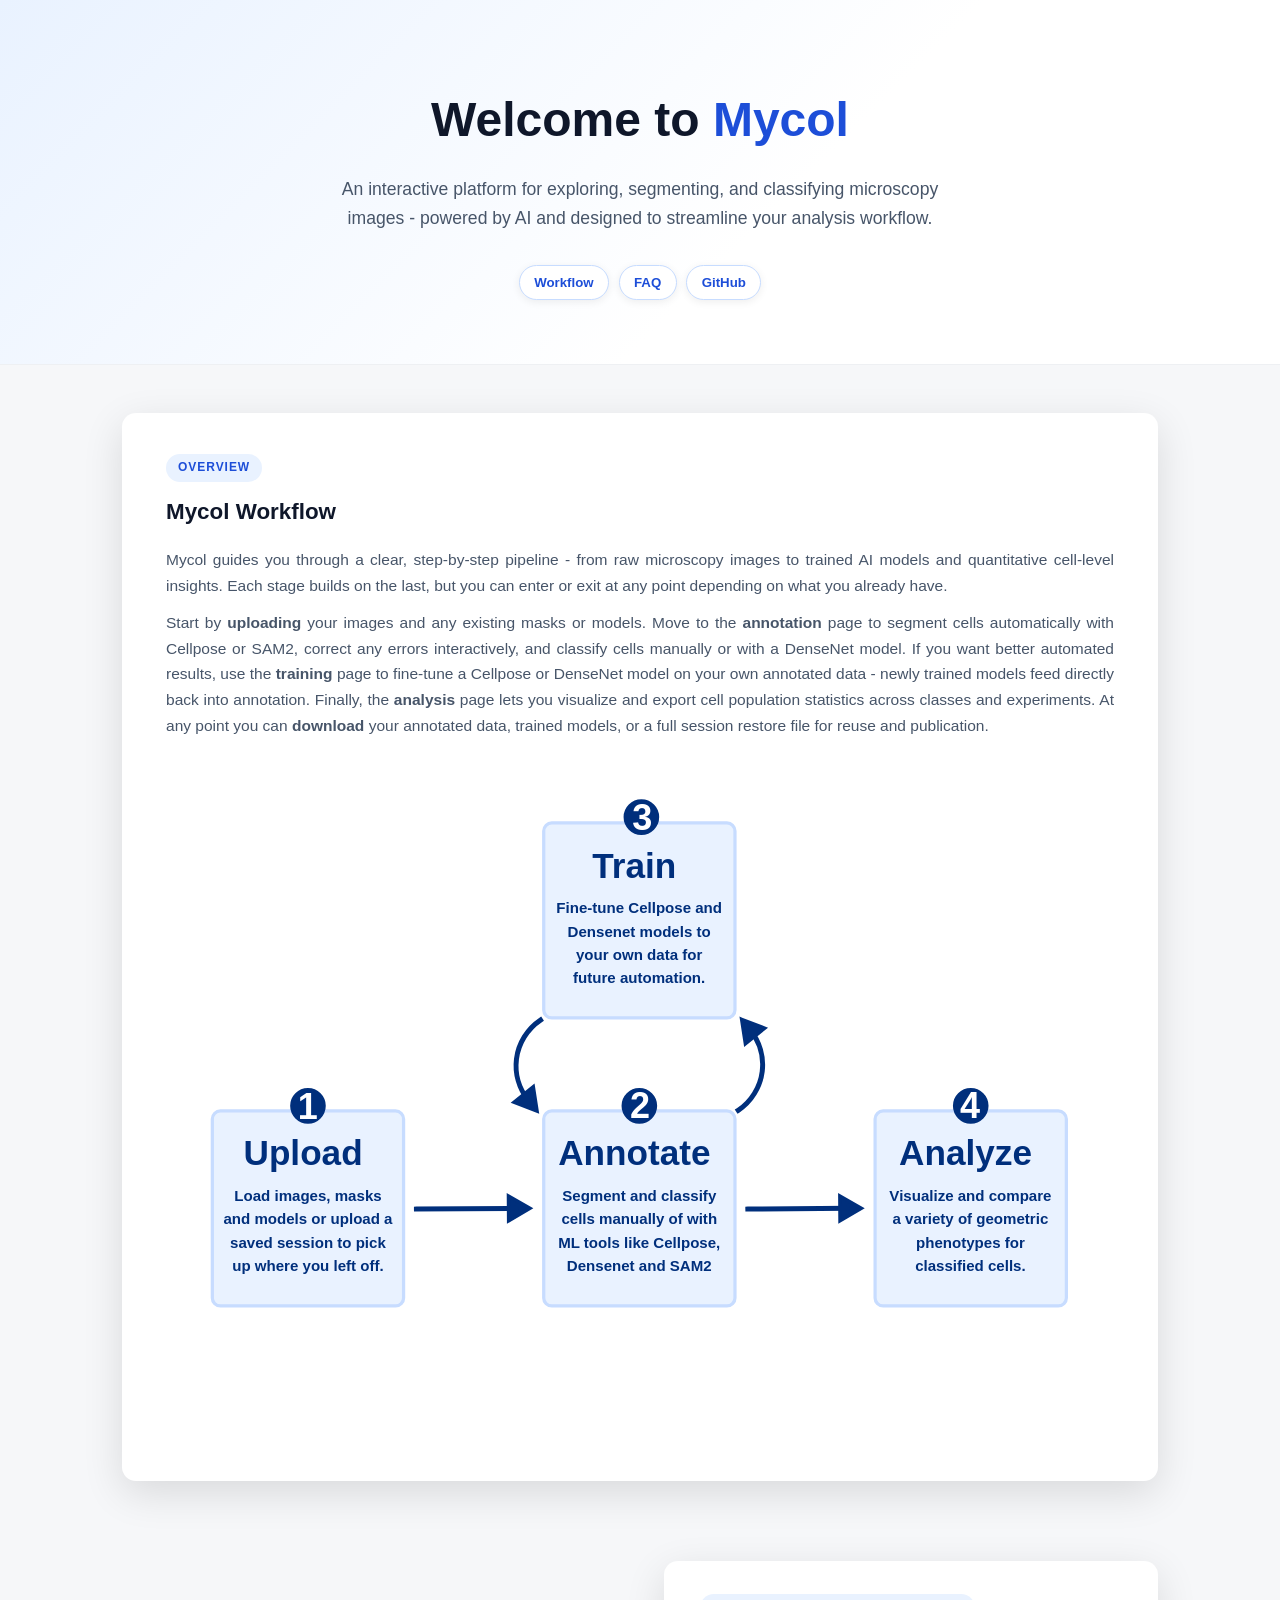
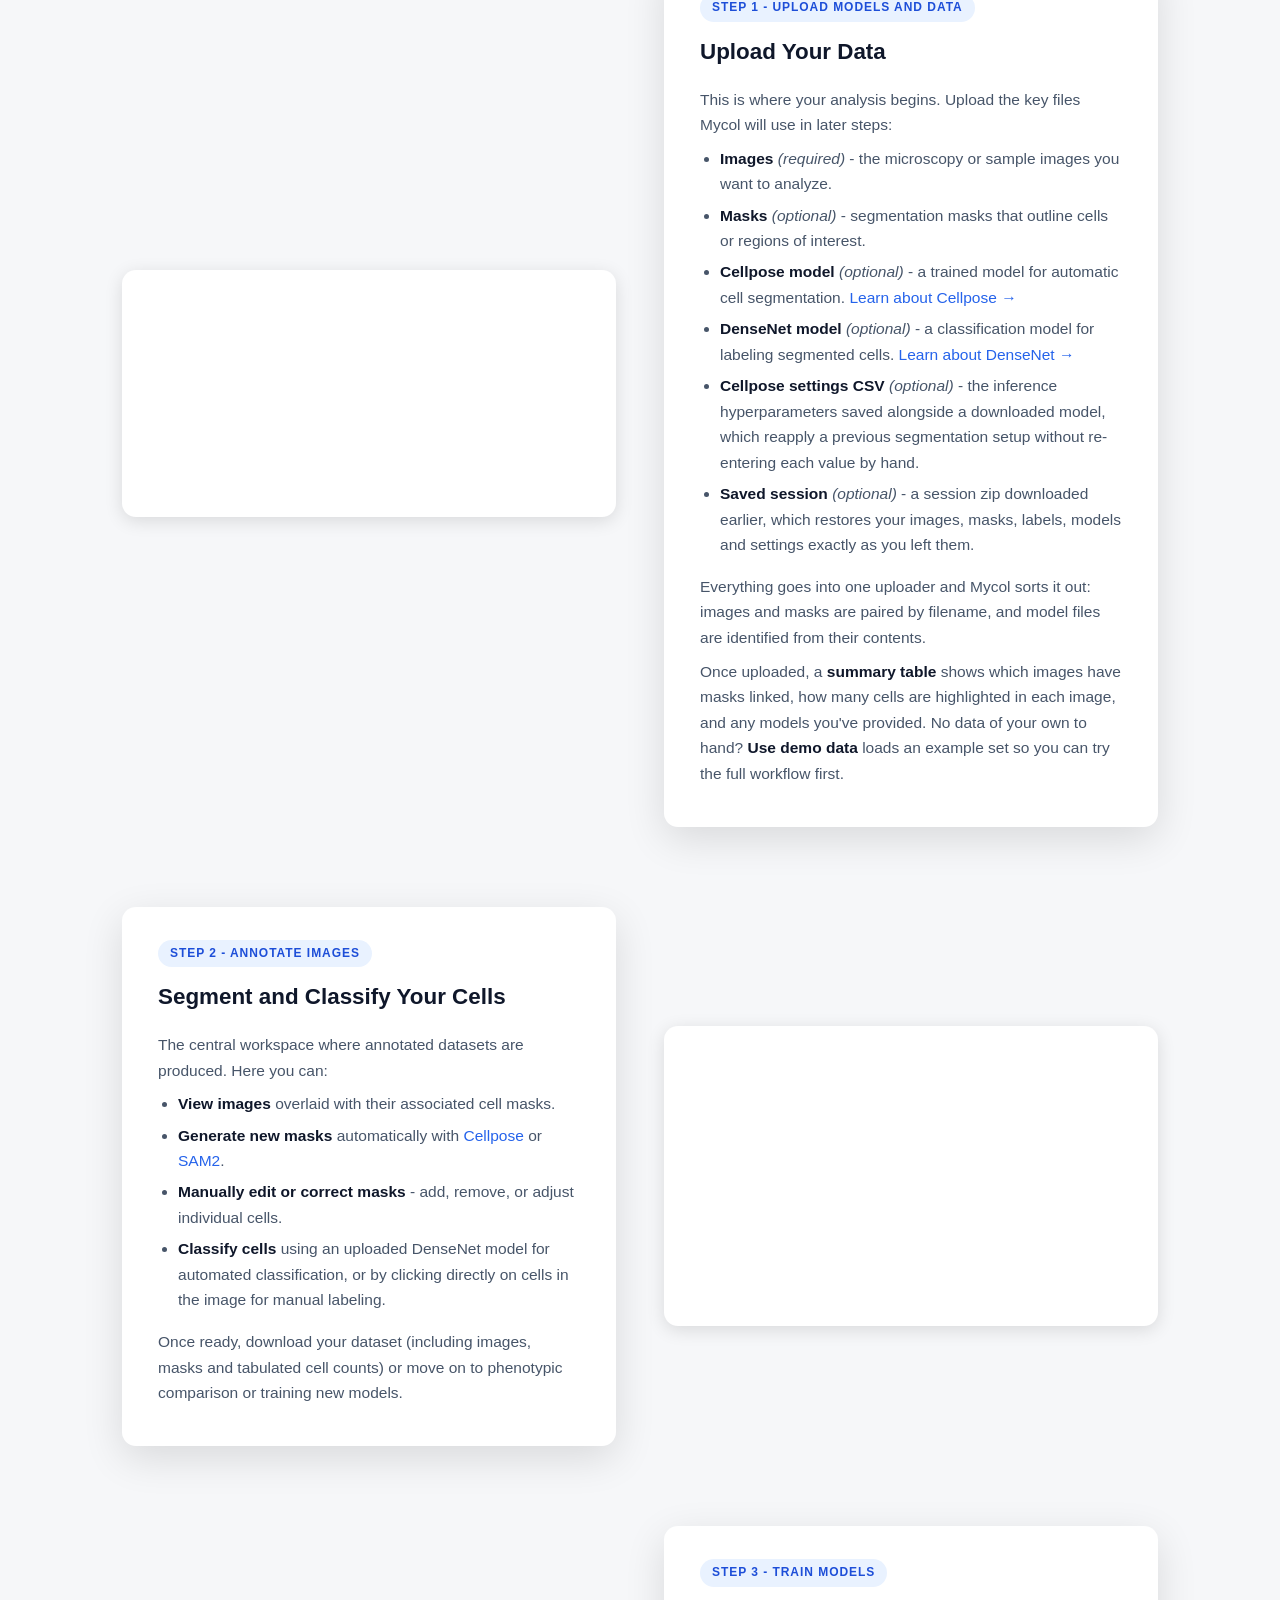
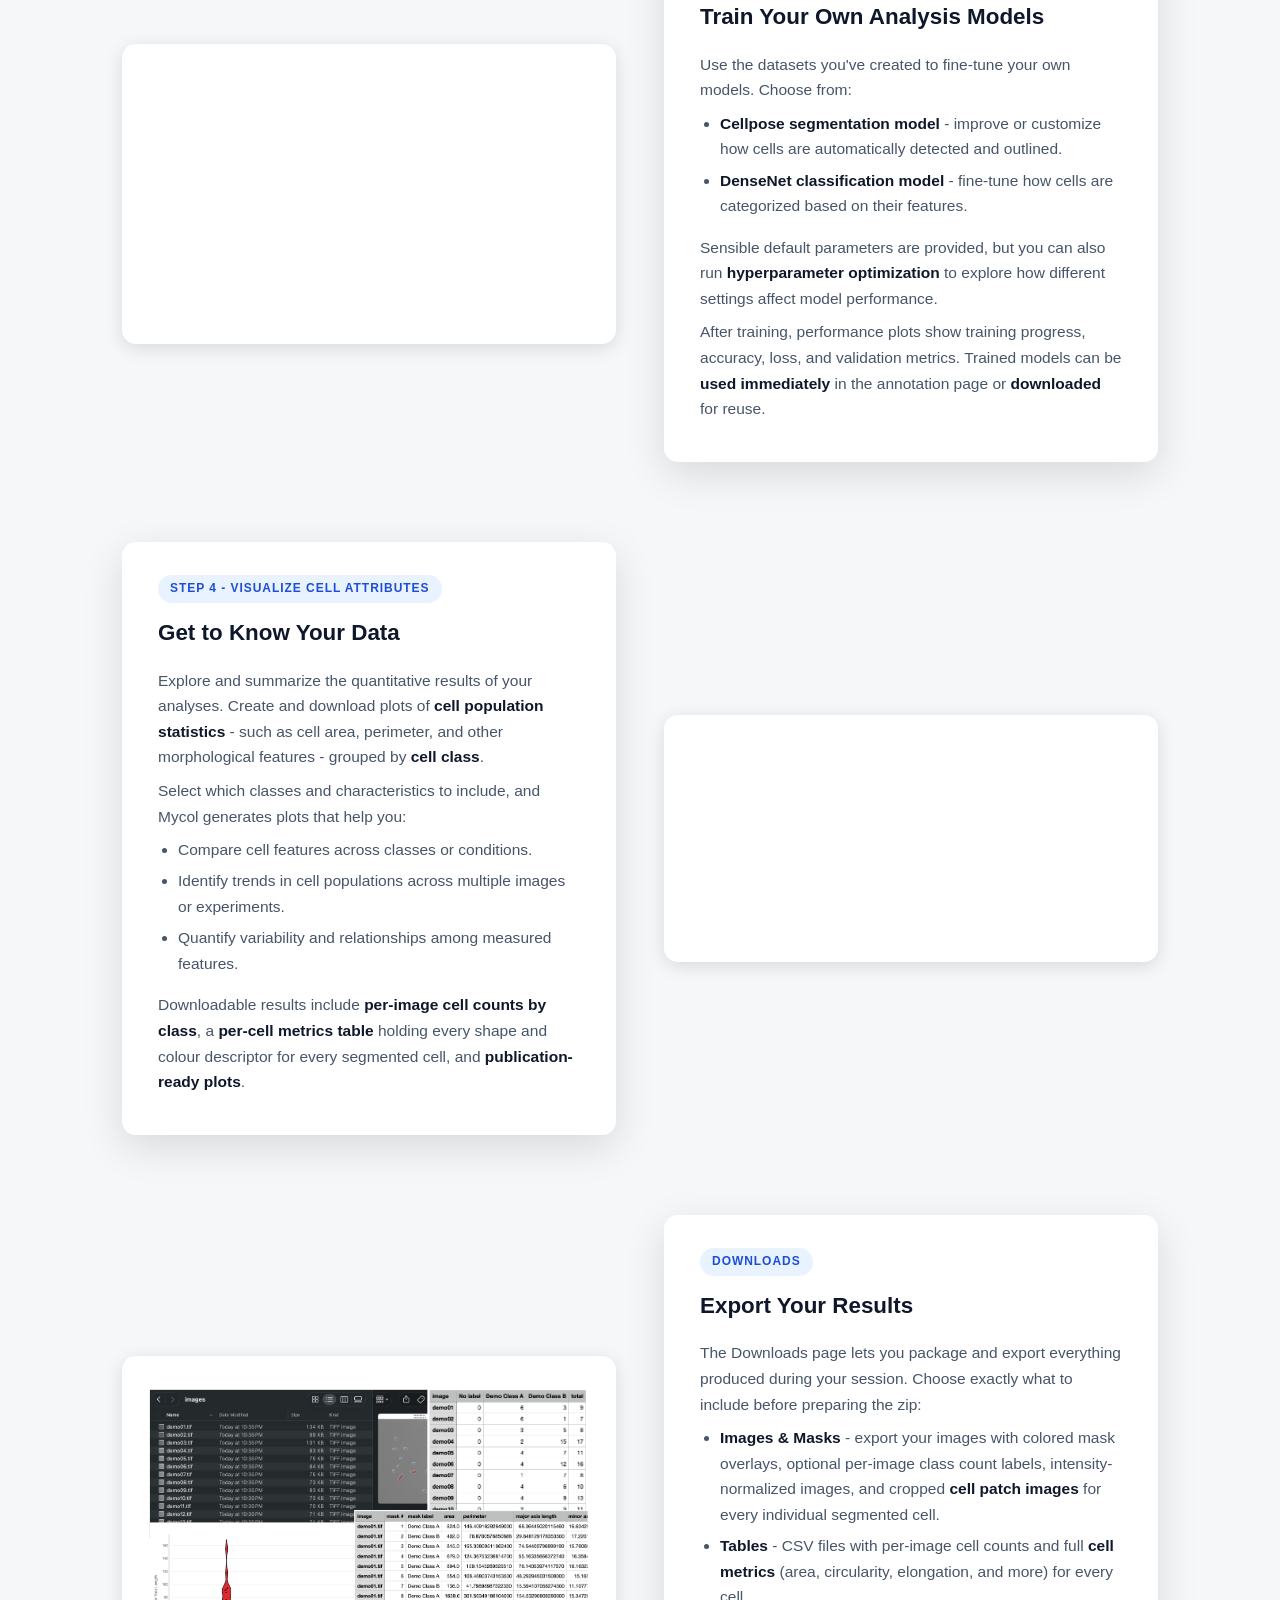
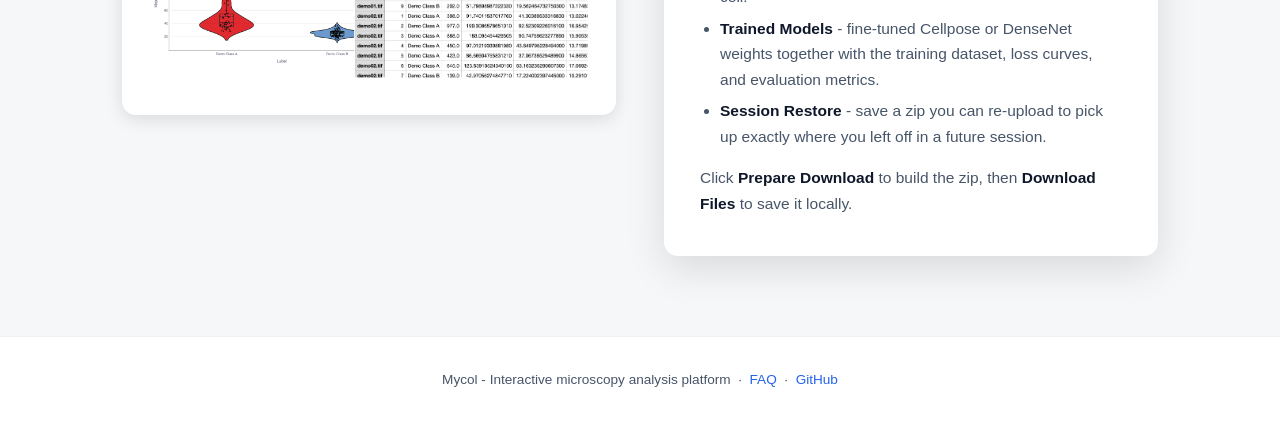
==== docs/index.html @ 198e8f1c "text update" ====
<!DOCTYPE html>
<html lang="en">
<head>
  <meta charset="UTF-8" />
  <meta name="viewport" content="width=device-width, initial-scale=1.0" />
  <title>Mycol - User Guide</title>
  <style>
    /* ── Reset & Base ── */
    *, *::before, *::after { box-sizing: border-box; margin: 0; padding: 0; }

    :root {
      --blue-50:  #E9F2FF;
      --blue-100: #c7dcff;
      --blue-500: #2563eb;
      --blue-600: #1d4ed8;
      --blue-700: #1e40af;
      --gray-50:  #f6f7f9;
      --gray-100: #eef0f3;
      --gray-300: #cbd5e1;
      --gray-600: #475569;
      --gray-700: #334155;
      --gray-900: #0f172a;
      --white:    #ffffff;
      --shadow-sm: 0 2px 8px rgba(0,0,0,.07);
      --shadow-md: 0 4px 18px rgba(0,0,0,.12);
      --shadow-lg: 0 12px 40px rgba(0,0,0,.12);
      --radius:   14px;
      --radius-sm: 8px;
    }

    html { scroll-behavior: smooth; }

    body {
      font-family: -apple-system, BlinkMacSystemFont, "Segoe UI", Roboto, Helvetica, Arial, sans-serif;
      background: var(--gray-50);
      color: var(--gray-700);
      line-height: 1.65;
    }

    /* ── Hero ── */
    .hero {
      background: linear-gradient(135deg, var(--blue-50) 0%, var(--white) 60%);
      border-bottom: 1px solid var(--gray-100);
      padding: 5rem 2rem 4rem;
      text-align: center;
    }

    .hero h1 {
      font-size: clamp(2rem, 5vw, 3rem);
      font-weight: 800;
      color: var(--gray-900);
      margin-bottom: 1rem;
    }

    .hero h1 span { color: var(--blue-600); }

    .hero p {
      max-width: 640px;
      margin: 0 auto 2rem;
      font-size: 1.1rem;
      color: var(--gray-600);
    }

    .badge-row {
      display: flex;
      flex-wrap: wrap;
      gap: 0.6rem;
      justify-content: center;
    }

    .badge {
      background: var(--white);
      border: 1.5px solid var(--blue-100);
      border-radius: 999px;
      padding: 0.35rem 0.9rem;
      font-size: 0.83rem;
      font-weight: 600;
      color: var(--blue-600);
      box-shadow: var(--shadow-sm);
      text-decoration: none;
      transition: background 0.15s, border-color 0.15s;
    }

    .badge:hover {
      background: var(--blue-100);
      border-color: var(--blue-500);
    }

    /* ── Main content ── */
    main {
      max-width: 1100px;
      margin: 0 auto;
      padding: 3rem 2rem 5rem;
      display: flex;
      flex-direction: column;
      gap: 5rem;
    }

    /* ── Section ── */
    .section {
      display: grid;
      grid-template-columns: 1fr 1fr;
      gap: 3rem;
      align-items: center;
    }

    .section.reverse { direction: rtl; }
    .section.reverse > * { direction: ltr; }

    .section-text {
      background: var(--white);
      border-radius: var(--radius);
      box-shadow: var(--shadow-lg);
      padding: 2rem 2.25rem;
    }

    .step-label {
      display: inline-block;
      background: var(--blue-50);
      color: var(--blue-600);
      font-size: 0.75rem;
      font-weight: 700;
      letter-spacing: 0.08em;
      text-transform: uppercase;
      border-radius: 999px;
      padding: 0.25rem 0.75rem;
      margin-bottom: 0.75rem;
    }

    .section-text h2 {
      font-size: 1.4rem;
      font-weight: 700;
      color: var(--gray-900);
      margin-bottom: 1rem;
    }

    .section-text p,
    .section-text li {
      font-size: 0.97rem;
      color: var(--gray-600);
      margin-bottom: 0.5rem;
    }

    .section-text ul {
      padding-left: 1.25rem;
      margin-top: 0.5rem;
    }

    .section-text li { margin-bottom: 0.35rem; }

    .section-text a {
      color: var(--blue-500);
      text-decoration: none;
      font-weight: 500;
    }
    .section-text a:hover { text-decoration: underline; }

    .section-text strong { color: var(--gray-900); }

    .section-img {
      border-radius: var(--radius);
      box-shadow: var(--shadow-md);
      overflow: hidden;
      background: var(--white);
      display: flex;
      align-items: center;
      justify-content: center;
      padding: 1rem;
    }

    .section-img img {
      width: 100%;
      height: auto;
      max-height: 480px;
      object-fit: contain;
      border-radius: var(--radius-sm);
      display: block;
    }

    /* ── Workflow timeline ── */
    .workflow-steps {
      display: grid;
      grid-template-columns: repeat(auto-fit, minmax(200px, 1fr));
      gap: 1.25rem;
      margin-top: 1.5rem;
    }

    .wf-step {
      background: var(--gray-50);
      border: 1.5px solid var(--gray-100);
      border-radius: var(--radius-sm);
      padding: 1rem 1.1rem;
    }

    .wf-step-num {
      font-size: 1.4rem;
      font-weight: 800;
      color: var(--blue-600);
      margin-bottom: 0.3rem;
    }

    .wf-step h3 {
      font-size: 0.88rem;
      font-weight: 700;
      color: var(--gray-900);
      margin-bottom: 0.3rem;
    }

    .wf-step p {
      font-size: 0.82rem;
      color: var(--gray-600);
      margin: 0;
    }

    /* ── Footer ── */
    footer {
      background: var(--white);
      border-top: 1px solid var(--gray-100);
      text-align: center;
      padding: 2rem;
      font-size: 0.85rem;
      color: var(--gray-600);
    }

    footer a {
      color: var(--blue-500);
      text-decoration: none;
      font-weight: 500;
    }
    footer a:hover { text-decoration: underline; }

    /* ── Responsive ── */
    @media (max-width: 760px) {
      .section, .section.reverse {
        grid-template-columns: 1fr;
        direction: ltr;
      }
    }
  </style>
</head>
<body>

<!-- ══════════════ HERO ══════════════ -->
<section class="hero" id="top">
  <h1>Welcome to <span>Mycol</span></h1>
  <p>
    An interactive platform for exploring, segmenting, and classifying microscopy images -
    powered by AI and designed to streamline your analysis workflow.
  </p>
  <div class="badge-row">
    <a href="index.html" class="badge">Workflow</a>
    <a href="faq.html" class="badge">FAQ</a>
    <a href="https://github.com/biosustain/mycol" target="_blank" rel="noopener" class="badge">GitHub</a>
  </div>
</section>

<!-- ══════════════ MAIN ══════════════ -->
<main>

  <!-- ── Workflow Overview ── -->
  <div id="workflow" style="background:var(--white);border-radius:var(--radius);box-shadow:var(--shadow-lg);padding:2.5rem 2.75rem;">
    <span class="step-label">Overview</span>
    <h2 style="font-size:1.4rem;font-weight:700;color:var(--gray-900);margin-bottom:1rem;">Mycol Workflow</h2>
    <p style="font-size:0.97rem;color:var(--gray-600);margin-bottom:0.75rem;text-align:justify;">
      Mycol guides you through a clear, step-by-step pipeline - from raw microscopy images to trained AI models and quantitative cell-level insights. Each stage builds on the last, but you can enter or exit at any point depending on what you already have.
    </p>
    <p style="font-size:0.97rem;color:var(--gray-600);margin-bottom:1.5rem;text-align:justify;">
      Start by <strong>uploading</strong> your images and any existing masks or models. Move to the <strong>annotation</strong> page to segment cells automatically with Cellpose or SAM2, correct any errors interactively, and classify cells manually or with a DenseNet model. If you want better automated results, use the <strong>training</strong> page to fine-tune a Cellpose or DenseNet model on your own annotated data - newly trained models feed directly back into annotation. Finally, the <strong>analysis</strong> page lets you visualize and export cell population statistics across classes and experiments. At any point you can <strong>download</strong> your annotated data, trained models, or a full session restore file for reuse and publication.
    </p>
    <img src="pipeline_summary.svg" alt="Mycol pipeline overview" style="width:100%;height:auto;border-radius:var(--radius-sm);" />
  </div>

  <!-- ── Upload ── -->
  <div class="section reverse" id="upload">
    <div class="section-text">
      <span class="step-label">Step 1 - Upload Models and Data</span>
      <h2>Upload Your Data</h2>
      <p>This is where your analysis begins. Upload the key files Mycol will use in later steps:</p>
      <ul>
        <li><strong>Images</strong> <em>(required)</em> - the microscopy or sample images you want to analyze.</li>
        <li><strong>Masks</strong> <em>(optional)</em> - segmentation masks that outline cells or regions of interest.</li>
        <li>
          <strong>Cellpose model</strong> <em>(optional)</em> - a trained model for automatic cell segmentation.
          <a href="https://www.nature.com/articles/s41592-022-01663-4" target="_blank" rel="noopener">Learn about Cellpose →</a>
        </li>
        <li>
          <strong>DenseNet model</strong> <em>(optional)</em> - a classification model for labeling segmented cells.
          <a href="https://openaccess.thecvf.com/content_cvpr_2017/papers/Huang_Densely_Connected_Convolutional_CVPR_2017_paper.pdf" target="_blank" rel="noopener">Learn about DenseNet →</a>
        </li>
        <li>
          <strong>Cellpose settings CSV</strong> <em>(optional)</em> - the inference hyperparameters
          saved alongside a downloaded model, which reapply a previous segmentation setup without
          re-entering each value by hand.
        </li>
        <li>
          <strong>Saved session</strong> <em>(optional)</em> - a session zip downloaded earlier,
          which restores your images, masks, labels, models and settings exactly as you left them.
        </li>
      </ul>
      <p style="margin-top:1rem;">
        Everything goes into one uploader and Mycol sorts it out: images and masks are paired by
        filename, and model files are identified from their contents.
      </p>
      <p>
        Once uploaded, a <strong>summary table</strong> shows which images have masks linked,
        how many cells are highlighted in each image, and any models you've provided.
        No data of your own to hand? <strong>Use demo data</strong> loads an example set so you can
        try the full workflow first.
      </p>
    </div>
    <div class="section-img" style="padding:0;">
      <video autoplay muted loop playsinline
        style="width:100%;height:auto;border-radius:var(--radius-sm);display:block;">
        <source src="upload_demo.mp4" type="video/mp4" />
      </video>
    </div>
  </div>

  <!-- ── Annotate ── -->
  <div class="section" id="annotate">
    <div class="section-text">
      <span class="step-label">Step 2 - Annotate Images</span>
      <h2>Segment and Classify Your Cells</h2>
      <p>
        The central workspace where annotated datasets are produced. Here you can:
      </p>
      <ul>
        <li><strong>View images</strong> overlaid with their associated cell masks.</li>
        <li>
          <strong>Generate new masks</strong> automatically with
          <a href="https://www.nature.com/articles/s41592-022-01663-4" target="_blank" rel="noopener">Cellpose</a>
          or <a href="https://ai.meta.com/sam2/" target="_blank" rel="noopener">SAM2</a>.
        </li>
        <li><strong>Manually edit or correct masks</strong> - add, remove, or adjust individual cells.</li>
        <li>
          <strong>Classify cells</strong> using an uploaded DenseNet model for automated classification,
          or by clicking directly on cells in the image for manual labeling.
        </li>
      </ul>
      <p style="margin-top:1rem;">
        Once ready, download your dataset (including images, masks and tabulated cell counts) or move on to phenotypic comparison or training new models.
      </p>
    </div>
    <div class="section-img" style="position:relative;padding:0;overflow:hidden;min-height:300px;">
      <video id="vid0" autoplay muted playsinline
        style="position:absolute;inset:0;width:100%;height:100%;object-fit:contain;border-radius:var(--radius-sm);transition:opacity 0.8s ease;opacity:1;">
        <source src="demo0.mp4" type="video/mp4" />
      </video>
      <video id="vid1" muted playsinline
        style="position:absolute;inset:0;width:100%;height:100%;object-fit:contain;border-radius:var(--radius-sm);transition:opacity 0.8s ease;opacity:0;">
        <source src="demo.mp4" type="video/mp4" />
      </video>
      <video id="vid2" muted playsinline
        style="position:absolute;inset:0;width:100%;height:100%;object-fit:contain;border-radius:var(--radius-sm);transition:opacity 0.8s ease;opacity:0;">
        <source src="demo2.mp4" type="video/mp4" />
      </video>
      <div style="width:100%;padding-top:60.8%;"></div>
    </div>
    <script>
      (function () {
        const videos = [
          document.getElementById('vid0'),
          document.getElementById('vid1'),
          document.getElementById('vid2')
        ];
        let current = 0;

        function playNext() {
          const hide = videos[current];
          current = (current + 1) % videos.length;
          const show = videos[current];
          show.currentTime = 0;
          show.play();
          show.style.opacity = '1';
          hide.style.opacity = '0';
        }

        videos.forEach(v => v.addEventListener('ended', playNext));
      })();
    </script>
  </div>

  <!-- ── Train ── -->
  <div class="section reverse" id="train">
    <div class="section-text">
      <span class="step-label">Step 3 - Train Models</span>
      <h2>Train Your Own Analysis Models</h2>
      <p>
        Use the datasets you've created to fine-tune your own models. Choose from:
      </p>
      <ul>
        <li><strong>Cellpose segmentation model</strong> - improve or customize how cells are automatically detected and outlined.</li>
        <li><strong>DenseNet classification model</strong> - fine-tune how cells are categorized based on their features.</li>
      </ul>
      <p style="margin-top:1rem;">
        Sensible default parameters are provided, but you can also run
        <strong>hyperparameter optimization</strong> to explore how different settings
        affect model performance.
      </p>
      <p>
        After training, performance plots show training progress, accuracy, loss, and
        validation metrics. Trained models can be <strong>used immediately</strong> in
        the annotation page or <strong>downloaded</strong> for reuse.
      </p>
    </div>
    <div class="section-img" style="position:relative;padding:0;overflow:hidden;min-height:300px;">
      <video id="tvid0" autoplay muted playsinline
        style="position:absolute;inset:0;width:100%;height:100%;object-fit:contain;border-radius:var(--radius-sm);transition:opacity 0.8s ease;opacity:1;">
        <source src="training_demo1.mp4" type="video/mp4" />
      </video>
      <video id="tvid1" muted playsinline
        style="position:absolute;inset:0;width:100%;height:100%;object-fit:contain;border-radius:var(--radius-sm);transition:opacity 0.8s ease;opacity:0;">
        <source src="training_demo2.mp4" type="video/mp4" />
      </video>
      <video id="tvid2" muted playsinline
        style="position:absolute;inset:0;width:100%;height:100%;object-fit:contain;border-radius:var(--radius-sm);transition:opacity 0.8s ease;opacity:0;">
        <source src="training_demo3.mp4" type="video/mp4" />
      </video>
      <div style="width:100%;padding-top:60.8%;"></div>
    </div>
    <script>
      (function () {
        const tvideos = [
          document.getElementById('tvid0'),
          document.getElementById('tvid1'),
          document.getElementById('tvid2')
        ];
        let tcurrent = 0;

        function tplayNext() {
          const hide = tvideos[tcurrent];
          tcurrent = (tcurrent + 1) % tvideos.length;
          const show = tvideos[tcurrent];
          show.currentTime = 0;
          show.play();
          show.style.opacity = '1';
          hide.style.opacity = '0';
        }

        tvideos.forEach(v => v.addEventListener('ended', tplayNext));
      })();
    </script>
  </div>

  <!-- ── Analyze ── -->
  <div class="section" id="analyze">
    <div class="section-text">
      <span class="step-label">Step 4 - Visualize Cell Attributes</span>
      <h2>Get to Know Your Data</h2>
      <p>
        Explore and summarize the quantitative results of your analyses. Create and download
        plots of <strong>cell population statistics</strong> - such as cell area, perimeter,
        and other morphological features - grouped by <strong>cell class</strong>.
      </p>
      <p>Select which classes and characteristics to include, and Mycol generates plots that help you:</p>
      <ul>
        <li>Compare cell features across classes or conditions.</li>
        <li>Identify trends in cell populations across multiple images or experiments.</li>
        <li>Quantify variability and relationships among measured features.</li>
      </ul>
      <p style="margin-top:1rem;">
        Downloadable results include <strong>per-image cell counts by class</strong>, a
        <strong>per-cell metrics table</strong> holding every shape and colour descriptor for
        every segmented cell, and <strong>publication-ready plots</strong>.
      </p>
    </div>
    <div class="section-img" style="padding:0;">
      <video autoplay muted loop playsinline
        style="width:100%;height:auto;border-radius:var(--radius-sm);display:block;">
        <source src="analyze_demo.mp4" type="video/mp4" />
      </video>
    </div>
  </div>

  <!-- ── Downloads ── -->
  <div class="section reverse" id="downloads">
    <div class="section-text">
      <span class="step-label">Downloads</span>
      <h2>Export Your Results</h2>
      <p>
        The Downloads page lets you package and export everything produced during your session.
        Choose exactly what to include before preparing the zip:
      </p>
      <ul>
        <li>
          <strong>Images &amp; Masks</strong> - export your images with colored mask overlays,
          optional per-image class count labels, intensity-normalized images, and cropped
          <strong>cell patch images</strong> for every individual segmented cell.
        </li>
        <li>
          <strong>Tables</strong> - CSV files with per-image cell counts and full
          <strong>cell metrics</strong> (area, circularity, elongation, and more) for every cell.
        </li>
        <li>
          <strong>Trained Models</strong> - fine-tuned Cellpose or DenseNet weights together
          with the training dataset, loss curves, and evaluation metrics.
        </li>
        <li>
          <strong>Session Restore</strong> - save a zip you can re-upload to pick up exactly
          where you left off in a future session.
        </li>
      </ul>
      <p style="margin-top:1rem;">
        Click <strong>Prepare Download</strong> to build the zip, then
        <strong>Download Files</strong> to save it locally.
      </p>
    </div>
    <div class="section-img">
      <img src="export_summary.svg" alt="Export options summary" />
    </div>
  </div>

</main>

<!-- ══════════════ FOOTER ══════════════ -->
<footer>
  <p>Mycol - Interactive microscopy analysis platform &nbsp;&middot;&nbsp;
    <a href="faq.html">FAQ</a> &nbsp;&middot;&nbsp;
    <a href="https://github.com/biosustain/mycol" target="_blank" rel="noopener">GitHub</a>
  </p>
</footer>

</body>
</html>
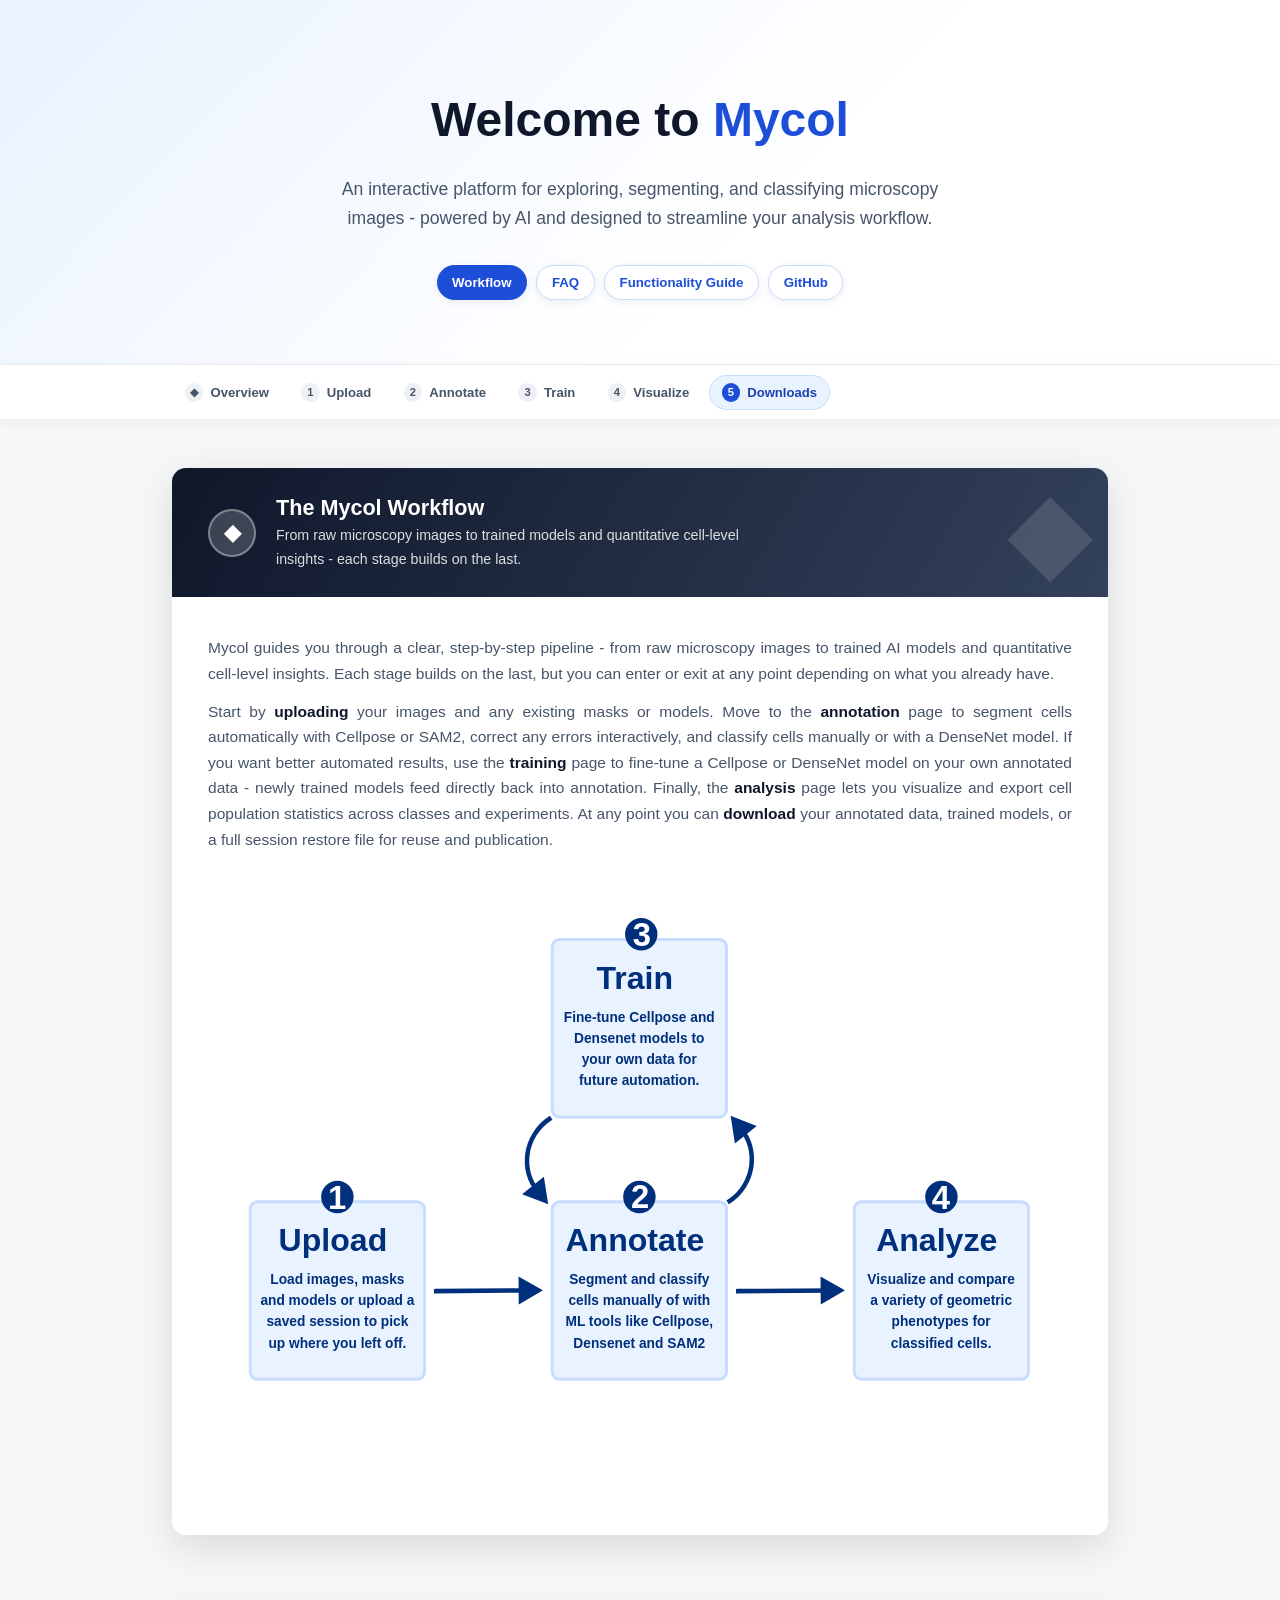
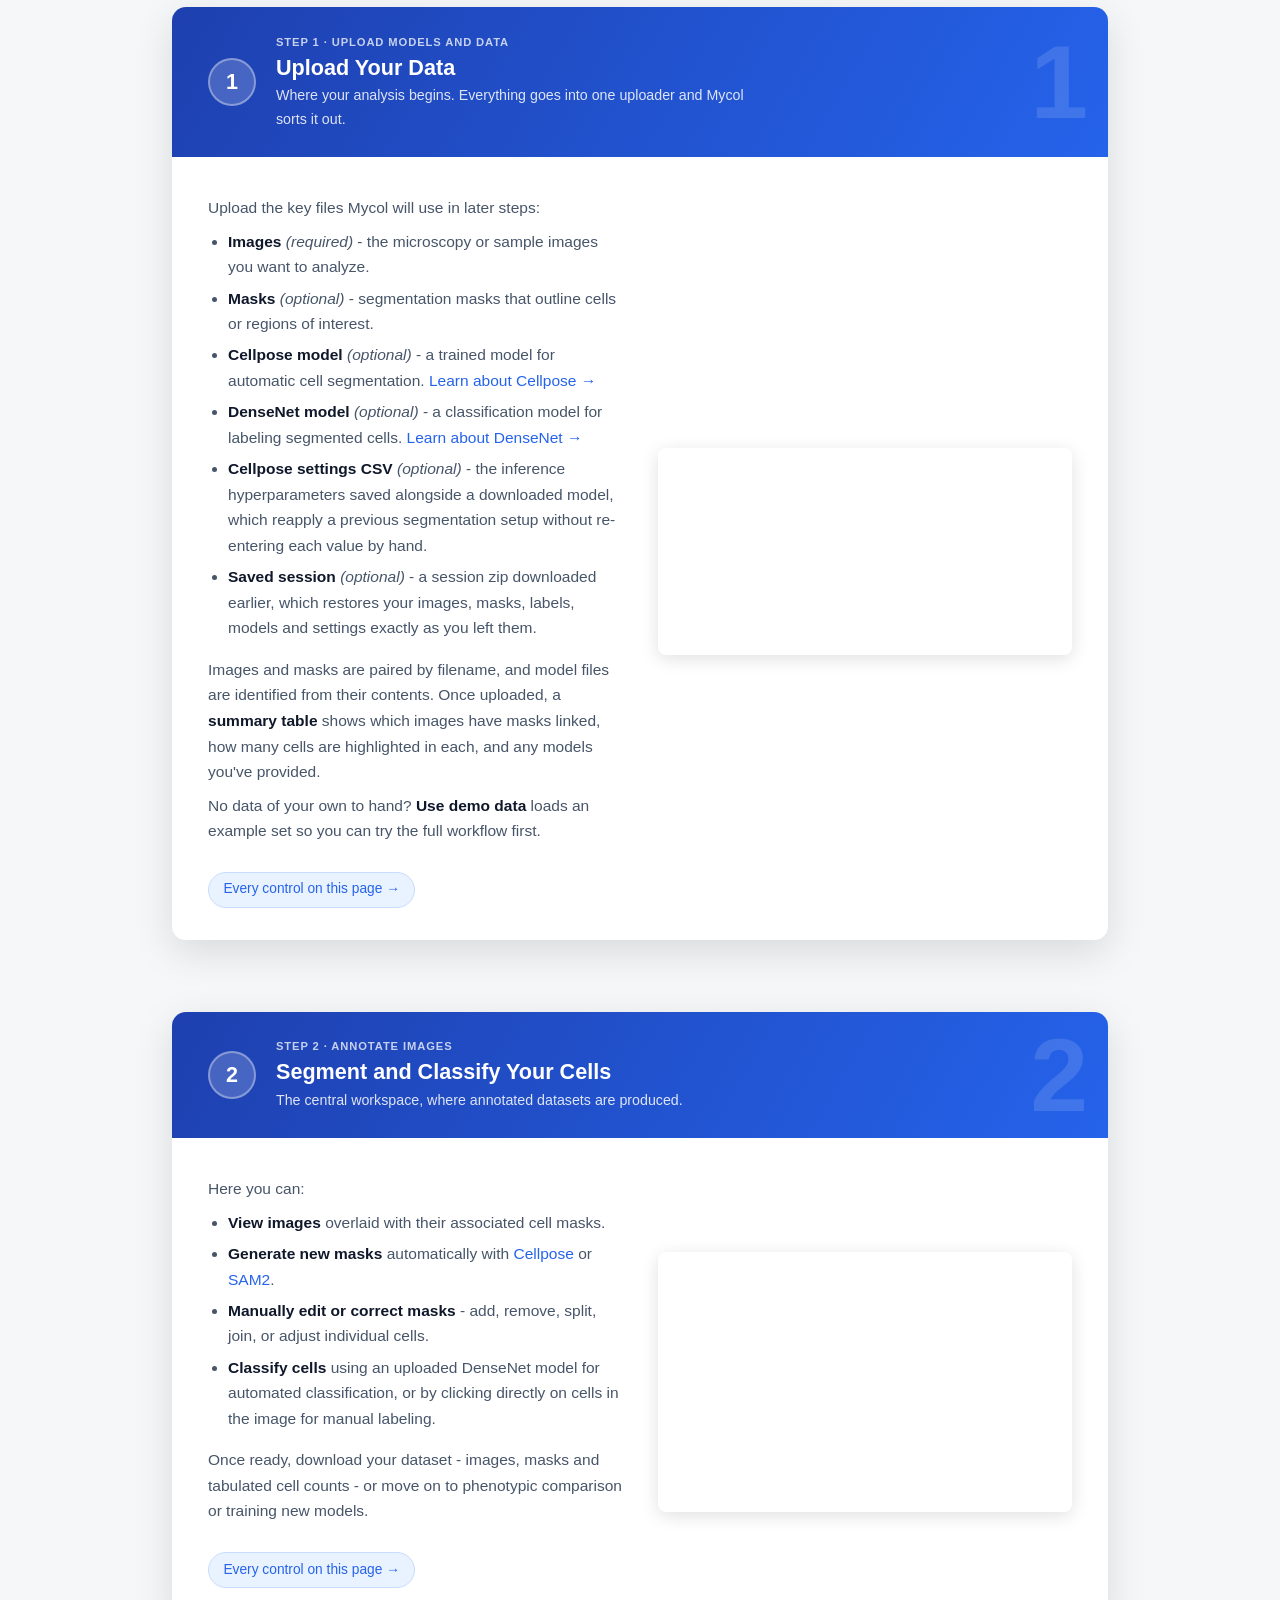
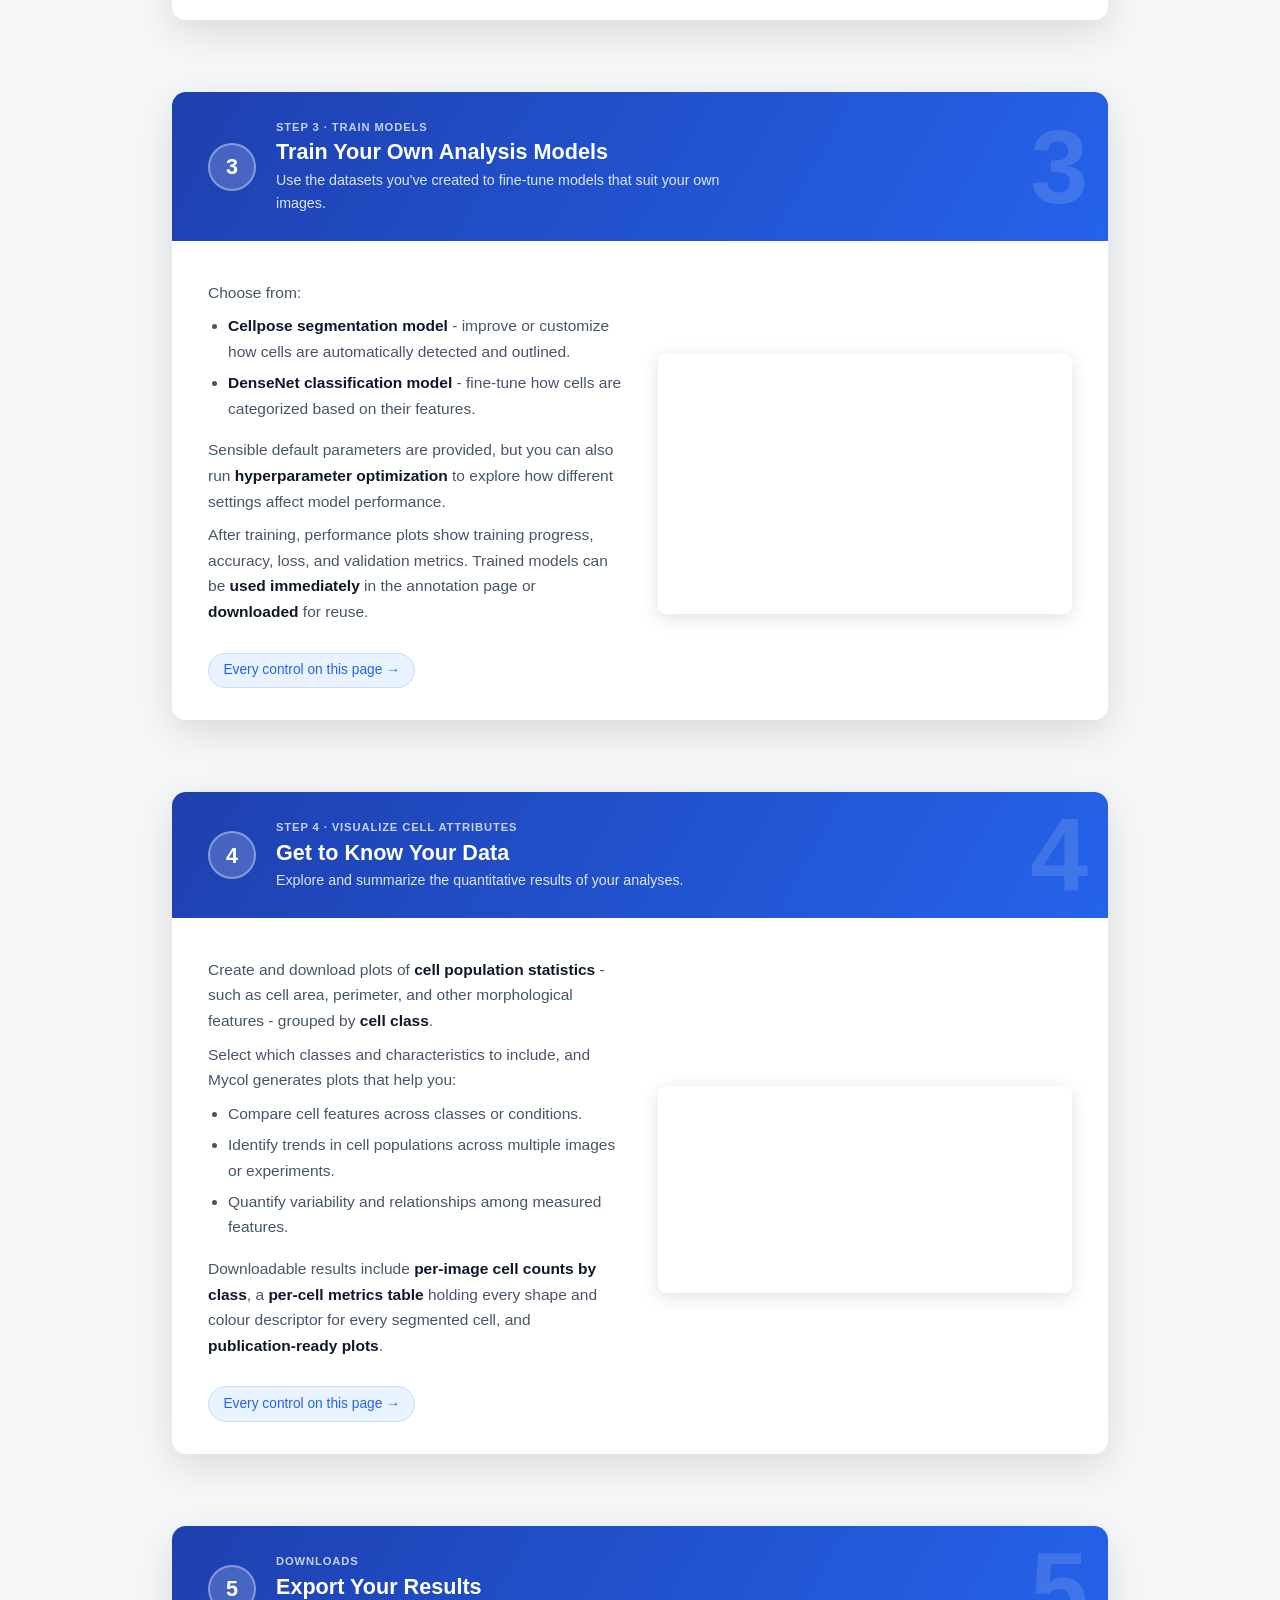
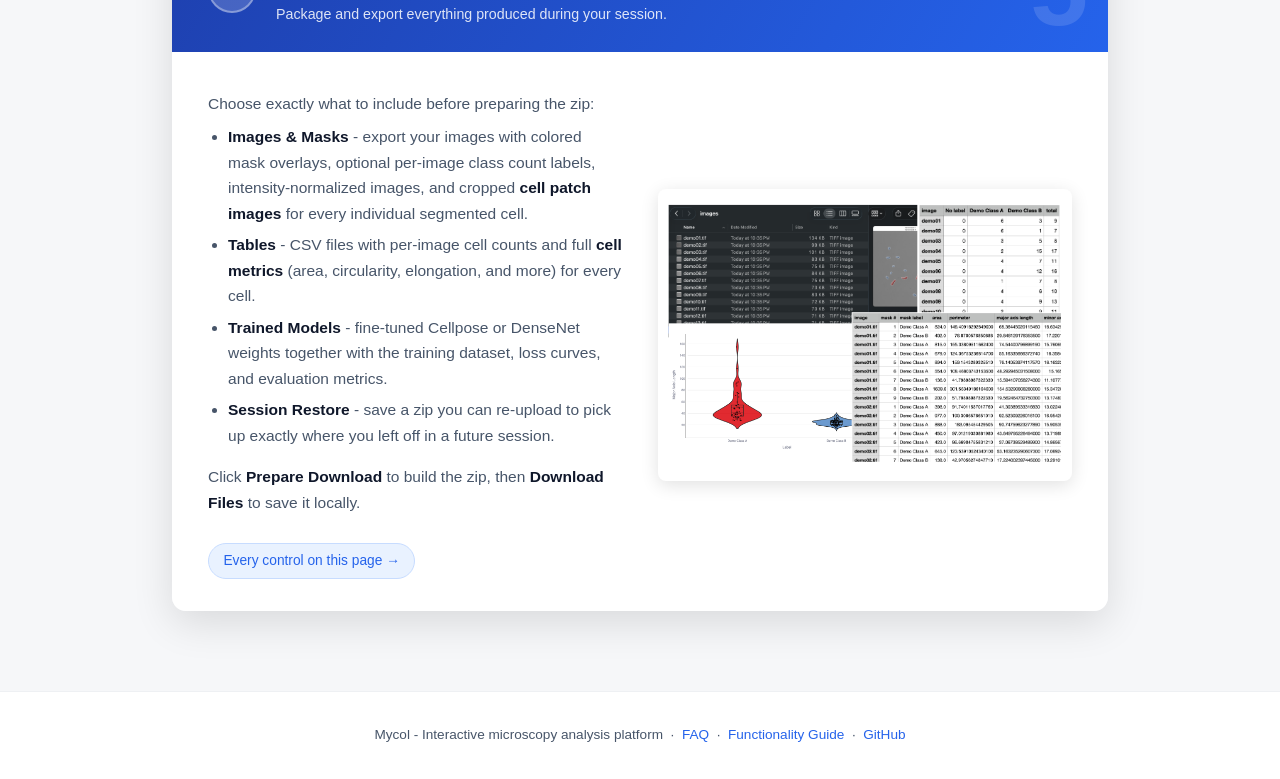
==== commit 078627a6: "update the help website" ====
--- a/docs/index.html
+++ b/docs/index.html
@@ -4,237 +4,106 @@
   <meta charset="UTF-8" />
   <meta name="viewport" content="width=device-width, initial-scale=1.0" />
   <title>Mycol - User Guide</title>
+  <link rel="stylesheet" href="style.css" />
   <style>
-    /* ── Reset & Base ── */
-    *, *::before, *::after { box-sizing: border-box; margin: 0; padding: 0; }
-
-    :root {
-      --blue-50:  #E9F2FF;
-      --blue-100: #c7dcff;
-      --blue-500: #2563eb;
-      --blue-600: #1d4ed8;
-      --blue-700: #1e40af;
-      --gray-50:  #f6f7f9;
-      --gray-100: #eef0f3;
-      --gray-300: #cbd5e1;
-      --gray-600: #475569;
-      --gray-700: #334155;
-      --gray-900: #0f172a;
-      --white:    #ffffff;
-      --shadow-sm: 0 2px 8px rgba(0,0,0,.07);
-      --shadow-md: 0 4px 18px rgba(0,0,0,.12);
-      --shadow-lg: 0 12px 40px rgba(0,0,0,.12);
-      --radius:   14px;
-      --radius-sm: 8px;
-    }
-
-    html { scroll-behavior: smooth; }
-
-    body {
-      font-family: -apple-system, BlinkMacSystemFont, "Segoe UI", Roboto, Helvetica, Arial, sans-serif;
-      background: var(--gray-50);
-      color: var(--gray-700);
-      line-height: 1.65;
-    }
-
-    /* ── Hero ── */
-    .hero {
-      background: linear-gradient(135deg, var(--blue-50) 0%, var(--white) 60%);
-      border-bottom: 1px solid var(--gray-100);
-      padding: 5rem 2rem 4rem;
-      text-align: center;
-    }
-
-    .hero h1 {
-      font-size: clamp(2rem, 5vw, 3rem);
-      font-weight: 800;
-      color: var(--gray-900);
-      margin-bottom: 1rem;
-    }
-
-    .hero h1 span { color: var(--blue-600); }
-
-    .hero p {
-      max-width: 640px;
-      margin: 0 auto 2rem;
-      font-size: 1.1rem;
+    /* ── Page-specific: text beside a video or figure ── */
+    .split {
+      display: grid;
+      grid-template-columns: 1fr 1fr;
+      gap: 2.25rem;
+      align-items: center;
+    }
+
+    .split-text p,
+    .split-text li {
+      font-size: 0.97rem;
       color: var(--gray-600);
-    }
-
-    .badge-row {
-      display: flex;
-      flex-wrap: wrap;
-      gap: 0.6rem;
-      justify-content: center;
-    }
-
-    .badge {
+      margin-bottom: 0.5rem;
+    }
+
+    .split-text ul {
+      padding-left: 1.25rem;
+      margin-top: 0.5rem;
+    }
+
+    .split-text li { margin-bottom: 0.35rem; }
+    .split-text strong { color: var(--gray-900); }
+
+    .split-media {
+      border-radius: var(--radius-sm);
+      box-shadow: var(--shadow-md);
+      overflow: hidden;
       background: var(--white);
+      position: relative;
+    }
+
+    .split-media video,
+    .split-media img {
+      width: 100%;
+      height: auto;
+      display: block;
+      border-radius: var(--radius-sm);
+    }
+
+    /* stacked cross-fading videos need a fixed box to sit in */
+    .split-media.stack { min-height: 260px; }
+
+    .split-media.stack video {
+      position: absolute;
+      inset: 0;
+      width: 100%;
+      height: 100%;
+      object-fit: contain;
+      transition: opacity 0.8s ease;
+      opacity: 0;
+    }
+
+    .split-media.stack video.active { opacity: 1; }
+    .split-media.stack .ratio { width: 100%; padding-top: 60.8%; }
+
+    /* ── Workflow overview ── */
+    .overview-p {
+      font-size: 0.97rem;
+      color: var(--gray-600);
+      margin-bottom: 0.75rem;
+      text-align: justify;
+    }
+
+    .overview-p strong { color: var(--gray-900); }
+
+    .overview-img {
+      width: 100%;
+      height: auto;
+      border-radius: var(--radius-sm);
+      margin-top: 1.25rem;
+    }
+
+
+    /* ── Link through to the matching controls reference ── */
+    .see-also {
+      display: inline-flex;
+      align-items: center;
+      gap: 0.4rem;
+      margin-top: 1.25rem;
+      font-size: 0.86rem;
+      font-weight: 600;
+      color: var(--blue-600);
+      text-decoration: none;
+      background: var(--blue-50);
       border: 1.5px solid var(--blue-100);
       border-radius: 999px;
       padding: 0.35rem 0.9rem;
-      font-size: 0.83rem;
-      font-weight: 600;
-      color: var(--blue-600);
-      box-shadow: var(--shadow-sm);
-      text-decoration: none;
       transition: background 0.15s, border-color 0.15s;
     }
 
-    .badge:hover {
+    .see-also:hover {
       background: var(--blue-100);
       border-color: var(--blue-500);
-    }
-
-    /* ── Main content ── */
-    main {
-      max-width: 1100px;
-      margin: 0 auto;
-      padding: 3rem 2rem 5rem;
-      display: flex;
-      flex-direction: column;
-      gap: 5rem;
-    }
-
-    /* ── Section ── */
-    .section {
-      display: grid;
-      grid-template-columns: 1fr 1fr;
-      gap: 3rem;
-      align-items: center;
-    }
-
-    .section.reverse { direction: rtl; }
-    .section.reverse > * { direction: ltr; }
-
-    .section-text {
-      background: var(--white);
-      border-radius: var(--radius);
-      box-shadow: var(--shadow-lg);
-      padding: 2rem 2.25rem;
-    }
-
-    .step-label {
-      display: inline-block;
-      background: var(--blue-50);
-      color: var(--blue-600);
-      font-size: 0.75rem;
-      font-weight: 700;
-      letter-spacing: 0.08em;
-      text-transform: uppercase;
-      border-radius: 999px;
-      padding: 0.25rem 0.75rem;
-      margin-bottom: 0.75rem;
-    }
-
-    .section-text h2 {
-      font-size: 1.4rem;
-      font-weight: 700;
-      color: var(--gray-900);
-      margin-bottom: 1rem;
-    }
-
-    .section-text p,
-    .section-text li {
-      font-size: 0.97rem;
-      color: var(--gray-600);
-      margin-bottom: 0.5rem;
-    }
-
-    .section-text ul {
-      padding-left: 1.25rem;
-      margin-top: 0.5rem;
-    }
-
-    .section-text li { margin-bottom: 0.35rem; }
-
-    .section-text a {
-      color: var(--blue-500);
       text-decoration: none;
-      font-weight: 500;
-    }
-    .section-text a:hover { text-decoration: underline; }
-
-    .section-text strong { color: var(--gray-900); }
-
-    .section-img {
-      border-radius: var(--radius);
-      box-shadow: var(--shadow-md);
-      overflow: hidden;
-      background: var(--white);
-      display: flex;
-      align-items: center;
-      justify-content: center;
-      padding: 1rem;
-    }
-
-    .section-img img {
-      width: 100%;
-      height: auto;
-      max-height: 480px;
-      object-fit: contain;
-      border-radius: var(--radius-sm);
-      display: block;
-    }
-
-    /* ── Workflow timeline ── */
-    .workflow-steps {
-      display: grid;
-      grid-template-columns: repeat(auto-fit, minmax(200px, 1fr));
-      gap: 1.25rem;
-      margin-top: 1.5rem;
-    }
-
-    .wf-step {
-      background: var(--gray-50);
-      border: 1.5px solid var(--gray-100);
-      border-radius: var(--radius-sm);
-      padding: 1rem 1.1rem;
-    }
-
-    .wf-step-num {
-      font-size: 1.4rem;
-      font-weight: 800;
-      color: var(--blue-600);
-      margin-bottom: 0.3rem;
-    }
-
-    .wf-step h3 {
-      font-size: 0.88rem;
-      font-weight: 700;
-      color: var(--gray-900);
-      margin-bottom: 0.3rem;
-    }
-
-    .wf-step p {
-      font-size: 0.82rem;
-      color: var(--gray-600);
-      margin: 0;
-    }
-
-    /* ── Footer ── */
-    footer {
-      background: var(--white);
-      border-top: 1px solid var(--gray-100);
-      text-align: center;
-      padding: 2rem;
-      font-size: 0.85rem;
-      color: var(--gray-600);
-    }
-
-    footer a {
-      color: var(--blue-500);
-      text-decoration: none;
-      font-weight: 500;
-    }
-    footer a:hover { text-decoration: underline; }
-
-    /* ── Responsive ── */
+    }
+
     @media (max-width: 760px) {
-      .section, .section.reverse {
-        grid-template-columns: 1fr;
-        direction: ltr;
-      }
+      .split { grid-template-columns: 1fr; gap: 1.5rem; }
     }
   </style>
 </head>
@@ -248,267 +117,296 @@
     powered by AI and designed to streamline your analysis workflow.
   </p>
   <div class="badge-row">
-    <a href="index.html" class="badge">Workflow</a>
+    <a href="index.html" class="badge current">Workflow</a>
     <a href="faq.html" class="badge">FAQ</a>
+    <a href="functionality.html" class="badge">Functionality Guide</a>
     <a href="https://github.com/biosustain/mycol" target="_blank" rel="noopener" class="badge">GitHub</a>
   </div>
 </section>
 
+<!-- ══════════════ STICKY NAV ══════════════ -->
+<nav class="section-nav">
+  <div class="section-nav-inner">
+    <a href="#workflow"><i>◆</i> Overview</a>
+    <a href="#upload"><i>1</i> Upload</a>
+    <a href="#annotate"><i>2</i> Annotate</a>
+    <a href="#train"><i>3</i> Train</a>
+    <a href="#analyze"><i>4</i> Visualize</a>
+    <a href="#downloads"><i>5</i> Downloads</a>
+  </div>
+</nav>
+
 <!-- ══════════════ MAIN ══════════════ -->
 <main>
 
-  <!-- ── Workflow Overview ── -->
-  <div id="workflow" style="background:var(--white);border-radius:var(--radius);box-shadow:var(--shadow-lg);padding:2.5rem 2.75rem;">
-    <span class="step-label">Overview</span>
-    <h2 style="font-size:1.4rem;font-weight:700;color:var(--gray-900);margin-bottom:1rem;">Mycol Workflow</h2>
-    <p style="font-size:0.97rem;color:var(--gray-600);margin-bottom:0.75rem;text-align:justify;">
-      Mycol guides you through a clear, step-by-step pipeline - from raw microscopy images to trained AI models and quantitative cell-level insights. Each stage builds on the last, but you can enter or exit at any point depending on what you already have.
-    </p>
-    <p style="font-size:0.97rem;color:var(--gray-600);margin-bottom:1.5rem;text-align:justify;">
-      Start by <strong>uploading</strong> your images and any existing masks or models. Move to the <strong>annotation</strong> page to segment cells automatically with Cellpose or SAM2, correct any errors interactively, and classify cells manually or with a DenseNet model. If you want better automated results, use the <strong>training</strong> page to fine-tune a Cellpose or DenseNet model on your own annotated data - newly trained models feed directly back into annotation. Finally, the <strong>analysis</strong> page lets you visualize and export cell population statistics across classes and experiments. At any point you can <strong>download</strong> your annotated data, trained models, or a full session restore file for reuse and publication.
-    </p>
-    <img src="pipeline_summary.svg" alt="Mycol pipeline overview" style="width:100%;height:auto;border-radius:var(--radius-sm);" />
-  </div>
-
-  <!-- ── Upload ── -->
-  <div class="section reverse" id="upload">
-    <div class="section-text">
-      <span class="step-label">Step 1 - Upload Models and Data</span>
-      <h2>Upload Your Data</h2>
-      <p>This is where your analysis begins. Upload the key files Mycol will use in later steps:</p>
-      <ul>
-        <li><strong>Images</strong> <em>(required)</em> - the microscopy or sample images you want to analyze.</li>
-        <li><strong>Masks</strong> <em>(optional)</em> - segmentation masks that outline cells or regions of interest.</li>
-        <li>
-          <strong>Cellpose model</strong> <em>(optional)</em> - a trained model for automatic cell segmentation.
-          <a href="https://www.nature.com/articles/s41592-022-01663-4" target="_blank" rel="noopener">Learn about Cellpose →</a>
-        </li>
-        <li>
-          <strong>DenseNet model</strong> <em>(optional)</em> - a classification model for labeling segmented cells.
-          <a href="https://openaccess.thecvf.com/content_cvpr_2017/papers/Huang_Densely_Connected_Convolutional_CVPR_2017_paper.pdf" target="_blank" rel="noopener">Learn about DenseNet →</a>
-        </li>
-        <li>
-          <strong>Cellpose settings CSV</strong> <em>(optional)</em> - the inference hyperparameters
-          saved alongside a downloaded model, which reapply a previous segmentation setup without
-          re-entering each value by hand.
-        </li>
-        <li>
-          <strong>Saved session</strong> <em>(optional)</em> - a session zip downloaded earlier,
-          which restores your images, masks, labels, models and settings exactly as you left them.
-        </li>
-      </ul>
-      <p style="margin-top:1rem;">
-        Everything goes into one uploader and Mycol sorts it out: images and masks are paired by
-        filename, and model files are identified from their contents.
-      </p>
-      <p>
-        Once uploaded, a <strong>summary table</strong> shows which images have masks linked,
-        how many cells are highlighted in each image, and any models you've provided.
-        No data of your own to hand? <strong>Use demo data</strong> loads an example set so you can
-        try the full workflow first.
-      </p>
-    </div>
-    <div class="section-img" style="padding:0;">
-      <video autoplay muted loop playsinline
-        style="width:100%;height:auto;border-radius:var(--radius-sm);display:block;">
-        <source src="upload_demo.mp4" type="video/mp4" />
-      </video>
-    </div>
-  </div>
-
-  <!-- ── Annotate ── -->
-  <div class="section" id="annotate">
-    <div class="section-text">
-      <span class="step-label">Step 2 - Annotate Images</span>
-      <h2>Segment and Classify Your Cells</h2>
-      <p>
-        The central workspace where annotated datasets are produced. Here you can:
-      </p>
-      <ul>
-        <li><strong>View images</strong> overlaid with their associated cell masks.</li>
-        <li>
-          <strong>Generate new masks</strong> automatically with
-          <a href="https://www.nature.com/articles/s41592-022-01663-4" target="_blank" rel="noopener">Cellpose</a>
-          or <a href="https://ai.meta.com/sam2/" target="_blank" rel="noopener">SAM2</a>.
-        </li>
-        <li><strong>Manually edit or correct masks</strong> - add, remove, or adjust individual cells.</li>
-        <li>
-          <strong>Classify cells</strong> using an uploaded DenseNet model for automated classification,
-          or by clicking directly on cells in the image for manual labeling.
-        </li>
-      </ul>
-      <p style="margin-top:1rem;">
-        Once ready, download your dataset (including images, masks and tabulated cell counts) or move on to phenotypic comparison or training new models.
-      </p>
-    </div>
-    <div class="section-img" style="position:relative;padding:0;overflow:hidden;min-height:300px;">
-      <video id="vid0" autoplay muted playsinline
-        style="position:absolute;inset:0;width:100%;height:100%;object-fit:contain;border-radius:var(--radius-sm);transition:opacity 0.8s ease;opacity:1;">
-        <source src="demo0.mp4" type="video/mp4" />
-      </video>
-      <video id="vid1" muted playsinline
-        style="position:absolute;inset:0;width:100%;height:100%;object-fit:contain;border-radius:var(--radius-sm);transition:opacity 0.8s ease;opacity:0;">
-        <source src="demo.mp4" type="video/mp4" />
-      </video>
-      <video id="vid2" muted playsinline
-        style="position:absolute;inset:0;width:100%;height:100%;object-fit:contain;border-radius:var(--radius-sm);transition:opacity 0.8s ease;opacity:0;">
-        <source src="demo2.mp4" type="video/mp4" />
-      </video>
-      <div style="width:100%;padding-top:60.8%;"></div>
-    </div>
-    <script>
-      (function () {
-        const videos = [
-          document.getElementById('vid0'),
-          document.getElementById('vid1'),
-          document.getElementById('vid2')
-        ];
-        let current = 0;
-
-        function playNext() {
-          const hide = videos[current];
-          current = (current + 1) % videos.length;
-          const show = videos[current];
-          show.currentTime = 0;
-          show.play();
-          show.style.opacity = '1';
-          hide.style.opacity = '0';
-        }
-
-        videos.forEach(v => v.addEventListener('ended', playNext));
-      })();
-    </script>
-  </div>
-
-  <!-- ── Train ── -->
-  <div class="section reverse" id="train">
-    <div class="section-text">
-      <span class="step-label">Step 3 - Train Models</span>
-      <h2>Train Your Own Analysis Models</h2>
-      <p>
-        Use the datasets you've created to fine-tune your own models. Choose from:
-      </p>
-      <ul>
-        <li><strong>Cellpose segmentation model</strong> - improve or customize how cells are automatically detected and outlined.</li>
-        <li><strong>DenseNet classification model</strong> - fine-tune how cells are categorized based on their features.</li>
-      </ul>
-      <p style="margin-top:1rem;">
-        Sensible default parameters are provided, but you can also run
-        <strong>hyperparameter optimization</strong> to explore how different settings
-        affect model performance.
-      </p>
-      <p>
-        After training, performance plots show training progress, accuracy, loss, and
-        validation metrics. Trained models can be <strong>used immediately</strong> in
-        the annotation page or <strong>downloaded</strong> for reuse.
-      </p>
-    </div>
-    <div class="section-img" style="position:relative;padding:0;overflow:hidden;min-height:300px;">
-      <video id="tvid0" autoplay muted playsinline
-        style="position:absolute;inset:0;width:100%;height:100%;object-fit:contain;border-radius:var(--radius-sm);transition:opacity 0.8s ease;opacity:1;">
-        <source src="training_demo1.mp4" type="video/mp4" />
-      </video>
-      <video id="tvid1" muted playsinline
-        style="position:absolute;inset:0;width:100%;height:100%;object-fit:contain;border-radius:var(--radius-sm);transition:opacity 0.8s ease;opacity:0;">
-        <source src="training_demo2.mp4" type="video/mp4" />
-      </video>
-      <video id="tvid2" muted playsinline
-        style="position:absolute;inset:0;width:100%;height:100%;object-fit:contain;border-radius:var(--radius-sm);transition:opacity 0.8s ease;opacity:0;">
-        <source src="training_demo3.mp4" type="video/mp4" />
-      </video>
-      <div style="width:100%;padding-top:60.8%;"></div>
-    </div>
-    <script>
-      (function () {
-        const tvideos = [
-          document.getElementById('tvid0'),
-          document.getElementById('tvid1'),
-          document.getElementById('tvid2')
-        ];
-        let tcurrent = 0;
-
-        function tplayNext() {
-          const hide = tvideos[tcurrent];
-          tcurrent = (tcurrent + 1) % tvideos.length;
-          const show = tvideos[tcurrent];
-          show.currentTime = 0;
-          show.play();
-          show.style.opacity = '1';
-          hide.style.opacity = '0';
-        }
-
-        tvideos.forEach(v => v.addEventListener('ended', tplayNext));
-      })();
-    </script>
-  </div>
-
-  <!-- ── Analyze ── -->
-  <div class="section" id="analyze">
-    <div class="section-text">
-      <span class="step-label">Step 4 - Visualize Cell Attributes</span>
-      <h2>Get to Know Your Data</h2>
-      <p>
-        Explore and summarize the quantitative results of your analyses. Create and download
-        plots of <strong>cell population statistics</strong> - such as cell area, perimeter,
-        and other morphological features - grouped by <strong>cell class</strong>.
-      </p>
-      <p>Select which classes and characteristics to include, and Mycol generates plots that help you:</p>
-      <ul>
-        <li>Compare cell features across classes or conditions.</li>
-        <li>Identify trends in cell populations across multiple images or experiments.</li>
-        <li>Quantify variability and relationships among measured features.</li>
-      </ul>
-      <p style="margin-top:1rem;">
-        Downloadable results include <strong>per-image cell counts by class</strong>, a
-        <strong>per-cell metrics table</strong> holding every shape and colour descriptor for
-        every segmented cell, and <strong>publication-ready plots</strong>.
-      </p>
-    </div>
-    <div class="section-img" style="padding:0;">
-      <video autoplay muted loop playsinline
-        style="width:100%;height:auto;border-radius:var(--radius-sm);display:block;">
-        <source src="analyze_demo.mp4" type="video/mp4" />
-      </video>
-    </div>
-  </div>
-
-  <!-- ── Downloads ── -->
-  <div class="section reverse" id="downloads">
-    <div class="section-text">
-      <span class="step-label">Downloads</span>
-      <h2>Export Your Results</h2>
-      <p>
-        The Downloads page lets you package and export everything produced during your session.
-        Choose exactly what to include before preparing the zip:
-      </p>
-      <ul>
-        <li>
-          <strong>Images &amp; Masks</strong> - export your images with colored mask overlays,
-          optional per-image class count labels, intensity-normalized images, and cropped
-          <strong>cell patch images</strong> for every individual segmented cell.
-        </li>
-        <li>
-          <strong>Tables</strong> - CSV files with per-image cell counts and full
-          <strong>cell metrics</strong> (area, circularity, elongation, and more) for every cell.
-        </li>
-        <li>
-          <strong>Trained Models</strong> - fine-tuned Cellpose or DenseNet weights together
-          with the training dataset, loss curves, and evaluation metrics.
-        </li>
-        <li>
-          <strong>Session Restore</strong> - save a zip you can re-upload to pick up exactly
-          where you left off in a future session.
-        </li>
-      </ul>
-      <p style="margin-top:1rem;">
-        Click <strong>Prepare Download</strong> to build the zip, then
-        <strong>Download Files</strong> to save it locally.
-      </p>
-    </div>
-    <div class="section-img">
-      <img src="export_summary.svg" alt="Export options summary" />
-    </div>
-  </div>
+  <!-- ══════════ OVERVIEW ══════════ -->
+  <section class="page" id="workflow">
+    <header class="page-banner utility" data-mark="◆">
+      <div class="page-num">◆</div>
+      <div>
+        <h2>The Mycol Workflow</h2>
+        <p>From raw microscopy images to trained models and quantitative cell-level insights - each stage builds on the last.</p>
+      </div>
+    </header>
+    <div class="page-body">
+
+      <div class="group">
+        <p class="overview-p">
+          Mycol guides you through a clear, step-by-step pipeline - from raw microscopy images to trained AI models and quantitative cell-level insights. Each stage builds on the last, but you can enter or exit at any point depending on what you already have.
+        </p>
+        <p class="overview-p">
+          Start by <strong>uploading</strong> your images and any existing masks or models. Move to the <strong>annotation</strong> page to segment cells automatically with Cellpose or SAM2, correct any errors interactively, and classify cells manually or with a DenseNet model. If you want better automated results, use the <strong>training</strong> page to fine-tune a Cellpose or DenseNet model on your own annotated data - newly trained models feed directly back into annotation. Finally, the <strong>analysis</strong> page lets you visualize and export cell population statistics across classes and experiments. At any point you can <strong>download</strong> your annotated data, trained models, or a full session restore file for reuse and publication.
+        </p>
+
+        <img src="pipeline_summary.svg" alt="Mycol pipeline overview" class="overview-img" />
+      </div>
+
+    </div>
+  </section>
+
+  <!-- ══════════ 1. UPLOAD ══════════ -->
+  <section class="page" id="upload">
+    <header class="page-banner" data-mark="1">
+      <div class="page-num">1</div>
+      <div>
+        <div class="page-kicker">Step 1 &middot; Upload Models and Data</div>
+        <h2>Upload Your Data</h2>
+        <p>Where your analysis begins. Everything goes into one uploader and Mycol sorts it out.</p>
+      </div>
+    </header>
+    <div class="page-body">
+
+      <div class="group">
+        <div class="split">
+          <div class="split-text">
+            <p>Upload the key files Mycol will use in later steps:</p>
+            <ul>
+              <li><strong>Images</strong> <em>(required)</em> - the microscopy or sample images you want to analyze.</li>
+              <li><strong>Masks</strong> <em>(optional)</em> - segmentation masks that outline cells or regions of interest.</li>
+              <li>
+                <strong>Cellpose model</strong> <em>(optional)</em> - a trained model for automatic cell segmentation.
+                <a href="https://www.nature.com/articles/s41592-022-01663-4" target="_blank" rel="noopener">Learn about Cellpose →</a>
+              </li>
+              <li>
+                <strong>DenseNet model</strong> <em>(optional)</em> - a classification model for labeling segmented cells.
+                <a href="https://openaccess.thecvf.com/content_cvpr_2017/papers/Huang_Densely_Connected_Convolutional_CVPR_2017_paper.pdf" target="_blank" rel="noopener">Learn about DenseNet →</a>
+              </li>
+              <li>
+                <strong>Cellpose settings CSV</strong> <em>(optional)</em> - the inference hyperparameters
+                saved alongside a downloaded model, which reapply a previous segmentation setup without
+                re-entering each value by hand.
+              </li>
+              <li>
+                <strong>Saved session</strong> <em>(optional)</em> - a session zip downloaded earlier,
+                which restores your images, masks, labels, models and settings exactly as you left them.
+              </li>
+            </ul>
+            <p style="margin-top:1rem;">
+              Images and masks are paired by filename, and model files are identified from their
+              contents. Once uploaded, a <strong>summary table</strong> shows which images have
+              masks linked, how many cells are highlighted in each, and any models you've provided.
+            </p>
+            <p>
+              No data of your own to hand? <strong>Use demo data</strong> loads an example set so
+              you can try the full workflow first.
+            </p>
+            <a class="see-also" href="functionality.html#upload">Every control on this page →</a>
+          </div>
+          <div class="split-media">
+            <video autoplay muted loop playsinline>
+              <source src="upload_demo.mp4" type="video/mp4" />
+            </video>
+          </div>
+        </div>
+      </div>
+
+    </div>
+  </section>
+
+  <!-- ══════════ 2. ANNOTATE ══════════ -->
+  <section class="page" id="annotate">
+    <header class="page-banner" data-mark="2">
+      <div class="page-num">2</div>
+      <div>
+        <div class="page-kicker">Step 2 &middot; Annotate Images</div>
+        <h2>Segment and Classify Your Cells</h2>
+        <p>The central workspace, where annotated datasets are produced.</p>
+      </div>
+    </header>
+    <div class="page-body">
+
+      <div class="group">
+        <div class="split">
+          <div class="split-text">
+            <p>Here you can:</p>
+            <ul>
+              <li><strong>View images</strong> overlaid with their associated cell masks.</li>
+              <li>
+                <strong>Generate new masks</strong> automatically with
+                <a href="https://www.nature.com/articles/s41592-022-01663-4" target="_blank" rel="noopener">Cellpose</a>
+                or <a href="https://ai.meta.com/sam2/" target="_blank" rel="noopener">SAM2</a>.
+              </li>
+              <li><strong>Manually edit or correct masks</strong> - add, remove, split, join, or adjust individual cells.</li>
+              <li>
+                <strong>Classify cells</strong> using an uploaded DenseNet model for automated classification,
+                or by clicking directly on cells in the image for manual labeling.
+              </li>
+            </ul>
+            <p style="margin-top:1rem;">
+              Once ready, download your dataset - images, masks and tabulated cell counts - or move
+              on to phenotypic comparison or training new models.
+            </p>
+            <a class="see-also" href="functionality.html#annotate">Every control on this page →</a>
+          </div>
+          <div class="split-media stack" id="annotate-videos">
+            <video class="active" autoplay muted playsinline><source src="demo0.mp4" type="video/mp4" /></video>
+            <video muted playsinline><source src="demo.mp4" type="video/mp4" /></video>
+            <video muted playsinline><source src="demo2.mp4" type="video/mp4" /></video>
+            <div class="ratio"></div>
+          </div>
+        </div>
+      </div>
+
+    </div>
+  </section>
+
+  <!-- ══════════ 3. TRAIN ══════════ -->
+  <section class="page" id="train">
+    <header class="page-banner" data-mark="3">
+      <div class="page-num">3</div>
+      <div>
+        <div class="page-kicker">Step 3 &middot; Train Models</div>
+        <h2>Train Your Own Analysis Models</h2>
+        <p>Use the datasets you've created to fine-tune models that suit your own images.</p>
+      </div>
+    </header>
+    <div class="page-body">
+
+      <div class="group">
+        <div class="split">
+          <div class="split-text">
+            <p>Choose from:</p>
+            <ul>
+              <li><strong>Cellpose segmentation model</strong> - improve or customize how cells are automatically detected and outlined.</li>
+              <li><strong>DenseNet classification model</strong> - fine-tune how cells are categorized based on their features.</li>
+            </ul>
+            <p style="margin-top:1rem;">
+              Sensible default parameters are provided, but you can also run
+              <strong>hyperparameter optimization</strong> to explore how different settings
+              affect model performance.
+            </p>
+            <p>
+              After training, performance plots show training progress, accuracy, loss, and
+              validation metrics. Trained models can be <strong>used immediately</strong> in
+              the annotation page or <strong>downloaded</strong> for reuse.
+            </p>
+            <a class="see-also" href="functionality.html#train">Every control on this page →</a>
+          </div>
+          <div class="split-media stack" id="train-videos">
+            <video class="active" autoplay muted playsinline><source src="training_demo1.mp4" type="video/mp4" /></video>
+            <video muted playsinline><source src="training_demo2.mp4" type="video/mp4" /></video>
+            <video muted playsinline><source src="training_demo3.mp4" type="video/mp4" /></video>
+            <div class="ratio"></div>
+          </div>
+        </div>
+      </div>
+
+    </div>
+  </section>
+
+  <!-- ══════════ 4. ANALYZE ══════════ -->
+  <section class="page" id="analyze">
+    <header class="page-banner" data-mark="4">
+      <div class="page-num">4</div>
+      <div>
+        <div class="page-kicker">Step 4 &middot; Visualize Cell Attributes</div>
+        <h2>Get to Know Your Data</h2>
+        <p>Explore and summarize the quantitative results of your analyses.</p>
+      </div>
+    </header>
+    <div class="page-body">
+
+      <div class="group">
+        <div class="split">
+          <div class="split-text">
+            <p>
+              Create and download plots of <strong>cell population statistics</strong> - such as
+              cell area, perimeter, and other morphological features - grouped by
+              <strong>cell class</strong>.
+            </p>
+            <p>Select which classes and characteristics to include, and Mycol generates plots that help you:</p>
+            <ul>
+              <li>Compare cell features across classes or conditions.</li>
+              <li>Identify trends in cell populations across multiple images or experiments.</li>
+              <li>Quantify variability and relationships among measured features.</li>
+            </ul>
+            <p style="margin-top:1rem;">
+              Downloadable results include <strong>per-image cell counts by class</strong>, a
+              <strong>per-cell metrics table</strong> holding every shape and colour descriptor for
+              every segmented cell, and <strong>publication-ready plots</strong>.
+            </p>
+            <a class="see-also" href="functionality.html#metrics">Every control on this page →</a>
+          </div>
+          <div class="split-media">
+            <video autoplay muted loop playsinline>
+              <source src="analyze_demo.mp4" type="video/mp4" />
+            </video>
+          </div>
+        </div>
+      </div>
+
+    </div>
+  </section>
+
+  <!-- ══════════ 5. DOWNLOADS ══════════ -->
+  <section class="page" id="downloads">
+    <header class="page-banner" data-mark="5">
+      <div class="page-num">5</div>
+      <div>
+        <div class="page-kicker">Downloads</div>
+        <h2>Export Your Results</h2>
+        <p>Package and export everything produced during your session.</p>
+      </div>
+    </header>
+    <div class="page-body">
+
+      <div class="group">
+        <div class="split">
+          <div class="split-text">
+            <p>Choose exactly what to include before preparing the zip:</p>
+            <ul>
+              <li>
+                <strong>Images &amp; Masks</strong> - export your images with colored mask overlays,
+                optional per-image class count labels, intensity-normalized images, and cropped
+                <strong>cell patch images</strong> for every individual segmented cell.
+              </li>
+              <li>
+                <strong>Tables</strong> - CSV files with per-image cell counts and full
+                <strong>cell metrics</strong> (area, circularity, elongation, and more) for every cell.
+              </li>
+              <li>
+                <strong>Trained Models</strong> - fine-tuned Cellpose or DenseNet weights together
+                with the training dataset, loss curves, and evaluation metrics.
+              </li>
+              <li>
+                <strong>Session Restore</strong> - save a zip you can re-upload to pick up exactly
+                where you left off in a future session.
+              </li>
+            </ul>
+            <p style="margin-top:1rem;">
+              Click <strong>Prepare Download</strong> to build the zip, then
+              <strong>Download Files</strong> to save it locally.
+            </p>
+            <a class="see-also" href="functionality.html#downloads">Every control on this page →</a>
+          </div>
+          <div class="split-media">
+            <img src="export_summary.svg" alt="Export options summary" />
+          </div>
+        </div>
+      </div>
+
+    </div>
+  </section>
 
 </main>
 
@@ -516,9 +414,29 @@
 <footer>
   <p>Mycol - Interactive microscopy analysis platform &nbsp;&middot;&nbsp;
     <a href="faq.html">FAQ</a> &nbsp;&middot;&nbsp;
+    <a href="functionality.html">Functionality Guide</a> &nbsp;&middot;&nbsp;
     <a href="https://github.com/biosustain/mycol" target="_blank" rel="noopener">GitHub</a>
   </p>
 </footer>
 
+<script src="site.js"></script>
+<script>
+  // Cross-fade through each stack of demo videos, one after the other.
+  document.querySelectorAll('.split-media.stack').forEach((stack) => {
+    const videos = [...stack.querySelectorAll('video')];
+    if (videos.length < 2) return;
+    let current = 0;
+
+    videos.forEach(v => v.addEventListener('ended', () => {
+      videos[current].classList.remove('active');
+      current = (current + 1) % videos.length;
+      const next = videos[current];
+      next.currentTime = 0;
+      next.play();
+      next.classList.add('active');
+    }));
+  });
+</script>
+
 </body>
 </html>
--- a/docs/style.css
+++ b/docs/style.css
@@ -0,0 +1,418 @@
+/* Mycol documentation - shared design system.
+   Used by index.html, faq.html and functionality.html.
+   Page-specific layout stays in each page's own <style> block. */
+
+/* ── Reset & Base ── */
+*, *::before, *::after { box-sizing: border-box; margin: 0; padding: 0; }
+
+:root {
+  --blue-50:  #E9F2FF;
+  --blue-100: #c7dcff;
+  --blue-500: #2563eb;
+  --blue-600: #1d4ed8;
+  --blue-700: #1e40af;
+  --gray-50:  #f6f7f9;
+  --gray-100: #eef0f3;
+  --gray-300: #cbd5e1;
+  --gray-600: #475569;
+  --gray-700: #334155;
+  --gray-900: #0f172a;
+  --white:    #ffffff;
+  --shadow-sm: 0 2px 8px rgba(0,0,0,.07);
+  --shadow-md: 0 4px 18px rgba(0,0,0,.12);
+  --shadow-lg: 0 12px 40px rgba(0,0,0,.12);
+  --radius:   14px;
+  --radius-sm: 8px;
+}
+
+html { scroll-behavior: smooth; }
+
+body {
+  font-family: -apple-system, BlinkMacSystemFont, "Segoe UI", Roboto, Helvetica, Arial, sans-serif;
+  background: var(--gray-50);
+  color: var(--gray-700);
+  line-height: 1.65;
+}
+
+/* ── Hero ── */
+.hero {
+  background: linear-gradient(135deg, var(--blue-50) 0%, var(--white) 60%);
+  border-bottom: 1px solid var(--gray-100);
+  padding: 5rem 2rem 4rem;
+  text-align: center;
+}
+
+.hero h1 {
+  font-size: clamp(2rem, 5vw, 3rem);
+  font-weight: 800;
+  color: var(--gray-900);
+  margin-bottom: 1rem;
+}
+
+.hero h1 span { color: var(--blue-600); }
+
+.hero p {
+  max-width: 640px;
+  margin: 0 auto 2rem;
+  font-size: 1.1rem;
+  color: var(--gray-600);
+}
+
+.badge-row {
+  display: flex;
+  flex-wrap: wrap;
+  gap: 0.6rem;
+  justify-content: center;
+}
+
+.badge {
+  background: var(--white);
+  border: 1.5px solid var(--blue-100);
+  border-radius: 999px;
+  padding: 0.35rem 0.9rem;
+  font-size: 0.83rem;
+  font-weight: 600;
+  color: var(--blue-600);
+  box-shadow: var(--shadow-sm);
+  text-decoration: none;
+  transition: background 0.15s, border-color 0.15s;
+}
+
+.badge:hover { background: var(--blue-100); border-color: var(--blue-500); }
+
+.badge.current {
+  background: var(--blue-600);
+  border-color: var(--blue-600);
+  color: var(--white);
+}
+
+/* ── Sticky section nav ── */
+.section-nav {
+  position: sticky;
+  top: 0;
+  z-index: 20;
+  background: rgba(255,255,255,0.92);
+  backdrop-filter: blur(10px);
+  -webkit-backdrop-filter: blur(10px);
+  border-bottom: 1px solid var(--gray-100);
+  box-shadow: 0 2px 12px rgba(0,0,0,.05);
+}
+
+.section-nav-inner {
+  max-width: 1000px;
+  margin: 0 auto;
+  padding: 0.6rem 2rem;
+  display: flex;
+  gap: 0.4rem;
+  overflow-x: auto;
+  scrollbar-width: none;
+}
+
+.section-nav-inner::-webkit-scrollbar { display: none; }
+
+.section-nav a {
+  flex: none;
+  display: flex;
+  align-items: center;
+  gap: 0.45rem;
+  text-decoration: none;
+  font-size: 0.82rem;
+  font-weight: 600;
+  color: var(--gray-600);
+  padding: 0.35rem 0.75rem;
+  border-radius: 999px;
+  border: 1.5px solid transparent;
+  transition: background 0.15s, color 0.15s, border-color 0.15s;
+  white-space: nowrap;
+}
+
+.section-nav a:hover { background: var(--gray-50); color: var(--blue-700); }
+
+.section-nav a.active {
+  background: var(--blue-50);
+  border-color: var(--blue-100);
+  color: var(--blue-700);
+}
+
+.section-nav a i {
+  font-style: normal;
+  display: inline-flex;
+  align-items: center;
+  justify-content: center;
+  width: 1.15rem;
+  height: 1.15rem;
+  border-radius: 50%;
+  background: var(--gray-100);
+  color: var(--gray-600);
+  font-size: 0.7rem;
+  font-weight: 800;
+}
+
+.section-nav a.active i { background: var(--blue-600); color: var(--white); }
+
+/* ── Main content ── */
+main {
+  max-width: 1000px;
+  margin: 0 auto;
+  padding: 3rem 2rem 5rem;
+  display: flex;
+  flex-direction: column;
+  gap: 4.5rem;
+}
+
+/* ── Page section: banner + body ── */
+.page {
+  border-radius: var(--radius);
+  box-shadow: var(--shadow-lg);
+  overflow: hidden;
+  scroll-margin-top: 4.5rem;
+  position: relative;
+}
+
+/* the strong break: a coloured band heading every section */
+.page-banner {
+  background: linear-gradient(120deg, var(--blue-700) 0%, var(--blue-500) 100%);
+  color: var(--white);
+  padding: 1.6rem 6.5rem 1.6rem 2.25rem; /* right pad clears the ghost numeral */
+  display: flex;
+  align-items: center;
+  gap: 1.25rem;
+  position: relative;
+  overflow: hidden;
+}
+
+/* oversized ghost numeral watermark */
+.page-banner::after {
+  content: attr(data-mark);
+  position: absolute;
+  right: 1.25rem;
+  top: 50%;
+  transform: translateY(-50%);
+  font-size: 6.5rem;
+  font-weight: 800;
+  line-height: 1;
+  color: rgba(255,255,255,0.13);
+  pointer-events: none;
+  user-select: none;
+}
+
+.page-banner.utility {
+  background: linear-gradient(120deg, var(--gray-900) 0%, #33415a 100%);
+}
+
+.page-num {
+  flex: none;
+  width: 3rem;
+  height: 3rem;
+  border-radius: 50%;
+  background: rgba(255,255,255,0.18);
+  border: 2px solid rgba(255,255,255,0.35);
+  display: flex;
+  align-items: center;
+  justify-content: center;
+  font-size: 1.35rem;
+  font-weight: 800;
+}
+
+/* small label above the banner title, e.g. the matching app page name */
+.page-kicker {
+  font-size: 0.7rem;
+  font-weight: 700;
+  letter-spacing: 0.08em;
+  text-transform: uppercase;
+  color: rgba(255,255,255,0.75);
+  margin-bottom: 0.15rem;
+}
+
+.page-banner h2 {
+  font-size: 1.35rem;
+  font-weight: 700;
+  line-height: 1.3;
+  margin-bottom: 0.15rem;
+}
+
+.page-banner p {
+  font-size: 0.89rem;
+  color: rgba(255,255,255,0.85);
+  max-width: 62ch;
+  margin: 0;
+}
+
+.page-body {
+  background: var(--white);
+  padding: 0.5rem 2.25rem 2rem;
+}
+
+.page-body a { color: var(--blue-500); text-decoration: none; font-weight: 500; }
+.page-body a:hover { text-decoration: underline; }
+
+/* ── Widget groups ── */
+.group { margin-top: 1.9rem; }
+
+.group-title {
+  font-size: 0.78rem;
+  font-weight: 800;
+  letter-spacing: 0.07em;
+  text-transform: uppercase;
+  color: var(--blue-700);
+  display: flex;
+  align-items: center;
+  gap: 0.6rem;
+  margin-bottom: 0.15rem;
+}
+
+/* short accent rule after every group title */
+.group-title::after {
+  content: "";
+  flex: 1;
+  height: 2px;
+  background: linear-gradient(90deg, var(--blue-100), transparent);
+  border-radius: 2px;
+}
+
+.group-note {
+  font-size: 0.87rem;
+  color: var(--gray-600);
+  margin: 0.35rem 0 0.1rem;
+}
+
+/* nested group = controls that live inside a popover */
+.group.nested {
+  margin-top: 1.4rem;
+  padding: 0.9rem 0 0.4rem 1.1rem;
+  border-left: 3px solid var(--blue-100);
+  background: linear-gradient(90deg, rgba(233,242,255,.5), transparent 70%);
+  border-radius: 0 var(--radius-sm) var(--radius-sm) 0;
+}
+
+.group.nested .group-title { color: var(--gray-900); }
+.group.nested .group-title::after {
+  background: linear-gradient(90deg, var(--gray-100), transparent);
+}
+
+/* ── Widget rows ── */
+.wrow {
+  display: grid;
+  grid-template-columns: 210px 142px 1fr;  /* name | type + shortcut | description */
+  gap: 0.25rem 1rem;
+  padding: 0.8rem 0;
+  border-bottom: 1px solid var(--gray-100);
+  align-items: start;
+}
+
+.wrow:last-child { border-bottom: none; }
+
+.wname {
+  font-size: 0.93rem;
+  font-weight: 700;
+  color: var(--gray-900);
+}
+
+/* type chip and any keyboard shortcut, in their own column */
+.wmeta {
+  display: flex;
+  flex-wrap: wrap;
+  align-items: center;
+  gap: 0.3rem;
+  padding-top: 0.2rem;  /* optically aligns the chip with the name's first line */
+}
+
+.wdesc { font-size: 0.91rem; color: var(--gray-600); }
+.wdesc em { color: var(--gray-700); font-style: normal; font-weight: 600; }
+
+.chip {
+  display: inline-block;
+  font-size: 0.66rem;
+  font-weight: 700;
+  letter-spacing: 0.04em;
+  text-transform: uppercase;
+  border-radius: 999px;
+  padding: 0.1rem 0.5rem;
+  background: var(--gray-100);
+  color: var(--gray-600);
+  white-space: nowrap;
+}
+
+.chip.action  { background: var(--blue-50);       color: var(--blue-700); }
+.chip.input   { background: rgba(78,177,101,.14); color: #2f7d46; }
+.chip.toggle  { background: rgba(241,147,45,.16); color: #a25e13; }
+.chip.view    { background: rgba(136,46,114,.12); color: #7a2a66; }
+
+kbd {
+  font-family: ui-monospace, SFMono-Regular, Menlo, Consolas, monospace;
+  font-size: 0.72rem;
+  font-weight: 600;
+  background: var(--gray-50);
+  border: 1px solid var(--gray-300);
+  border-bottom-width: 2px;
+  border-radius: 5px;
+  padding: 0.05rem 0.35rem;
+  color: var(--gray-700);
+  white-space: nowrap;
+}
+
+/* ── Shortcut reference grid ── */
+.keygrid {
+  display: grid;
+  grid-template-columns: repeat(auto-fill, minmax(215px, 1fr));
+  gap: 0.5rem;
+  margin-top: 1rem;
+}
+
+.keygrid div {
+  display: flex;
+  align-items: center;
+  gap: 0.6rem;
+  background: var(--gray-50);
+  border: 1.5px solid var(--gray-100);
+  border-radius: var(--radius-sm);
+  padding: 0.5rem 0.75rem;
+  font-size: 0.86rem;
+  color: var(--gray-600);
+}
+
+.keygrid span { flex: none; }
+
+/* ── Callout ── */
+.callout {
+  background: var(--blue-50);
+  border-left: 4px solid var(--blue-500);
+  border-radius: 0 var(--radius-sm) var(--radius-sm) 0;
+  padding: 0.9rem 1.1rem;
+  margin-top: 1.75rem;
+  font-size: 0.89rem;
+  color: var(--gray-700);
+}
+
+.callout strong { color: var(--gray-900); }
+
+/* ── Footer ── */
+footer {
+  background: var(--white);
+  border-top: 1px solid var(--gray-100);
+  text-align: center;
+  padding: 2rem;
+  font-size: 0.85rem;
+  color: var(--gray-600);
+}
+
+footer a { color: var(--blue-500); text-decoration: none; font-weight: 500; }
+footer a:hover { text-decoration: underline; }
+
+/* ── Responsive ── */
+@media (max-width: 720px) {
+  /* keep the chip beside the name on narrow screens, description below */
+  .wrow {
+    grid-template-columns: 1fr auto;
+    grid-template-areas: "name meta" "desc desc";
+    gap: 0.3rem 0.75rem;
+  }
+  .wname { grid-area: name; }
+  .wmeta { grid-area: meta; justify-content: flex-end; padding-top: 0.15rem; }
+  .wdesc { grid-area: desc; }
+  main { padding: 2rem 1.1rem 3.5rem; gap: 3rem; }
+  .page-body { padding: 0.4rem 1.25rem 1.6rem; }
+  .page-banner { padding: 1.25rem 1.25rem; gap: 0.9rem; }
+  .page-banner::after { display: none; }  /* no room for the watermark on phones */
+  .section-nav-inner { padding: 0.6rem 1.1rem; }
+}
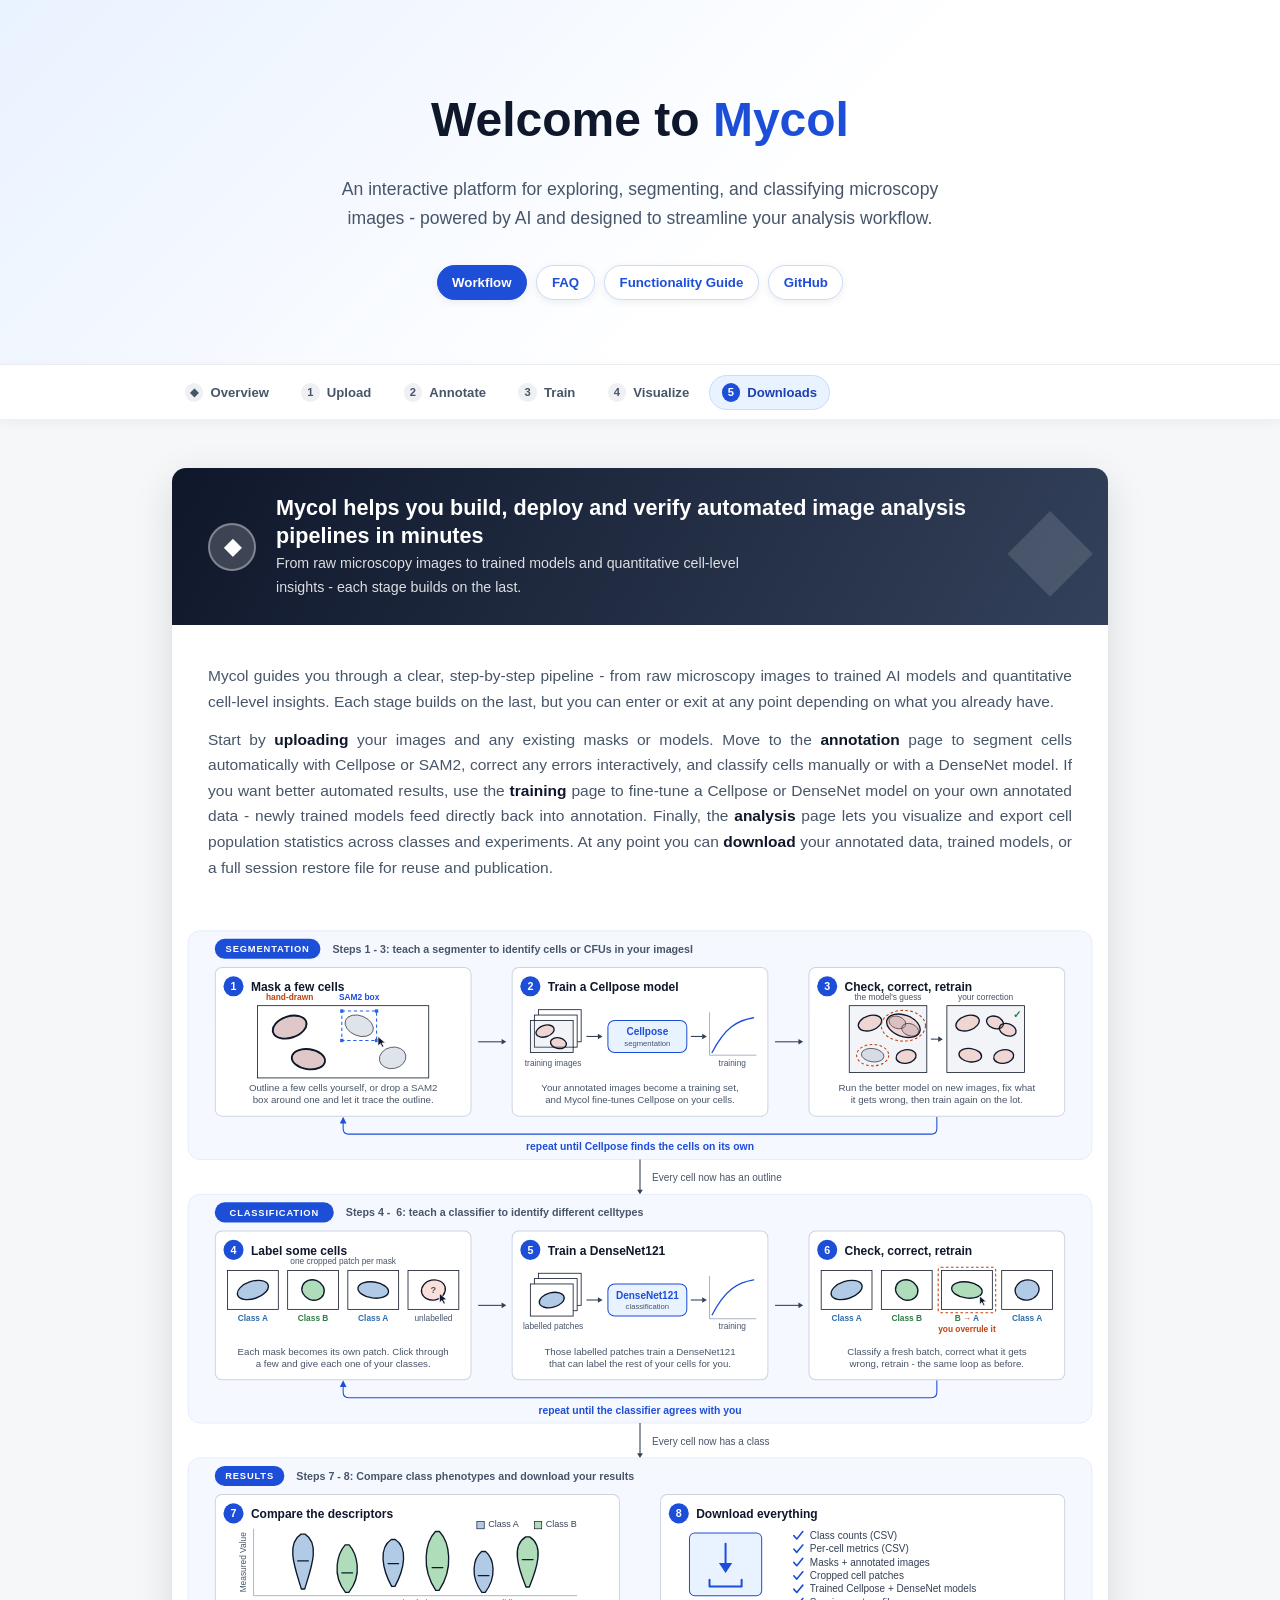
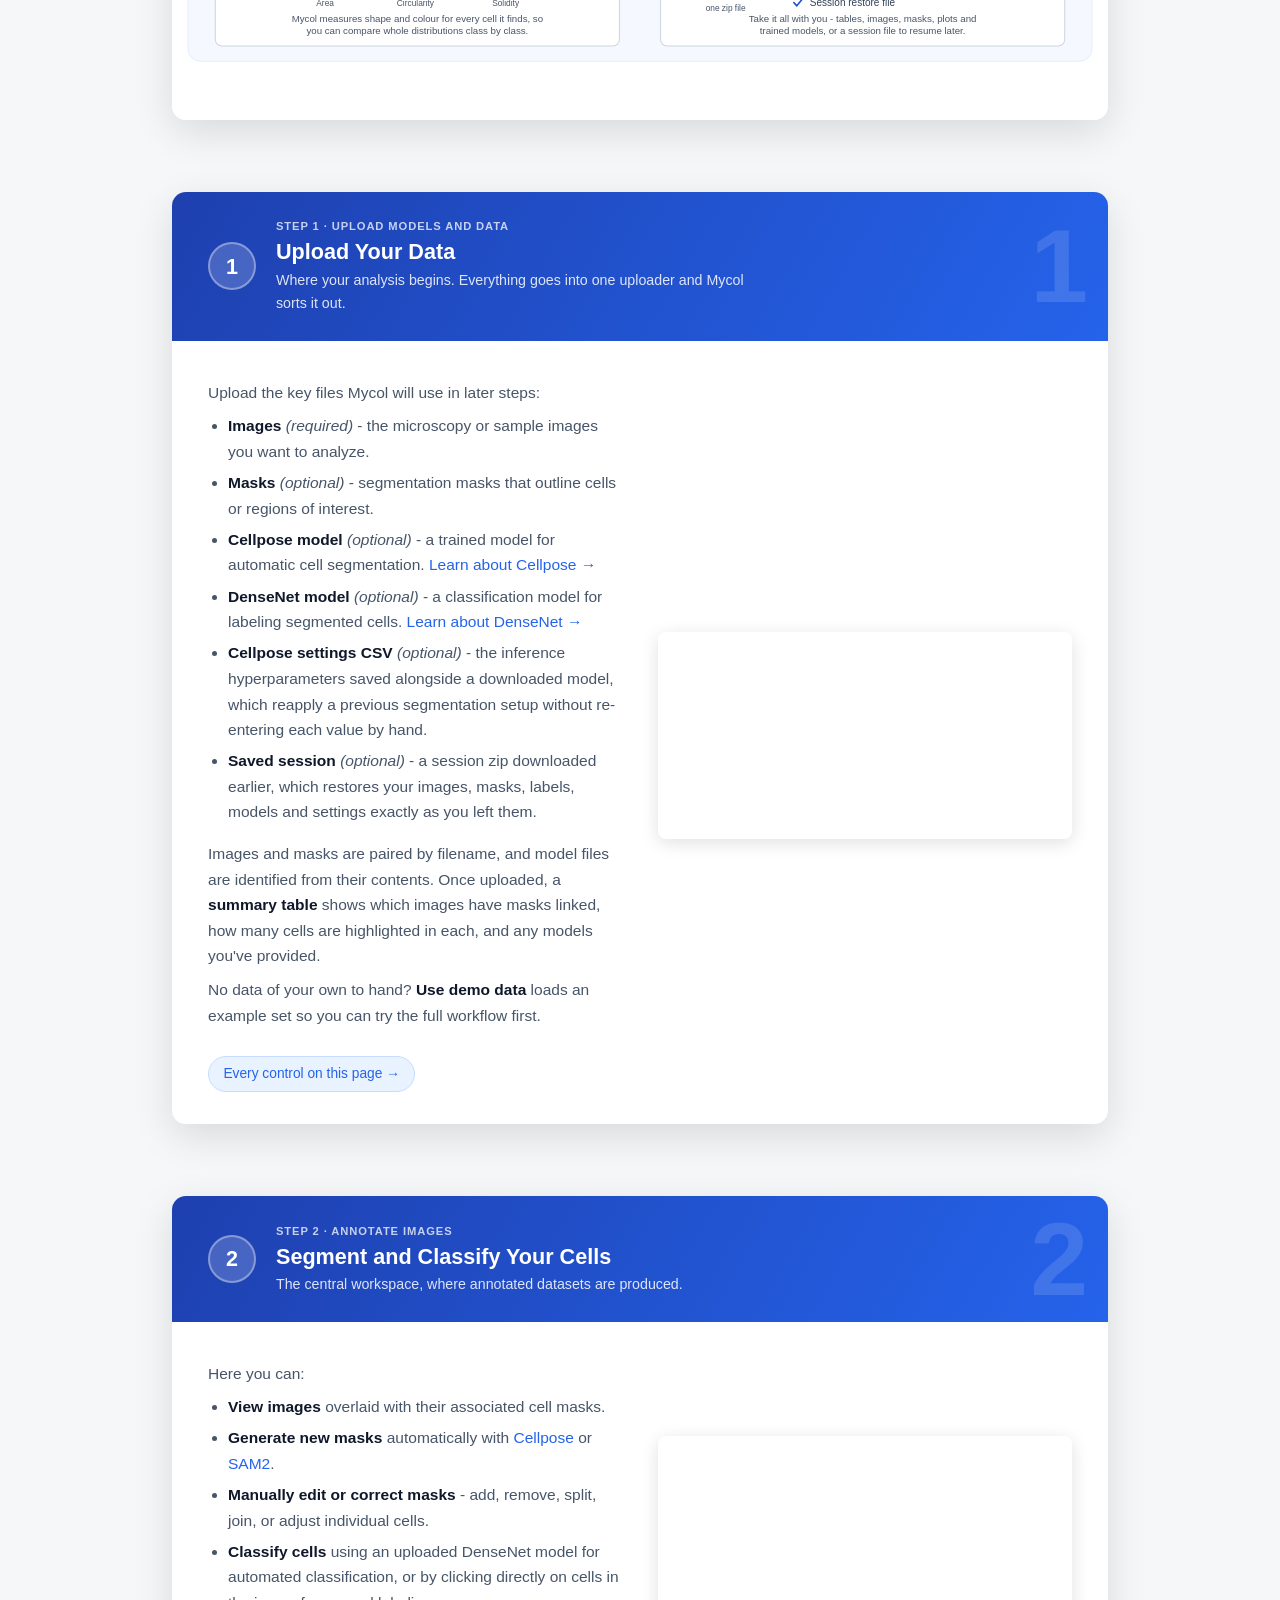
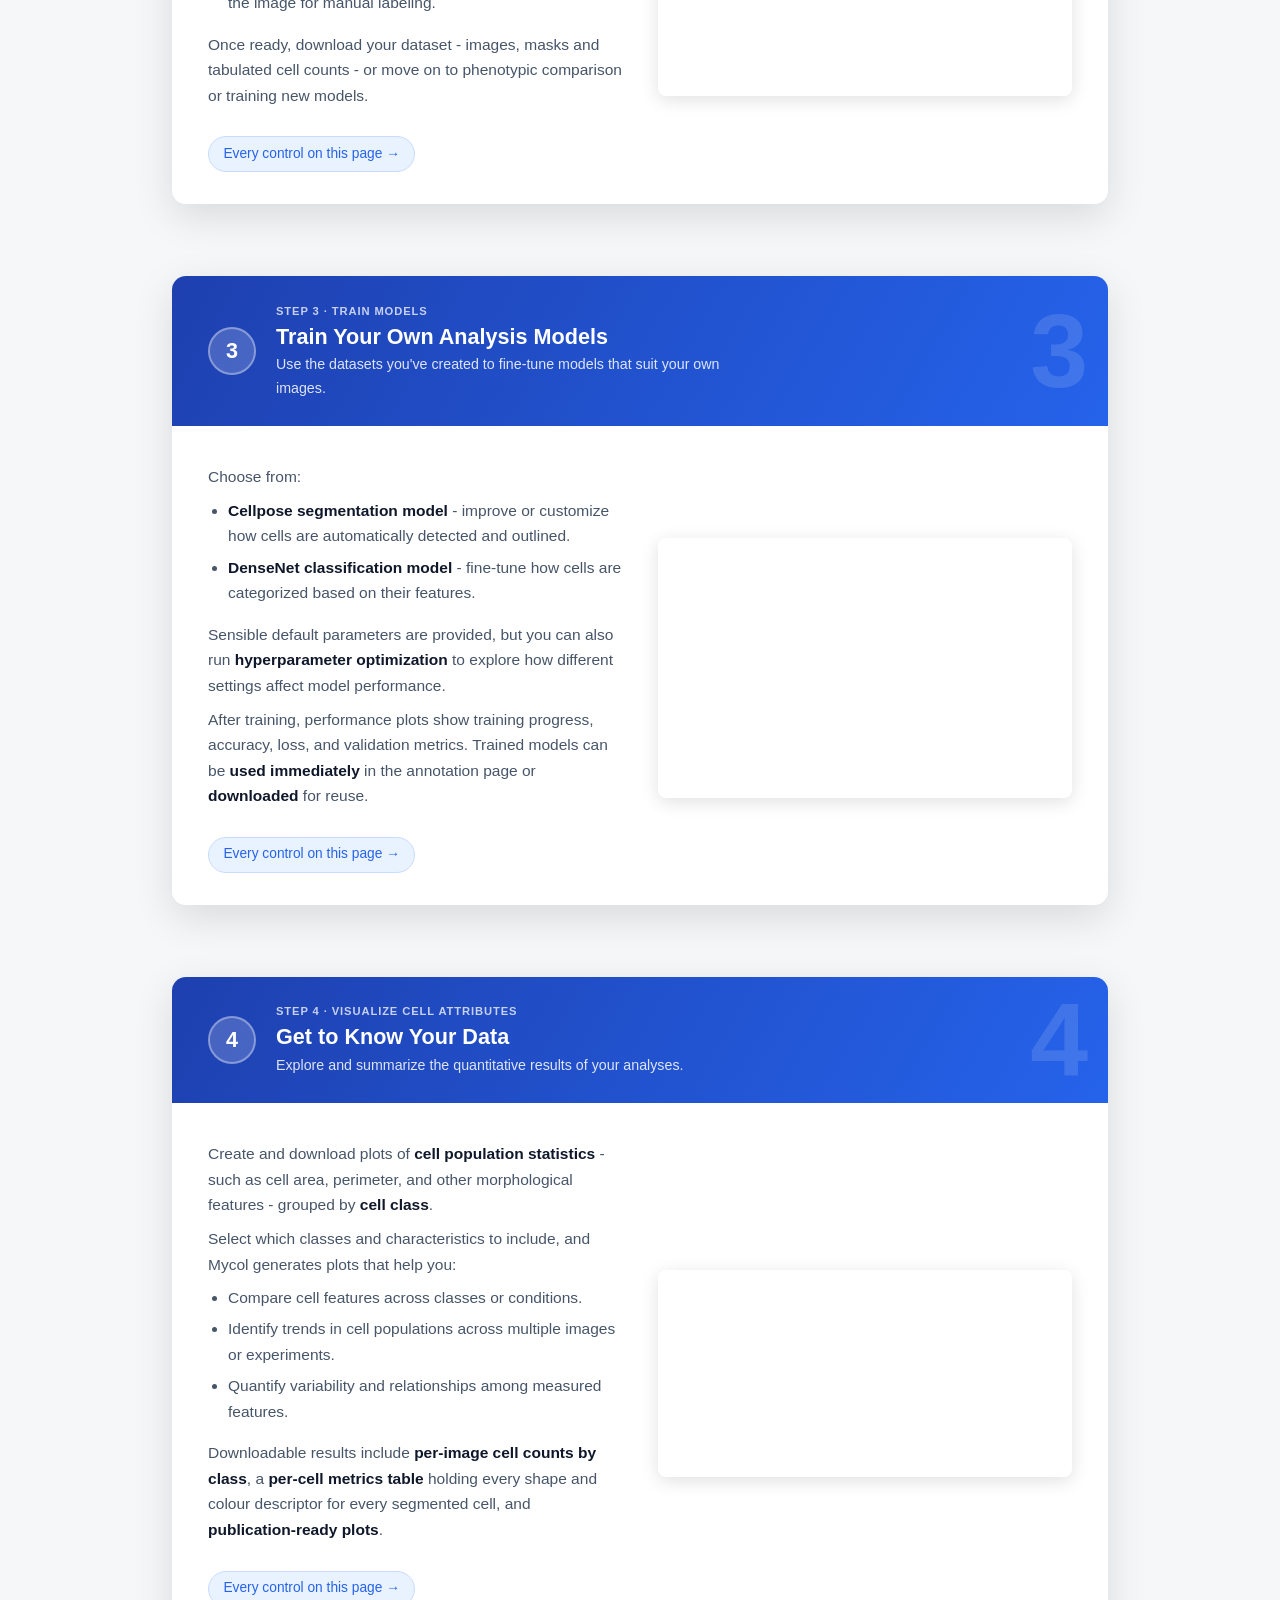
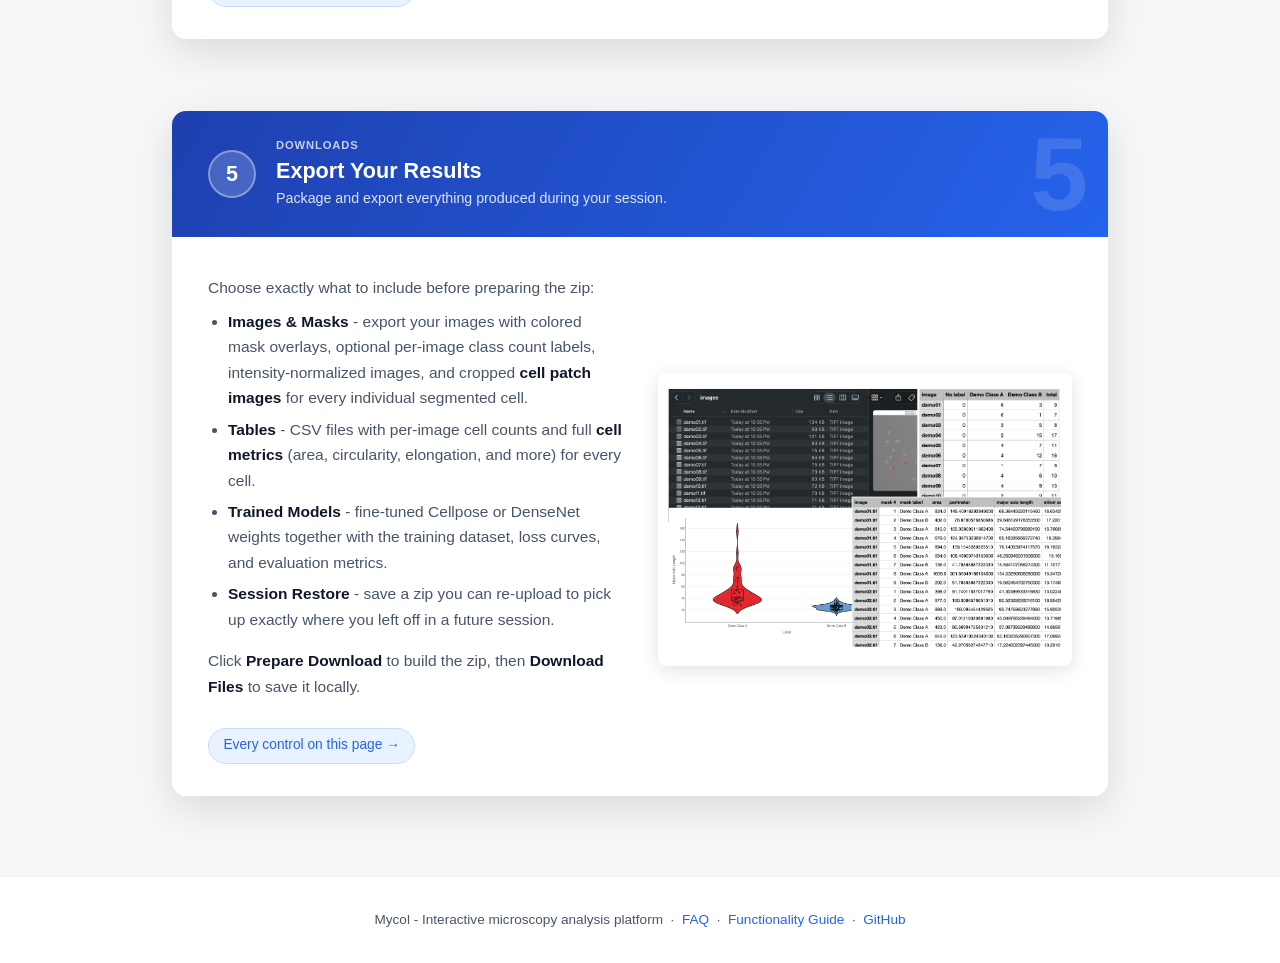
==== commit 3240de2a: "update summary diagram" ====
--- a/docs/index.html
+++ b/docs/index.html
@@ -71,11 +71,19 @@
 
     .overview-p strong { color: var(--gray-900); }
 
+    /* the workflow figure is detailed, so let it use the full card width
+       rather than sitting inside the prose padding */
     .overview-img {
-      width: 100%;
+      display: block;
+      width: calc(100% + 4.5rem);
+      max-width: none;
       height: auto;
       border-radius: var(--radius-sm);
-      margin-top: 1.25rem;
+      margin: 1.5rem -2.25rem 0;
+    }
+
+    @media (max-width: 720px) {
+      .overview-img { width: calc(100% + 2.5rem); margin: 1.25rem -1.25rem 0; }
     }
 
 
@@ -144,7 +152,7 @@
     <header class="page-banner utility" data-mark="◆">
       <div class="page-num">◆</div>
       <div>
-        <h2>The Mycol Workflow</h2>
+        <h2>Mycol helps you build, deploy and verify automated image analysis pipelines in minutes</h2>
         <p>From raw microscopy images to trained models and quantitative cell-level insights - each stage builds on the last.</p>
       </div>
     </header>
@@ -158,7 +166,7 @@
           Start by <strong>uploading</strong> your images and any existing masks or models. Move to the <strong>annotation</strong> page to segment cells automatically with Cellpose or SAM2, correct any errors interactively, and classify cells manually or with a DenseNet model. If you want better automated results, use the <strong>training</strong> page to fine-tune a Cellpose or DenseNet model on your own annotated data - newly trained models feed directly back into annotation. Finally, the <strong>analysis</strong> page lets you visualize and export cell population statistics across classes and experiments. At any point you can <strong>download</strong> your annotated data, trained models, or a full session restore file for reuse and publication.
         </p>
 
-        <img src="pipeline_summary.svg" alt="Mycol pipeline overview" class="overview-img" />
+        <img src="pipeline_overview_correct.svg" alt="The Mycol workflow: mask a few cells by hand or with SAM2, train a Cellpose model and improve it by correcting and retraining; then label some cells, train a DenseNet121 classifier and improve it the same way; finally compare cell descriptors between classes and download the results." class="overview-img" />
       </div>
 
     </div>
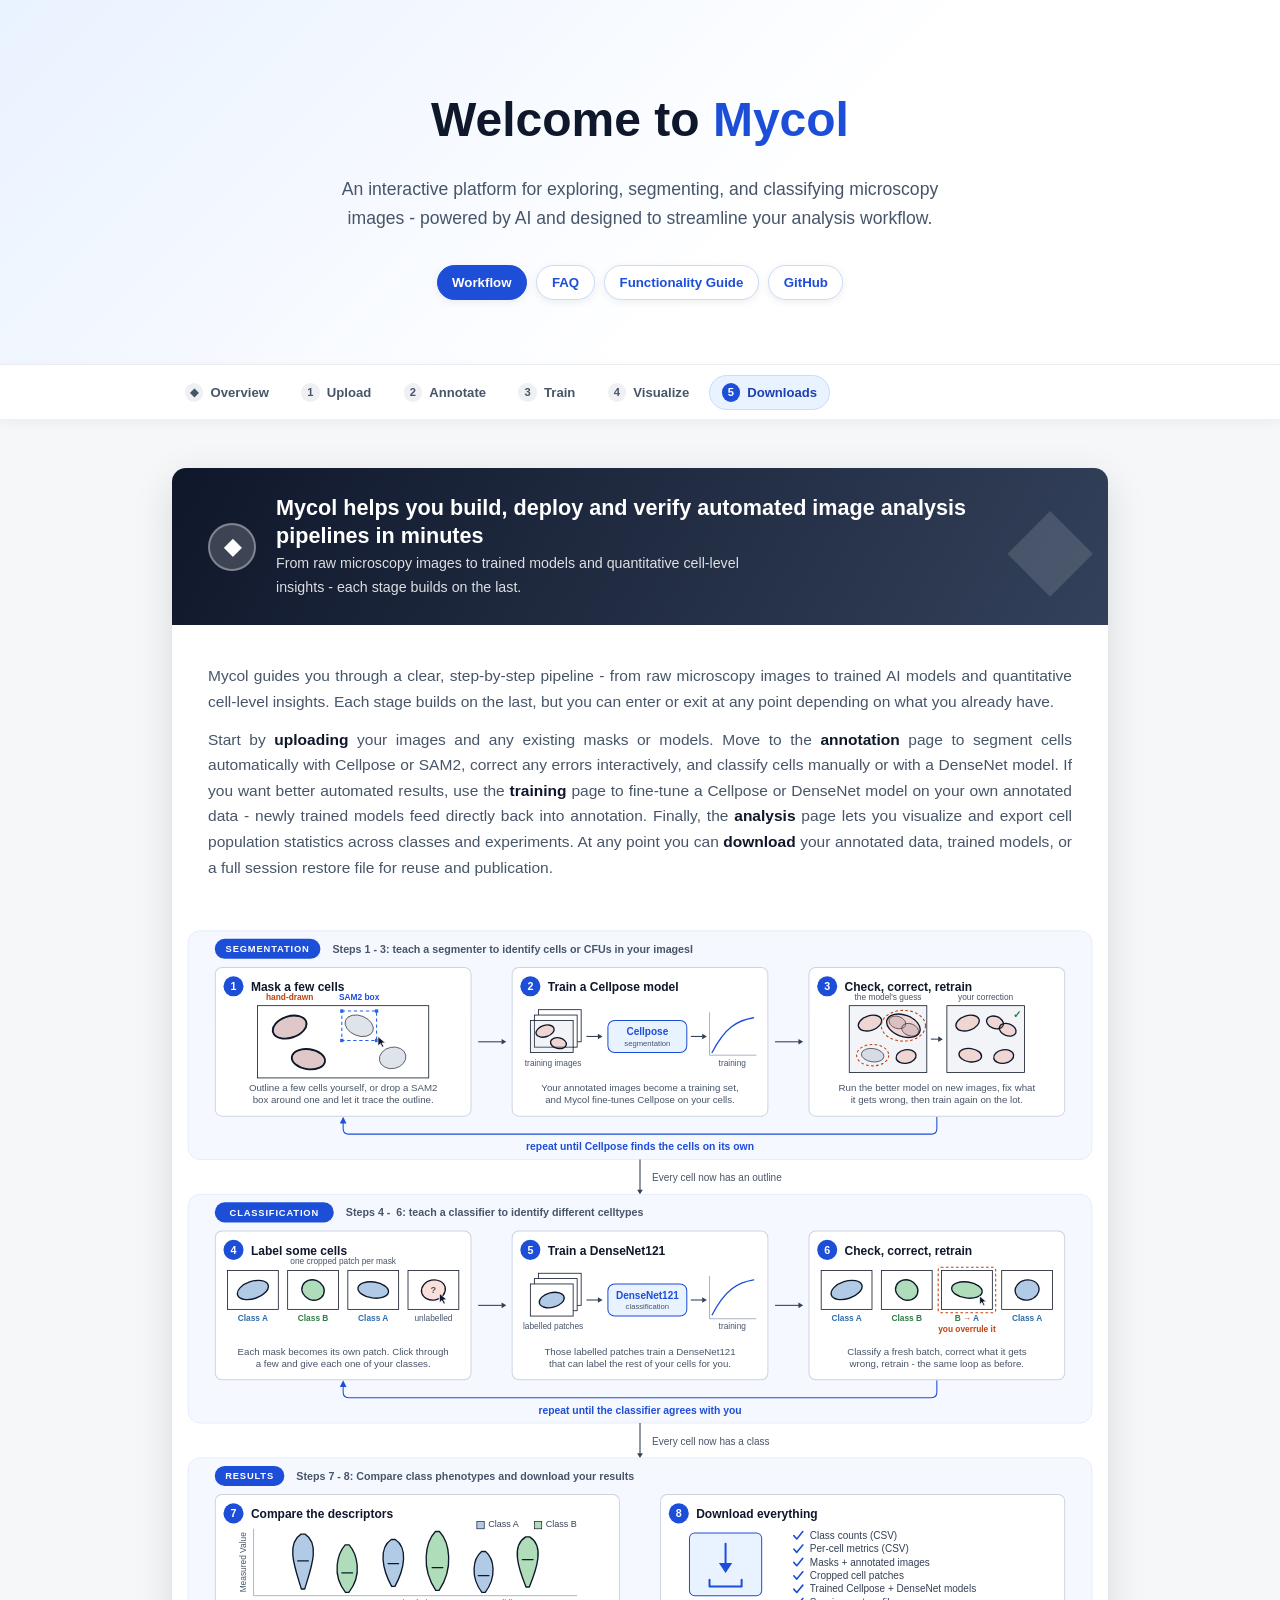
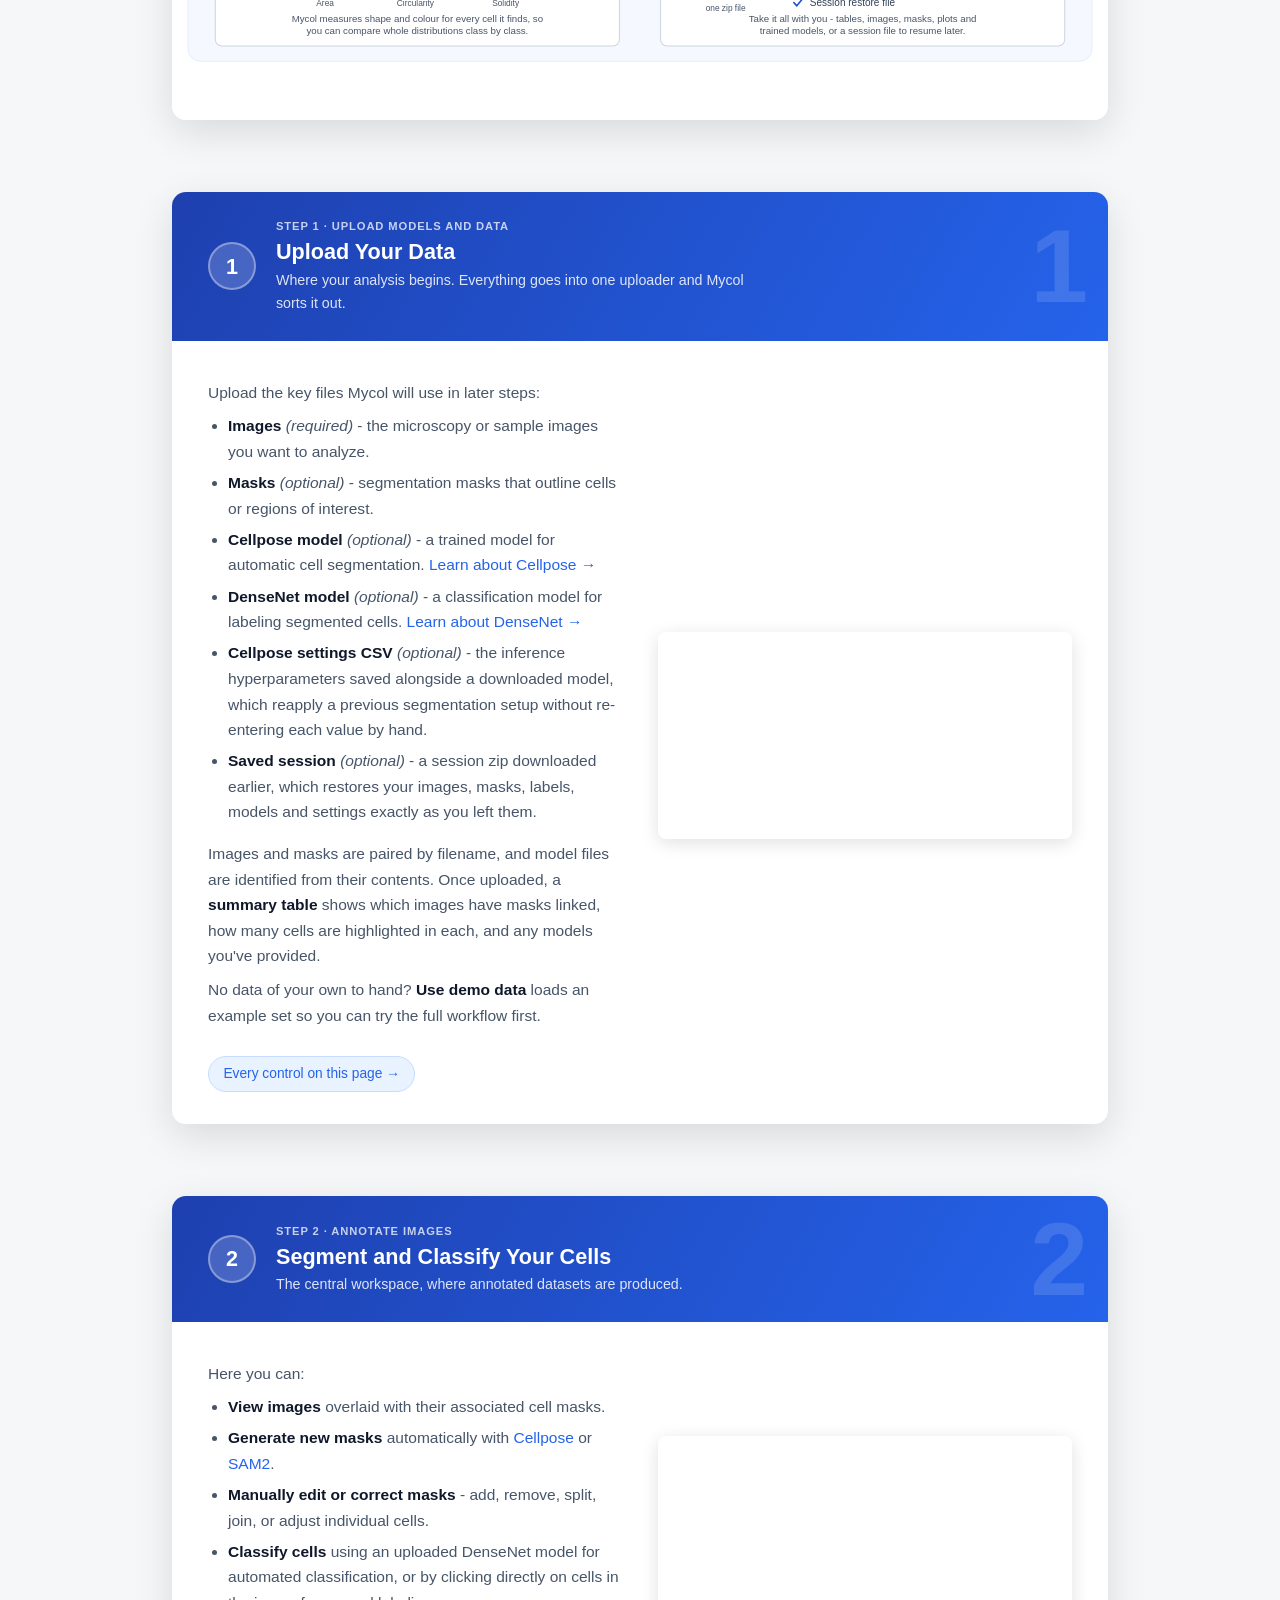
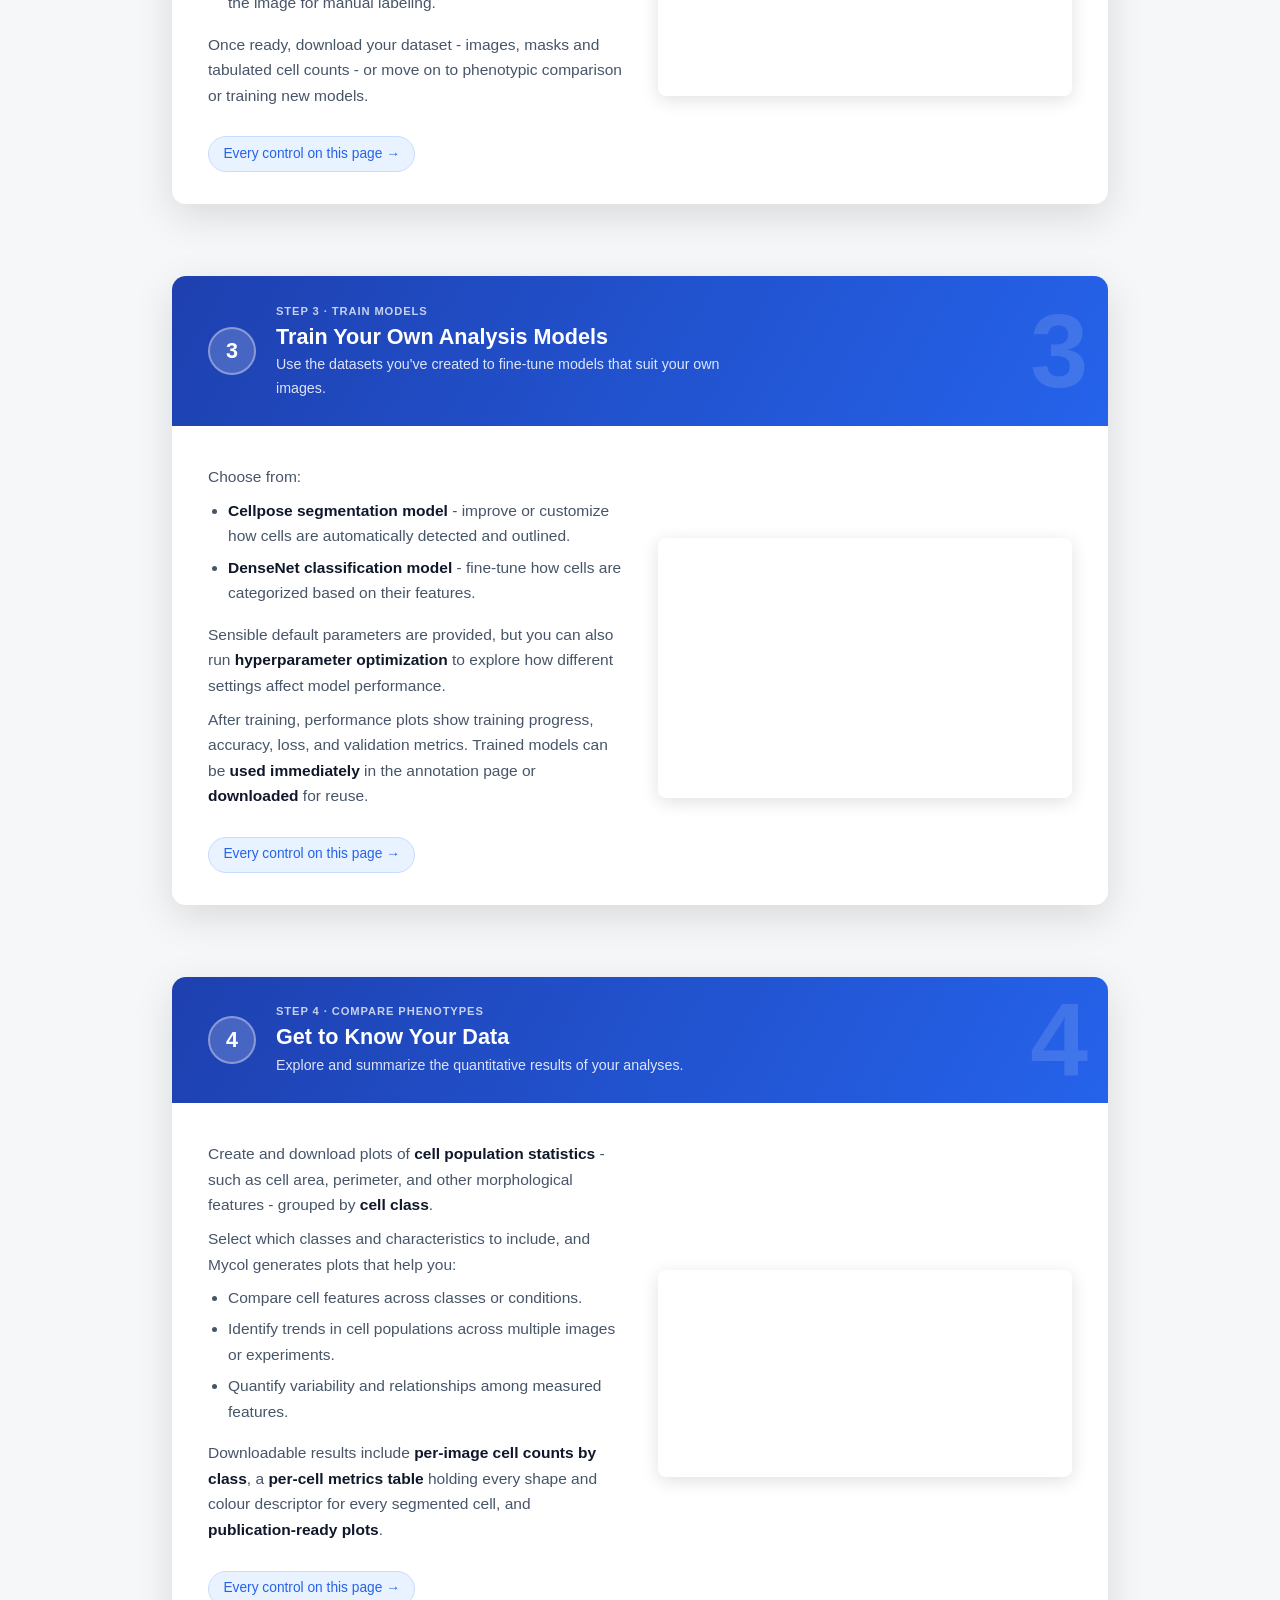
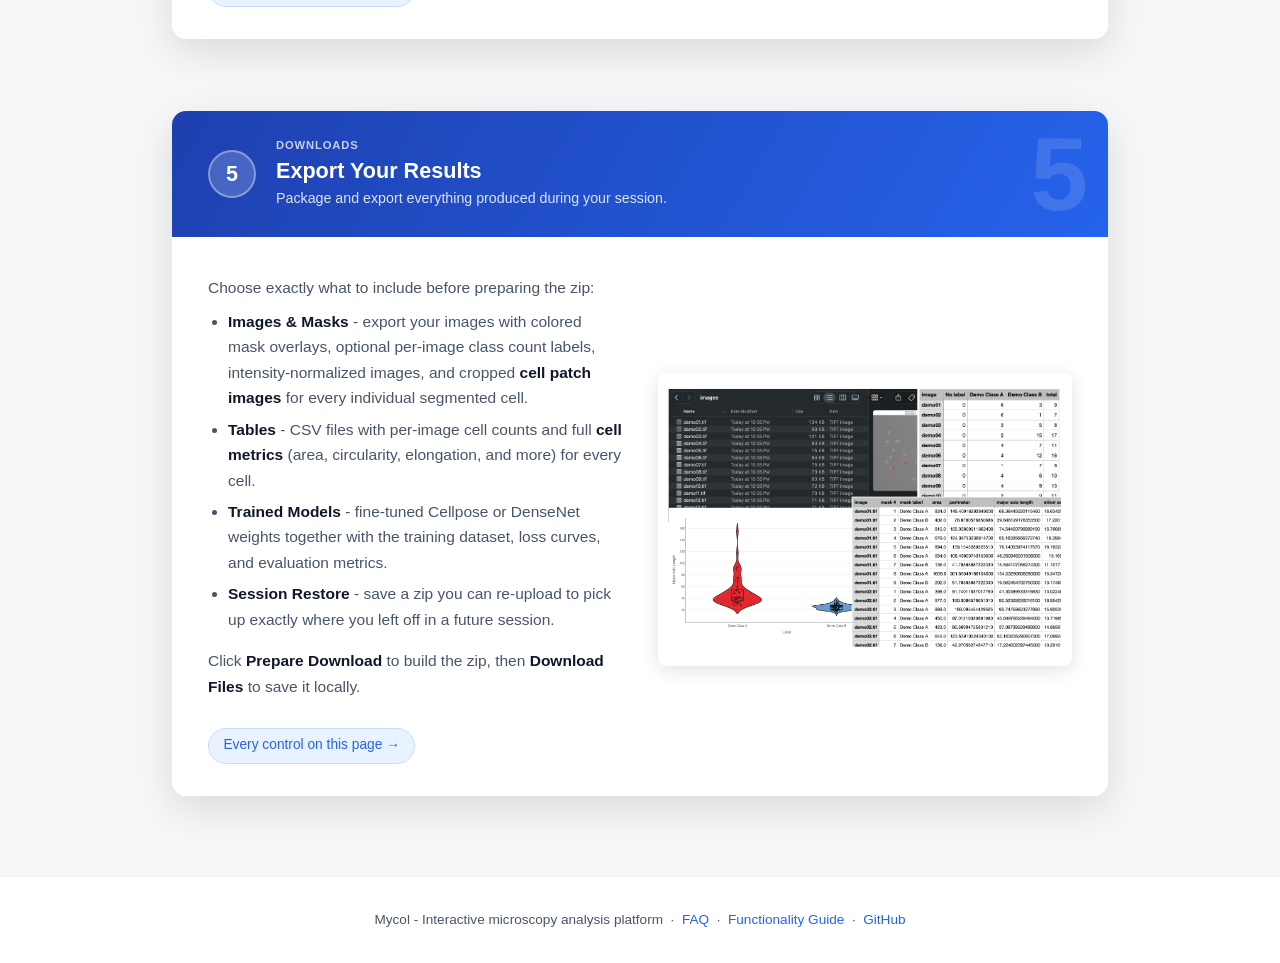
==== commit b578e31c: "documentation updates" ====
--- a/docs/index.html
+++ b/docs/index.html
@@ -327,7 +327,7 @@
     <header class="page-banner" data-mark="4">
       <div class="page-num">4</div>
       <div>
-        <div class="page-kicker">Step 4 &middot; Visualize Cell Attributes</div>
+        <div class="page-kicker">Step 4 &middot; Compare Phenotypes</div>
         <h2>Get to Know Your Data</h2>
         <p>Explore and summarize the quantitative results of your analyses.</p>
       </div>
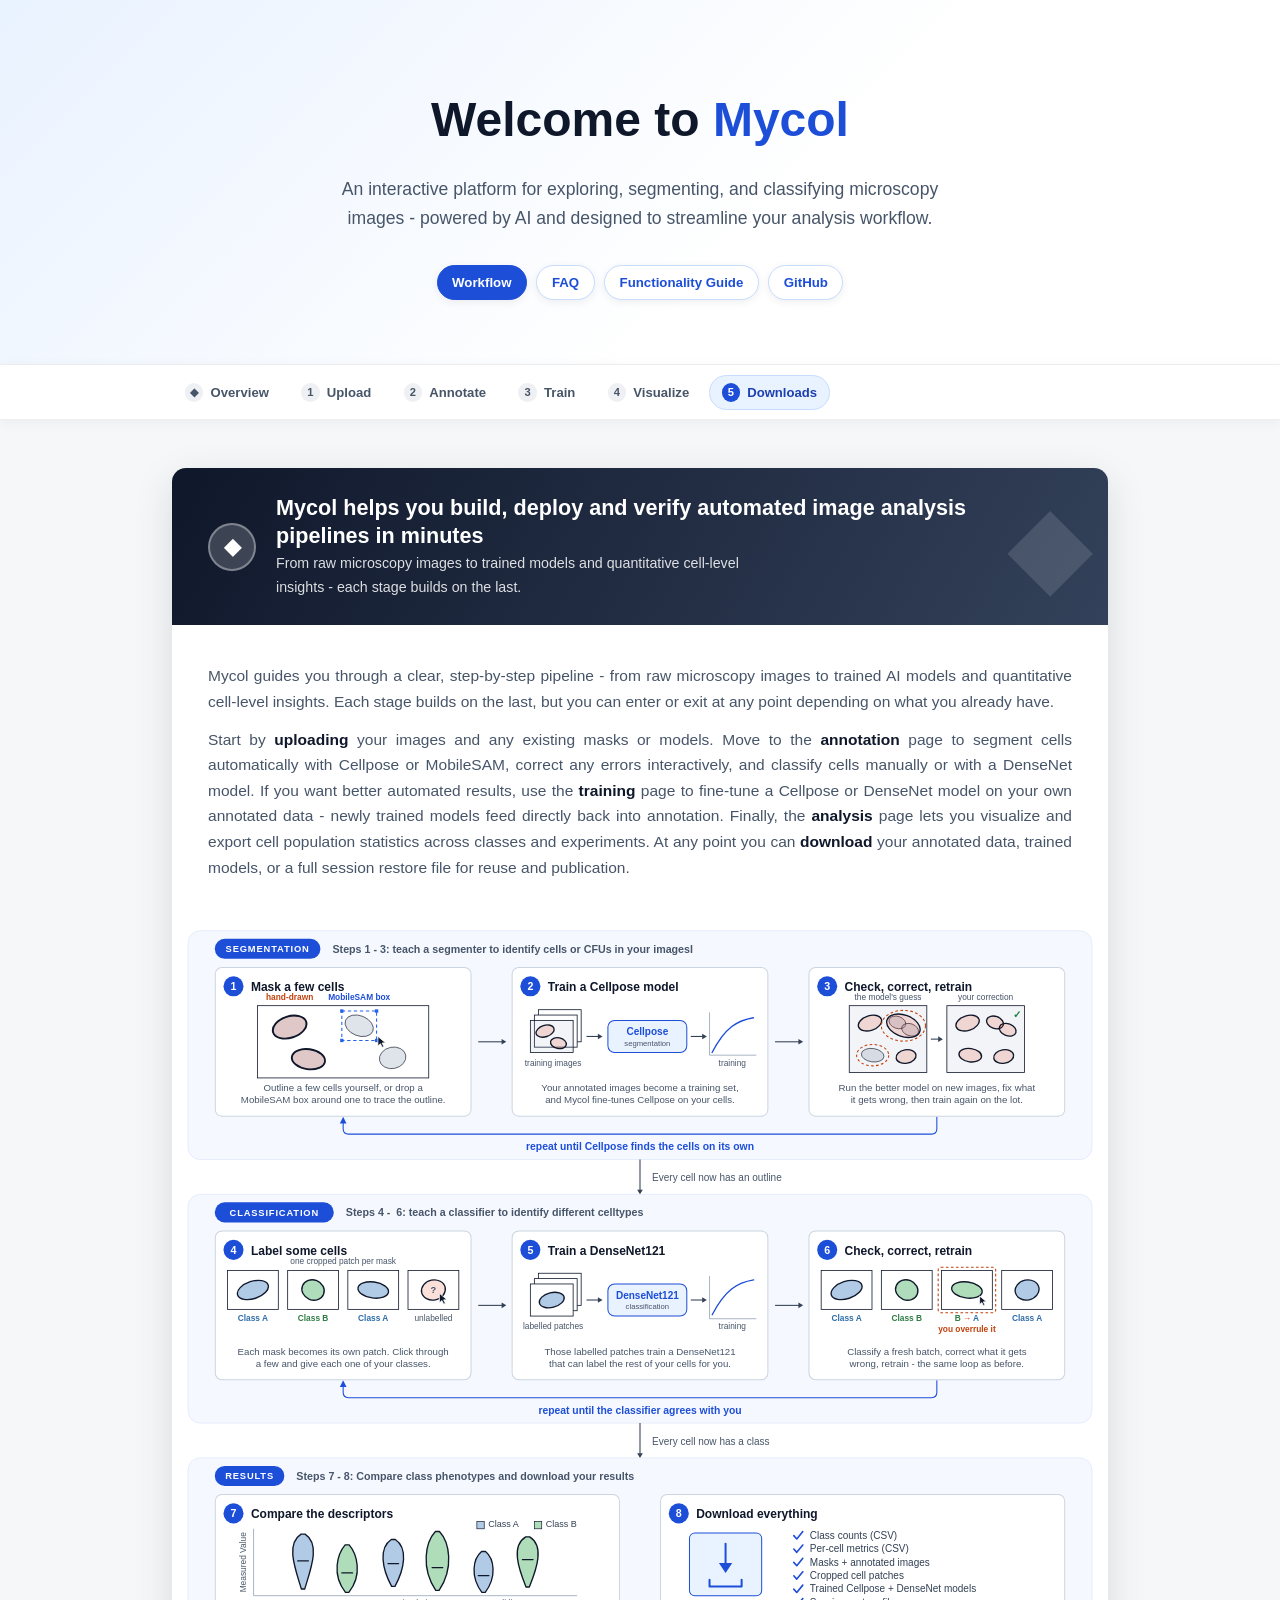
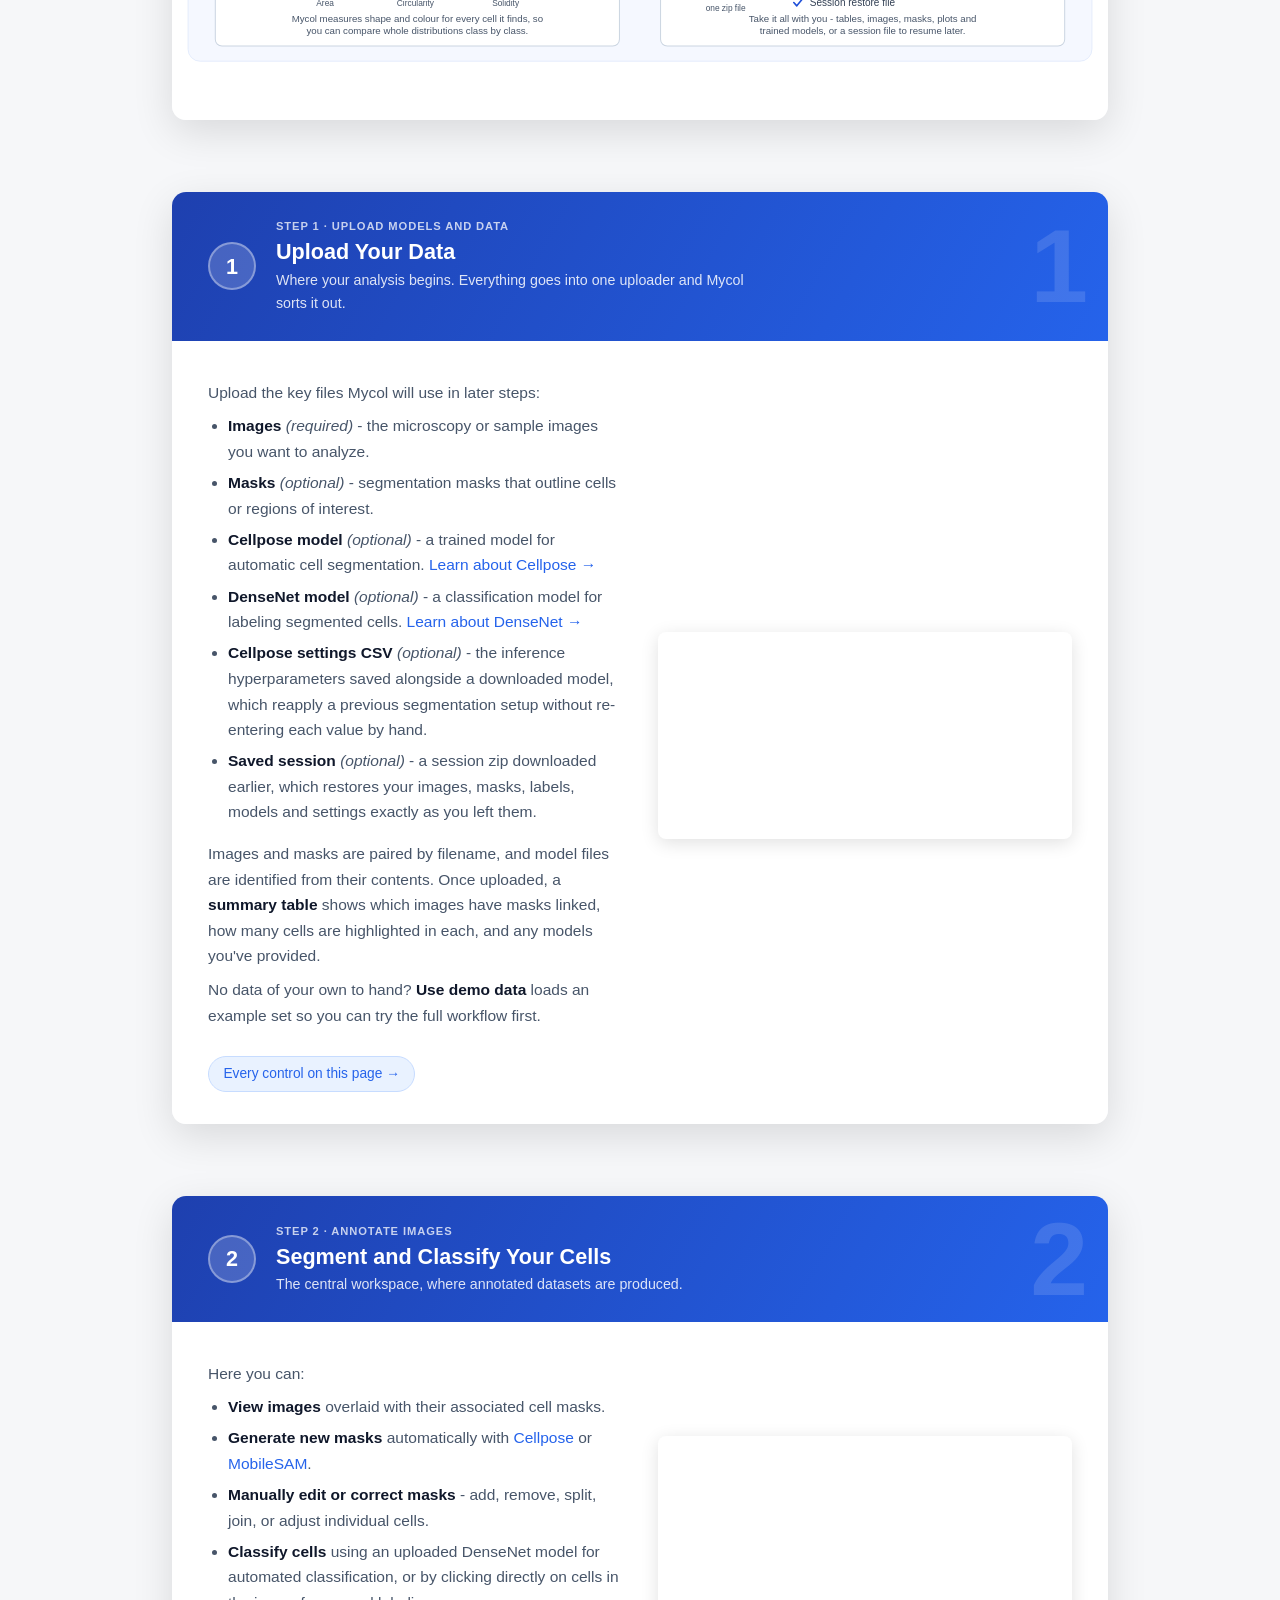
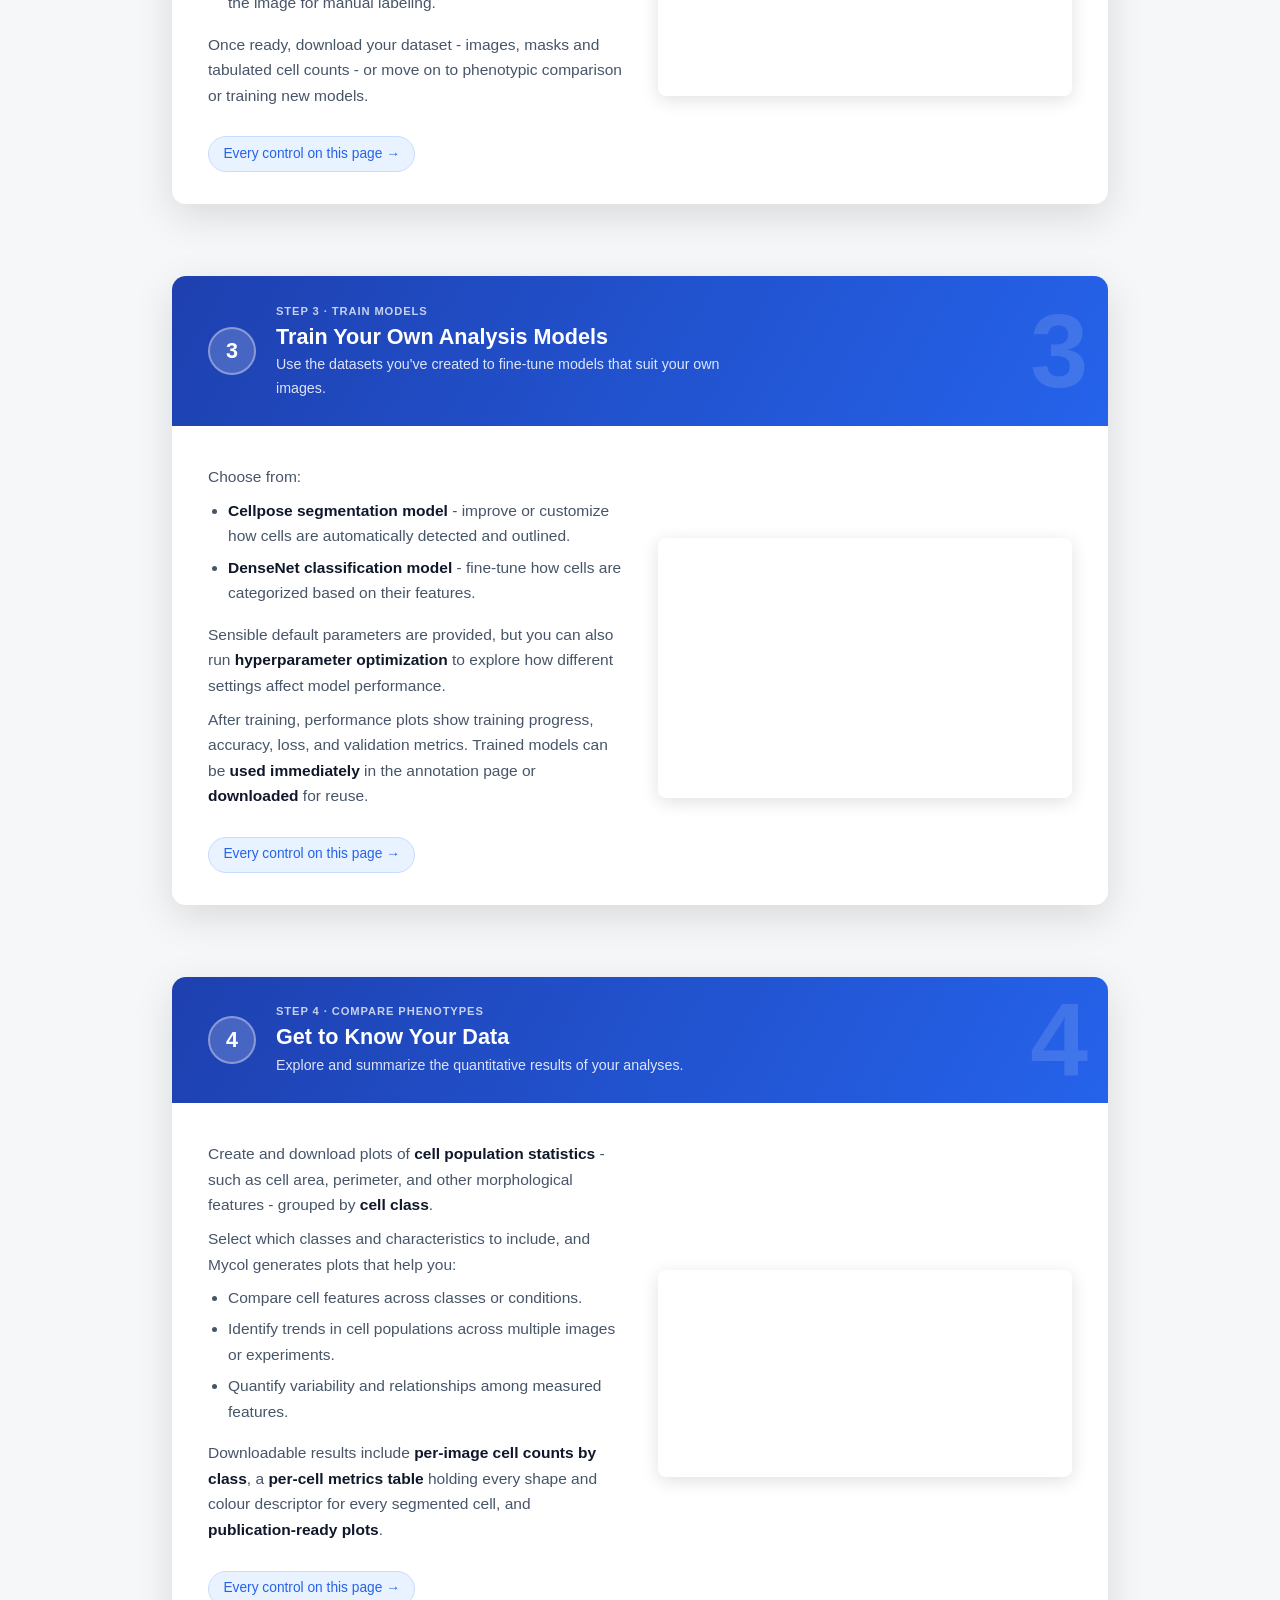
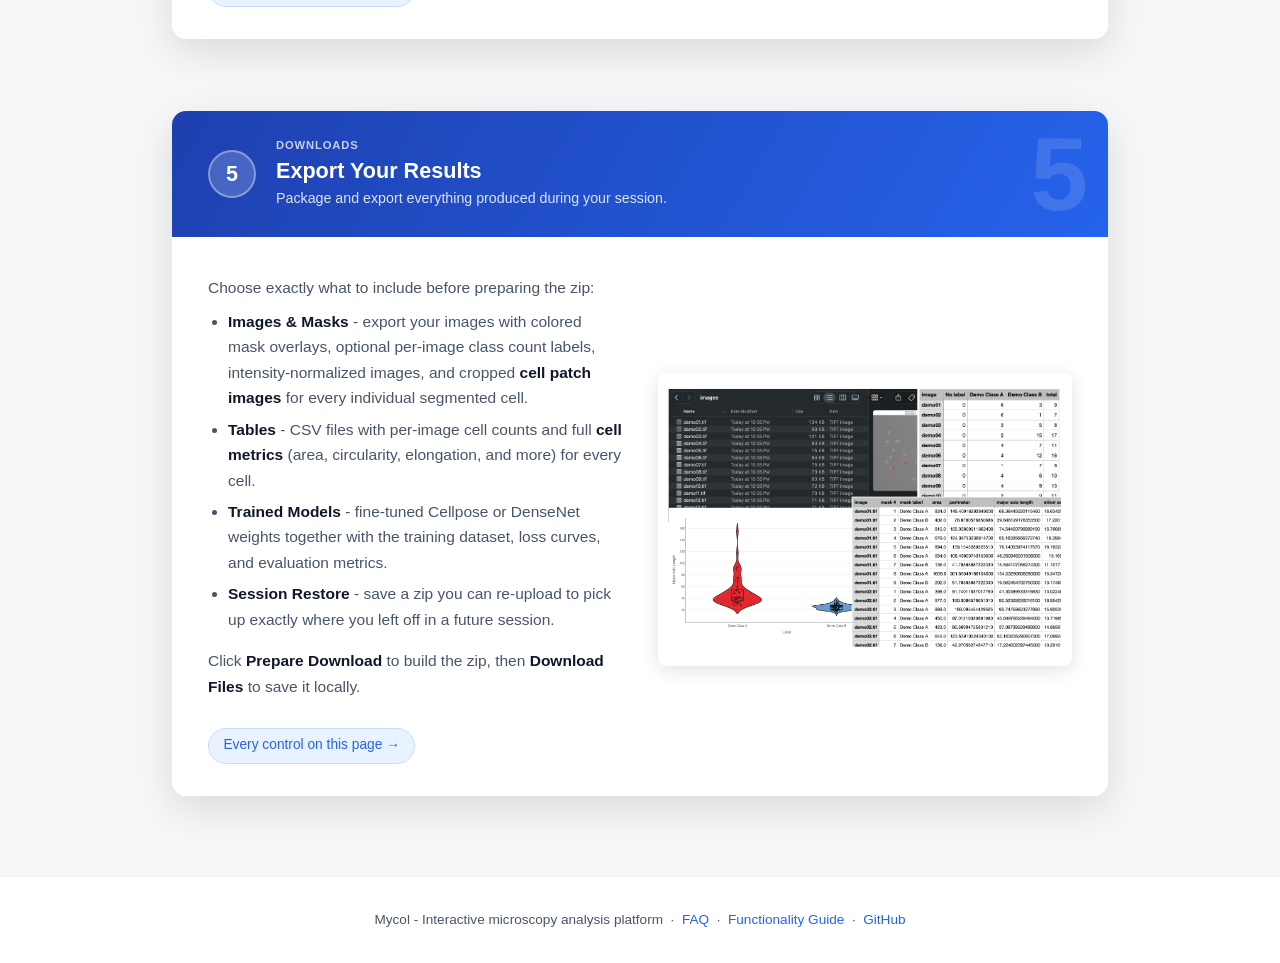
==== commit 368dd826: "change box segmentation to mobilesam" ====
--- a/docs/index.html
+++ b/docs/index.html
@@ -163,10 +163,10 @@
           Mycol guides you through a clear, step-by-step pipeline - from raw microscopy images to trained AI models and quantitative cell-level insights. Each stage builds on the last, but you can enter or exit at any point depending on what you already have.
         </p>
         <p class="overview-p">
-          Start by <strong>uploading</strong> your images and any existing masks or models. Move to the <strong>annotation</strong> page to segment cells automatically with Cellpose or SAM2, correct any errors interactively, and classify cells manually or with a DenseNet model. If you want better automated results, use the <strong>training</strong> page to fine-tune a Cellpose or DenseNet model on your own annotated data - newly trained models feed directly back into annotation. Finally, the <strong>analysis</strong> page lets you visualize and export cell population statistics across classes and experiments. At any point you can <strong>download</strong> your annotated data, trained models, or a full session restore file for reuse and publication.
+          Start by <strong>uploading</strong> your images and any existing masks or models. Move to the <strong>annotation</strong> page to segment cells automatically with Cellpose or MobileSAM, correct any errors interactively, and classify cells manually or with a DenseNet model. If you want better automated results, use the <strong>training</strong> page to fine-tune a Cellpose or DenseNet model on your own annotated data - newly trained models feed directly back into annotation. Finally, the <strong>analysis</strong> page lets you visualize and export cell population statistics across classes and experiments. At any point you can <strong>download</strong> your annotated data, trained models, or a full session restore file for reuse and publication.
         </p>
 
-        <img src="pipeline_overview_correct.svg" alt="The Mycol workflow: mask a few cells by hand or with SAM2, train a Cellpose model and improve it by correcting and retraining; then label some cells, train a DenseNet121 classifier and improve it the same way; finally compare cell descriptors between classes and download the results." class="overview-img" />
+        <img src="pipeline_overview_correct.svg" alt="The Mycol workflow: mask a few cells by hand or with MobileSAM, train a Cellpose model and improve it by correcting and retraining; then label some cells, train a DenseNet121 classifier and improve it the same way; finally compare cell descriptors between classes and download the results." class="overview-img" />
       </div>
 
     </div>
@@ -252,7 +252,7 @@
               <li>
                 <strong>Generate new masks</strong> automatically with
                 <a href="https://www.nature.com/articles/s41592-022-01663-4" target="_blank" rel="noopener">Cellpose</a>
-                or <a href="https://ai.meta.com/sam2/" target="_blank" rel="noopener">SAM2</a>.
+                or <a href="https://github.com/ChaoningZhang/MobileSAM" target="_blank" rel="noopener">MobileSAM</a>.
               </li>
               <li><strong>Manually edit or correct masks</strong> - add, remove, split, join, or adjust individual cells.</li>
               <li>
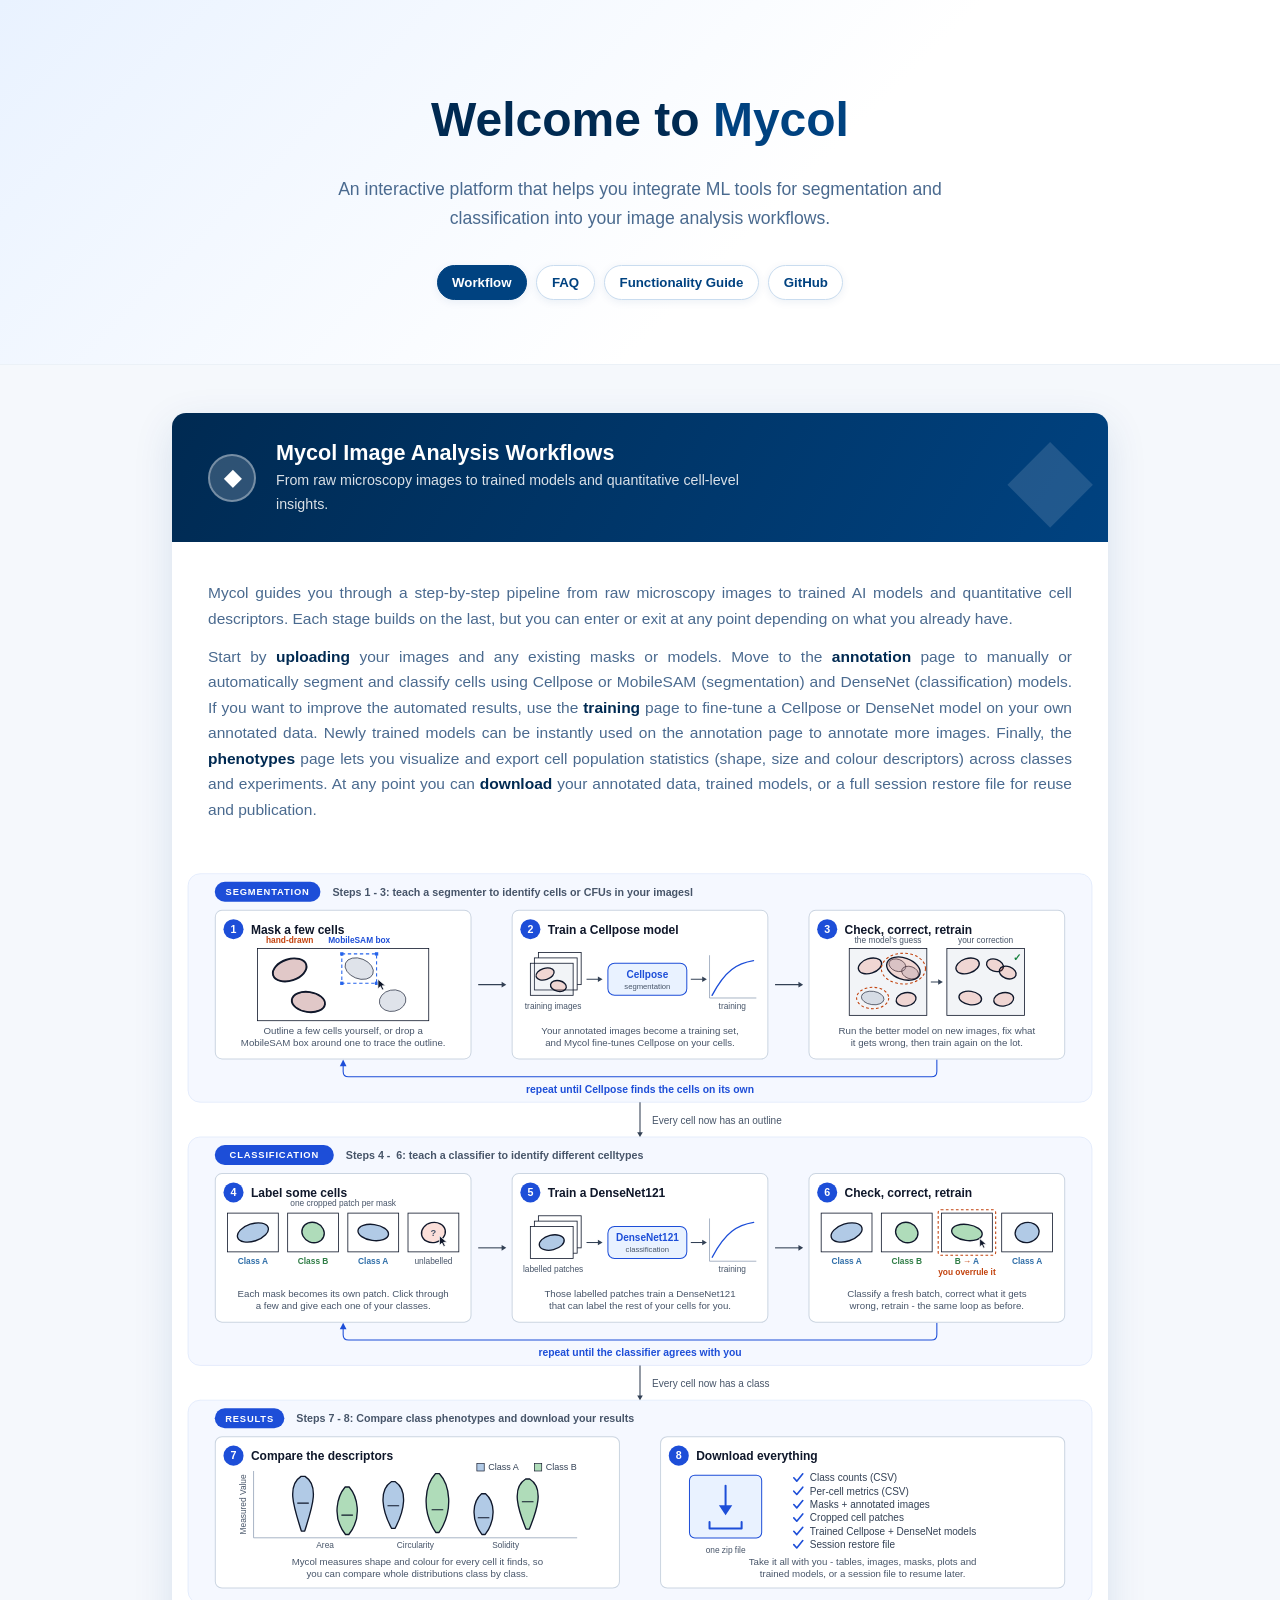
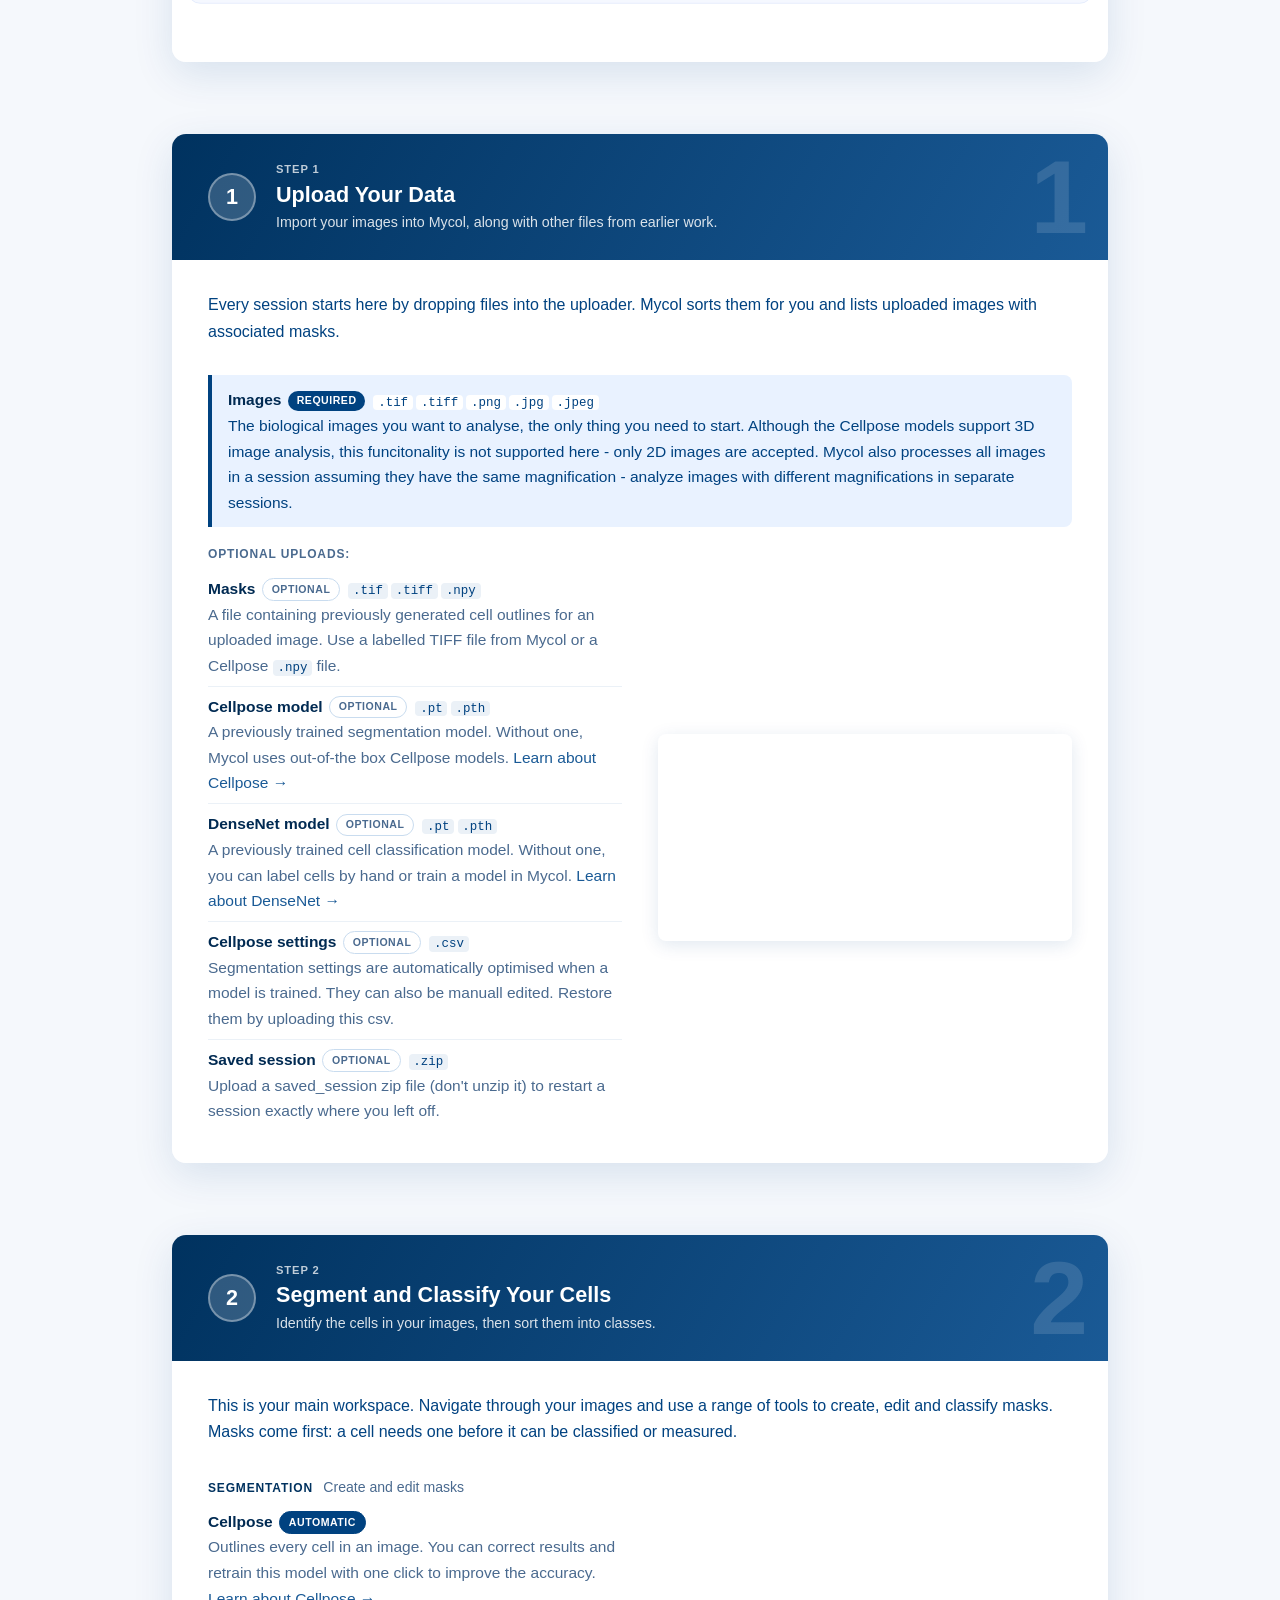
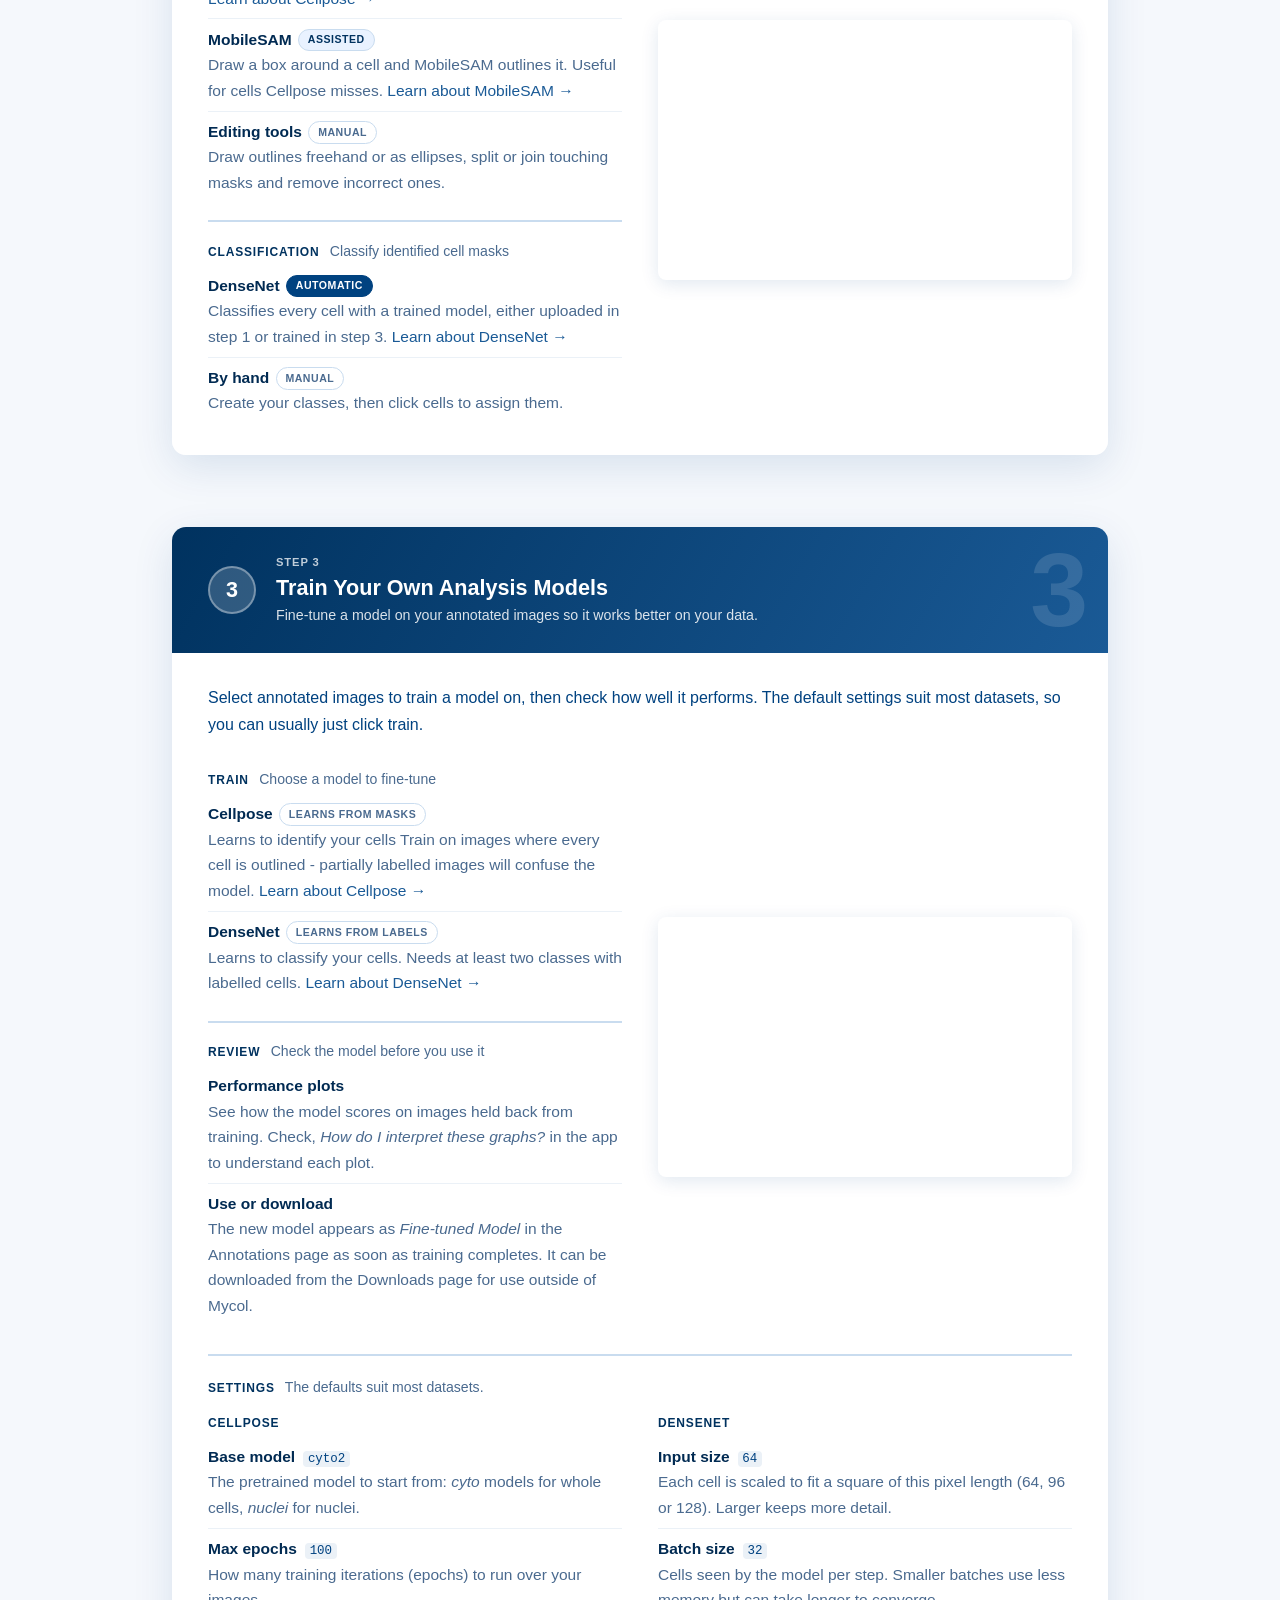
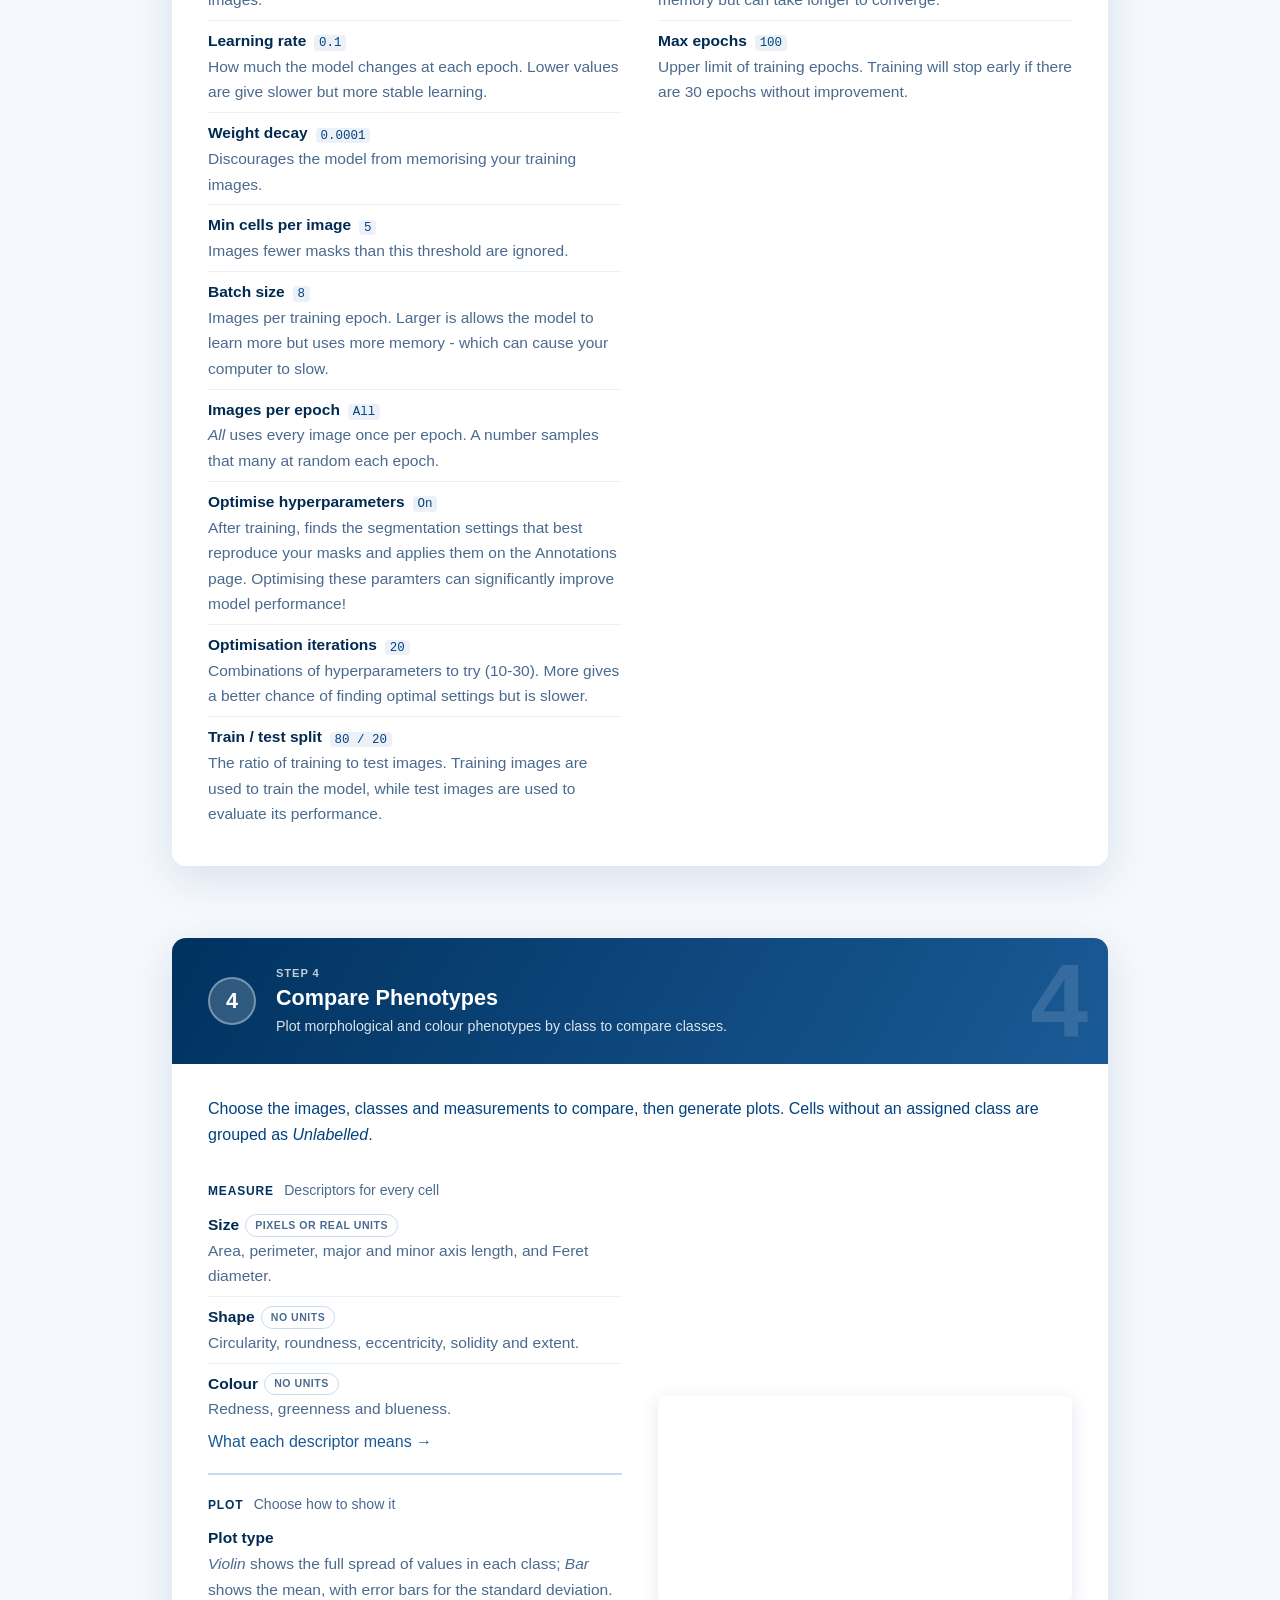
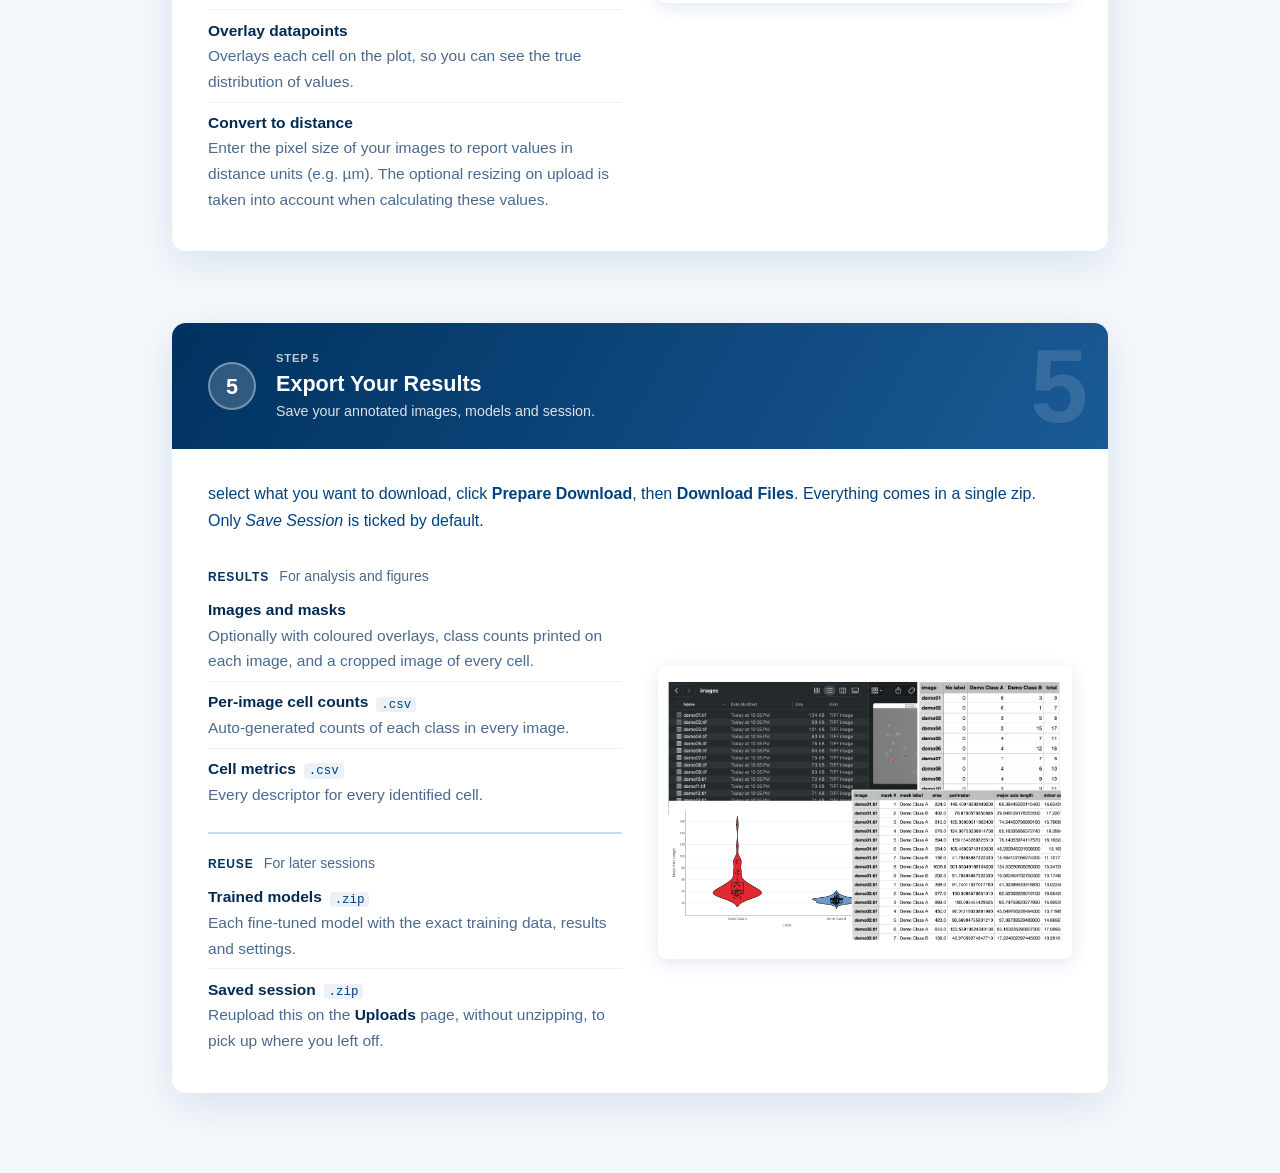
==== commit d4b24d61: "update the workflow guide" ====
--- a/docs/index.html
+++ b/docs/index.html
@@ -86,33 +86,142 @@
       .overview-img { width: calc(100% + 2.5rem); margin: 1.25rem -1.25rem 0; }
     }
 
-
-    /* ── Link through to the matching controls reference ── */
-    .see-also {
-      display: inline-flex;
-      align-items: center;
-      gap: 0.4rem;
-      margin-top: 1.25rem;
-      font-size: 0.86rem;
-      font-weight: 600;
-      color: var(--blue-600);
-      text-decoration: none;
-      background: var(--blue-50);
-      border: 1.5px solid var(--blue-100);
-      border-radius: 999px;
-      padding: 0.35rem 0.9rem;
-      transition: background 0.15s, border-color 0.15s;
-    }
-
-    .see-also:hover {
-      background: var(--blue-100);
-      border-color: var(--blue-500);
-      text-decoration: none;
-    }
-
     @media (max-width: 760px) {
       .split { grid-template-columns: 1fr; gap: 1.5rem; }
     }
+
+    .page-intro {
+      font-size: 1rem;
+      color: var(--gray-700);
+      margin: 1.5rem 0 0;
+    }
+
+    /* ── Required vs optional inputs ── */
+    .tag {
+      display: inline-block;
+      font-size: 0.66rem;
+      font-weight: 700;
+      letter-spacing: 0.05em;
+      text-transform: uppercase;
+      border-radius: 999px;
+      padding: 0.1rem 0.55rem;
+      margin-left: 0.4rem;
+      vertical-align: 0.12em;
+    }
+
+    .exts { margin-left: 0.5rem; }
+    .split-text code,
+    .input-required code {
+      font-family: ui-monospace, SFMono-Regular, Menlo, Consolas, monospace;
+      font-size: 0.78rem;
+      color: var(--gray-700);
+      background: var(--gray-100);
+      border-radius: 4px;
+      padding: 0.05rem 0.3rem;
+    }
+    .exts code { margin-right: 0.2rem; white-space: nowrap; }
+    .input-required code { background: var(--white); }
+
+    .tag.required { background: var(--blue-600); color: var(--white); }
+    .tag.optional { border: 1.5px solid var(--blue-100); color: var(--gray-600); }
+
+    /* how much of the work a tool does for you */
+    /* a scale: solid = the model does it, tinted = you guide it, outline = you do it */
+    .tag.auto     { background: var(--blue-600); color: var(--white); border: 1.5px solid var(--blue-600); }
+    .tag.assisted { background: var(--blue-50); color: var(--blue-700); border: 1.5px solid var(--blue-100); }
+    .tag.manual   { border: 1.5px solid var(--blue-100); color: var(--gray-600); }
+
+    /* training settings: two columns under the step's main content */
+    .settings {
+      display: grid;
+      grid-template-columns: 1fr 1fr;
+      gap: 0 2.25rem;
+      margin-top: 1.75rem;
+      padding-top: 1.25rem;
+      border-top: 2px solid var(--blue-100);
+    }
+
+    .settings-intro {
+      grid-column: 1 / -1;
+      font-size: 0.88rem;
+      color: var(--gray-600);
+      margin-bottom: 0.75rem;
+    }
+
+    .settings-intro span {
+      font-size: 0.75rem;
+      font-weight: 800;
+      letter-spacing: 0.07em;
+      text-transform: uppercase;
+      color: var(--blue-700);
+      margin-right: 0.4rem;
+    }
+
+    @media (max-width: 760px) {
+      .settings { grid-template-columns: 1fr; }
+      .settings .split-text + .split-text { margin-top: 1rem; }
+    }
+
+    /* neutral note, e.g. what a model learns from */
+    .tag.plain    { border: 1.5px solid var(--blue-100); color: var(--gray-600); }
+
+    /* one headed list per task (segmentation, classification) */
+    .tool-group + .tool-group {
+      margin-top: 1.1rem;
+      padding-top: 1.1rem;
+      border-top: 2px solid var(--blue-100);
+    }
+
+    .tool-group-head {
+      font-size: 0.88rem;
+      color: var(--gray-600);
+      margin-bottom: 0.15rem;
+    }
+
+    .tool-group-head span {
+      font-size: 0.75rem;
+      font-weight: 800;
+      letter-spacing: 0.07em;
+      text-transform: uppercase;
+      color: var(--blue-700);
+      margin-right: 0.4rem;
+    }
+
+
+
+    .input-required {
+      background: var(--blue-50);
+      border-left: 4px solid var(--blue-600);
+      border-radius: 0 var(--radius-sm) var(--radius-sm) 0;
+      padding: 0.75rem 1rem;
+      margin-bottom: 1.1rem;
+    }
+
+    .input-required p { margin: 0; font-size: 0.97rem; color: var(--gray-700); }
+    .input-required strong { color: var(--gray-900); }
+
+    .input-heading {
+      font-size: 0.75rem;
+      font-weight: 800;
+      letter-spacing: 0.07em;
+      text-transform: uppercase;
+      color: var(--gray-600);
+      margin-bottom: 0.25rem;
+    }
+
+    .split-text ul.input-optional {
+      list-style: none;
+      padding-left: 0;
+      margin-top: 0;
+    }
+
+    .split-text ul.input-optional li {
+      padding: 0.45rem 0;
+      border-bottom: 1px solid var(--gray-100);
+      margin: 0;
+    }
+
+    .split-text ul.input-optional li:last-child { border-bottom: none; }
   </style>
 </head>
 <body>
@@ -121,8 +230,7 @@
 <section class="hero" id="top">
   <h1>Welcome to <span>Mycol</span></h1>
   <p>
-    An interactive platform for exploring, segmenting, and classifying microscopy images -
-    powered by AI and designed to streamline your analysis workflow.
+    An interactive platform that helps you integrate ML tools for segmentation and classification into your image analysis workflows.
   </p>
   <div class="badge-row">
     <a href="index.html" class="badge current">Workflow</a>
@@ -132,18 +240,6 @@
   </div>
 </section>
 
-<!-- ══════════════ STICKY NAV ══════════════ -->
-<nav class="section-nav">
-  <div class="section-nav-inner">
-    <a href="#workflow"><i>◆</i> Overview</a>
-    <a href="#upload"><i>1</i> Upload</a>
-    <a href="#annotate"><i>2</i> Annotate</a>
-    <a href="#train"><i>3</i> Train</a>
-    <a href="#analyze"><i>4</i> Visualize</a>
-    <a href="#downloads"><i>5</i> Downloads</a>
-  </div>
-</nav>
-
 <!-- ══════════════ MAIN ══════════════ -->
 <main>
 
@@ -152,18 +248,18 @@
     <header class="page-banner utility" data-mark="◆">
       <div class="page-num">◆</div>
       <div>
-        <h2>Mycol helps you build, deploy and verify automated image analysis pipelines in minutes</h2>
-        <p>From raw microscopy images to trained models and quantitative cell-level insights - each stage builds on the last.</p>
+        <h2>Mycol Image Analysis Workflows</h2>
+        <p>From raw microscopy images to trained models and quantitative cell-level insights.</p>
       </div>
     </header>
     <div class="page-body">
 
       <div class="group">
         <p class="overview-p">
-          Mycol guides you through a clear, step-by-step pipeline - from raw microscopy images to trained AI models and quantitative cell-level insights. Each stage builds on the last, but you can enter or exit at any point depending on what you already have.
+          Mycol guides you through a step-by-step pipeline from raw microscopy images to trained AI models and quantitative cell descriptors. Each stage builds on the last, but you can enter or exit at any point depending on what you already have.
         </p>
         <p class="overview-p">
-          Start by <strong>uploading</strong> your images and any existing masks or models. Move to the <strong>annotation</strong> page to segment cells automatically with Cellpose or MobileSAM, correct any errors interactively, and classify cells manually or with a DenseNet model. If you want better automated results, use the <strong>training</strong> page to fine-tune a Cellpose or DenseNet model on your own annotated data - newly trained models feed directly back into annotation. Finally, the <strong>analysis</strong> page lets you visualize and export cell population statistics across classes and experiments. At any point you can <strong>download</strong> your annotated data, trained models, or a full session restore file for reuse and publication.
+          Start by <strong>uploading</strong> your images and any existing masks or models. Move to the <strong>annotation</strong> page to manually or automatically segment and classify cells using Cellpose or MobileSAM (segmentation) and DenseNet (classification) models. If you want to improve the automated results, use the <strong>training</strong> page to fine-tune a Cellpose or DenseNet model on your own annotated data. Newly trained models can be instantly used on the annotation page to annotate more images. Finally, the <strong>phenotypes</strong> page lets you visualize and export cell population statistics (shape, size and colour descriptors) across classes and experiments. At any point you can <strong>download</strong> your annotated data, trained models, or a full session restore file for reuse and publication.
         </p>
 
         <img src="pipeline_overview_correct.svg" alt="The Mycol workflow: mask a few cells by hand or with MobileSAM, train a Cellpose model and improve it by correcting and retraining; then label some cells, train a DenseNet121 classifier and improve it the same way; finally compare cell descriptors between classes and download the results." class="overview-img" />
@@ -177,48 +273,54 @@
     <header class="page-banner" data-mark="1">
       <div class="page-num">1</div>
       <div>
-        <div class="page-kicker">Step 1 &middot; Upload Models and Data</div>
+        <div class="page-kicker">Step 1</div>
         <h2>Upload Your Data</h2>
-        <p>Where your analysis begins. Everything goes into one uploader and Mycol sorts it out.</p>
+        <p>Import your images into Mycol, along with other files from earlier work.</p>
       </div>
     </header>
     <div class="page-body">
 
+      <p class="page-intro">
+        Every session starts here by dropping files into the uploader. Mycol sorts
+        them for you and lists uploaded images with associated masks.
+      </p>
+
       <div class="group">
+        <div class="input-required">
+          <p>
+            <strong>Images</strong><span class="tag required">Required</span><span class="exts"><code>.tif</code><code>.tiff</code><code>.png</code><code>.jpg</code><code>.jpeg</code></span><br />
+            The biological images you want to analyse, the only thing you need to start. Although the Cellpose models support 3D image analysis, this funcitonality is not supported here - only 2D images are accepted.
+            Mycol also processes all images in a session assuming they have the same magnification - analyze images with different magnifications in separate sessions.
+          </p>
+        </div>
         <div class="split">
           <div class="split-text">
-            <p>Upload the key files Mycol will use in later steps:</p>
-            <ul>
-              <li><strong>Images</strong> <em>(required)</em> - the microscopy or sample images you want to analyze.</li>
-              <li><strong>Masks</strong> <em>(optional)</em> - segmentation masks that outline cells or regions of interest.</li>
-              <li>
-                <strong>Cellpose model</strong> <em>(optional)</em> - a trained model for automatic cell segmentation.
+            <div class="input-heading">Optional uploads:</div>
+            <ul class="input-optional">
+              <li>
+                <strong>Masks</strong><span class="tag optional">Optional</span><span class="exts"><code>.tif</code><code>.tiff</code><code>.npy</code></span><br />
+                A file containing previously generated cell outlines for an uploaded image. Use a labelled TIFF
+                file from Mycol or a Cellpose <code>.npy</code> file.
+              </li>
+              <li>
+                <strong>Cellpose model</strong><span class="tag optional">Optional</span><span class="exts"><code>.pt</code><code>.pth</code></span><br />
+                A previously trained segmentation model. Without one, Mycol uses out-of-the box Cellpose models.
                 <a href="https://www.nature.com/articles/s41592-022-01663-4" target="_blank" rel="noopener">Learn about Cellpose →</a>
               </li>
               <li>
-                <strong>DenseNet model</strong> <em>(optional)</em> - a classification model for labeling segmented cells.
+                <strong>DenseNet model</strong><span class="tag optional">Optional</span><span class="exts"><code>.pt</code><code>.pth</code></span><br />
+                A previously trained cell classification model. Without one, you can label cells by hand or train a model in Mycol.
                 <a href="https://openaccess.thecvf.com/content_cvpr_2017/papers/Huang_Densely_Connected_Convolutional_CVPR_2017_paper.pdf" target="_blank" rel="noopener">Learn about DenseNet →</a>
               </li>
               <li>
-                <strong>Cellpose settings CSV</strong> <em>(optional)</em> - the inference hyperparameters
-                saved alongside a downloaded model, which reapply a previous segmentation setup without
-                re-entering each value by hand.
-              </li>
-              <li>
-                <strong>Saved session</strong> <em>(optional)</em> - a session zip downloaded earlier,
-                which restores your images, masks, labels, models and settings exactly as you left them.
-              </li>
-            </ul>
-            <p style="margin-top:1rem;">
-              Images and masks are paired by filename, and model files are identified from their
-              contents. Once uploaded, a <strong>summary table</strong> shows which images have
-              masks linked, how many cells are highlighted in each, and any models you've provided.
-            </p>
-            <p>
-              No data of your own to hand? <strong>Use demo data</strong> loads an example set so
-              you can try the full workflow first.
-            </p>
-            <a class="see-also" href="functionality.html#upload">Every control on this page →</a>
+                <strong>Cellpose settings</strong><span class="tag optional">Optional</span><span class="exts"><code>.csv</code></span><br />
+                Segmentation settings are automatically optimised when a model is trained. They can also be manuall edited. Restore them by uploading this csv.
+              </li>
+              <li>
+                <strong>Saved session</strong><span class="tag optional">Optional</span><span class="exts"><code>.zip</code></span><br />
+                Upload a saved_session zip file (don't unzip it) to restart a session exactly where you left off.
+              </li>
+            </ul>
           </div>
           <div class="split-media">
             <video autoplay muted loop playsinline>
@@ -236,35 +338,55 @@
     <header class="page-banner" data-mark="2">
       <div class="page-num">2</div>
       <div>
-        <div class="page-kicker">Step 2 &middot; Annotate Images</div>
+        <div class="page-kicker">Step 2</div>
         <h2>Segment and Classify Your Cells</h2>
-        <p>The central workspace, where annotated datasets are produced.</p>
+        <p>Identify the cells in your images, then sort them into classes.</p>
       </div>
     </header>
     <div class="page-body">
+
+      <p class="page-intro">
+        This is your main workspace. Navigate through your images and use a range of tools to create, edit and classify masks. Masks come first: a cell
+        needs one before it can be classified or measured.
+      </p>
 
       <div class="group">
         <div class="split">
           <div class="split-text">
-            <p>Here you can:</p>
-            <ul>
-              <li><strong>View images</strong> overlaid with their associated cell masks.</li>
-              <li>
-                <strong>Generate new masks</strong> automatically with
-                <a href="https://www.nature.com/articles/s41592-022-01663-4" target="_blank" rel="noopener">Cellpose</a>
-                or <a href="https://github.com/ChaoningZhang/MobileSAM" target="_blank" rel="noopener">MobileSAM</a>.
-              </li>
-              <li><strong>Manually edit or correct masks</strong> - add, remove, split, join, or adjust individual cells.</li>
-              <li>
-                <strong>Classify cells</strong> using an uploaded DenseNet model for automated classification,
-                or by clicking directly on cells in the image for manual labeling.
-              </li>
-            </ul>
-            <p style="margin-top:1rem;">
-              Once ready, download your dataset - images, masks and tabulated cell counts - or move
-              on to phenotypic comparison or training new models.
-            </p>
-            <a class="see-also" href="functionality.html#annotate">Every control on this page →</a>
+            <div class="tool-group">
+            <div class="tool-group-head"><span>Segmentation</span> Create and edit masks</div>
+            <ul class="input-optional">
+              <li>
+                <strong>Cellpose</strong><span class="tag auto">Automatic</span><br />
+                Outlines every cell in an image. You can correct results and retrain this model with one click to improve the accuracy.
+                <a href="https://www.nature.com/articles/s41592-022-01663-4" target="_blank" rel="noopener">Learn about Cellpose →</a>
+              </li>
+              <li>
+                <strong>MobileSAM</strong><span class="tag assisted">Assisted</span><br />
+                Draw a box around a cell and MobileSAM outlines it. Useful for cells Cellpose misses.
+                <a href="https://github.com/ChaoningZhang/MobileSAM" target="_blank" rel="noopener">Learn about MobileSAM →</a>
+              </li>
+              <li>
+                <strong>Editing tools</strong><span class="tag manual">Manual</span><br />
+                Draw outlines freehand or as ellipses, split or join touching masks and remove incorrect ones.
+              </li>
+            </ul>
+            </div>
+
+            <div class="tool-group">
+            <div class="tool-group-head"><span>Classification</span> Classify identified cell masks</div>
+            <ul class="input-optional">
+              <li>
+                <strong>DenseNet</strong><span class="tag auto">Automatic</span><br />
+                Classifies every cell with a trained model, either uploaded in step 1 or trained in step 3.
+                <a href="https://openaccess.thecvf.com/content_cvpr_2017/papers/Huang_Densely_Connected_Convolutional_CVPR_2017_paper.pdf" target="_blank" rel="noopener">Learn about DenseNet →</a>
+              </li>
+              <li>
+                <strong>By hand</strong><span class="tag manual">Manual</span><br />
+                Create your classes, then click cells to assign them.
+              </li>
+            </ul>
+            </div>
           </div>
           <div class="split-media stack" id="annotate-videos">
             <video class="active" autoplay muted playsinline><source src="demo0.mp4" type="video/mp4" /></video>
@@ -283,32 +405,52 @@
     <header class="page-banner" data-mark="3">
       <div class="page-num">3</div>
       <div>
-        <div class="page-kicker">Step 3 &middot; Train Models</div>
+        <div class="page-kicker">Step 3</div>
         <h2>Train Your Own Analysis Models</h2>
-        <p>Use the datasets you've created to fine-tune models that suit your own images.</p>
+        <p>Fine-tune a model on your annotated images so it works better on your data.</p>
       </div>
     </header>
     <div class="page-body">
+
+      <p class="page-intro">
+        Select annotated images to train a model on, then check how well it
+        performs. The default settings suit most datasets, so you can usually just click train.
+      </p>
 
       <div class="group">
         <div class="split">
           <div class="split-text">
-            <p>Choose from:</p>
-            <ul>
-              <li><strong>Cellpose segmentation model</strong> - improve or customize how cells are automatically detected and outlined.</li>
-              <li><strong>DenseNet classification model</strong> - fine-tune how cells are categorized based on their features.</li>
-            </ul>
-            <p style="margin-top:1rem;">
-              Sensible default parameters are provided, but you can also run
-              <strong>hyperparameter optimization</strong> to explore how different settings
-              affect model performance.
-            </p>
-            <p>
-              After training, performance plots show training progress, accuracy, loss, and
-              validation metrics. Trained models can be <strong>used immediately</strong> in
-              the annotation page or <strong>downloaded</strong> for reuse.
-            </p>
-            <a class="see-also" href="functionality.html#train">Every control on this page →</a>
+            <div class="tool-group">
+            <div class="tool-group-head"><span>Train</span> Choose a model to fine-tune</div>
+            <ul class="input-optional">
+              <li>
+                <strong>Cellpose</strong><span class="tag plain">Learns from masks</span><br />
+                Learns to identify your cells Train on images where every cell is outlined - partially labelled images will confuse the model.
+                <a href="https://www.nature.com/articles/s41592-022-01663-4" target="_blank" rel="noopener">Learn about Cellpose →</a>
+              </li>
+              <li>
+                <strong>DenseNet</strong><span class="tag plain">Learns from labels</span><br />
+                Learns to classify your cells. Needs at least two classes with labelled cells.
+                <a href="https://openaccess.thecvf.com/content_cvpr_2017/papers/Huang_Densely_Connected_Convolutional_CVPR_2017_paper.pdf" target="_blank" rel="noopener">Learn about DenseNet →</a>
+              </li>
+            </ul>
+            </div>
+
+            <div class="tool-group">
+            <div class="tool-group-head"><span>Review</span> Check the model before you use it</div>
+            <ul class="input-optional">
+              <li>
+                <strong>Performance plots</strong><br />
+                See how the model scores on images held back from training. Check,
+                <em>How do I interpret these graphs?</em> in the app to understand each plot.
+              </li>
+              <li>
+                <strong>Use or download</strong><br />
+                The new model appears as <em>Fine-tuned Model</em> in the Annotations page as soon as training completes. It can
+                be downloaded from the Downloads page for use outside of Mycol.
+              </li>
+            </ul>
+            </div>
           </div>
           <div class="split-media stack" id="train-videos">
             <video class="active" autoplay muted playsinline><source src="training_demo1.mp4" type="video/mp4" /></video>
@@ -317,6 +459,71 @@
             <div class="ratio"></div>
           </div>
         </div>
+        <div class="settings">
+          <div class="settings-intro"><span>Settings</span> The defaults suit most datasets.</div>
+          <div class="split-text">
+            <div class="tool-group-head"><span>Cellpose</span></div>
+            <ul class="input-optional">
+              <li>
+                <strong>Base model</strong><span class="exts"><code>cyto2</code></span><br />
+                The pretrained model to start from: <em>cyto</em> models for whole cells, <em>nuclei</em> for nuclei.
+              </li>
+              <li>
+                <strong>Max epochs</strong><span class="exts"><code>100</code></span><br />
+                How many training iterations (epochs) to run over your images.
+              </li>
+              <li>
+                <strong>Learning rate</strong><span class="exts"><code>0.1</code></span><br />
+                How much the model changes at each epoch. Lower values are give slower but more stable learning.
+              </li>
+              <li>
+                <strong>Weight decay</strong><span class="exts"><code>0.0001</code></span><br />
+                Discourages the model from memorising your training images.
+              </li>
+              <li>
+                <strong>Min cells per image</strong><span class="exts"><code>5</code></span><br />
+                Images fewer masks than this threshold are ignored.
+              </li>
+              <li>
+                <strong>Batch size</strong><span class="exts"><code>8</code></span><br />
+                Images per training epoch. Larger is allows the model to learn more but uses more memory - which can cause your computer to slow.
+              </li>
+              <li>
+                <strong>Images per epoch</strong><span class="exts"><code>All</code></span><br />
+                <em>All</em> uses every image once per epoch. A number samples that many at random each epoch.
+              </li>
+              <li>
+                <strong>Optimise hyperparameters</strong><span class="exts"><code>On</code></span><br />
+                After training, finds the segmentation settings that best reproduce your masks and applies them on the Annotations page. Optimising these paramters can significantly improve model performance!
+              </li>
+              <li>
+                <strong>Optimisation iterations</strong><span class="exts"><code>20</code></span><br />
+                Combinations of hyperparameters to try (10-30). More gives a better chance of finding optimal settings but is slower.
+              </li>
+              <li>
+                <strong>Train / test split</strong><span class="exts"><code>80 / 20</code></span><br />
+                The ratio of training to test images. Training images are used to train the model, while test images are used to evaluate its performance.
+              </li>
+            </ul>
+          </div>
+          <div class="split-text">
+            <div class="tool-group-head"><span>DenseNet</span></div>
+            <ul class="input-optional">
+              <li>
+                <strong>Input size</strong><span class="exts"><code>64</code></span><br />
+                Each cell is scaled to fit a square of this pixel length (64, 96 or 128). Larger keeps more detail.
+              </li>
+              <li>
+                <strong>Batch size</strong><span class="exts"><code>32</code></span><br />
+                Cells seen by the model per step. Smaller batches use less memory but can take longer to converge.
+              </li>
+              <li>
+                <strong>Max epochs</strong><span class="exts"><code>100</code></span><br />
+                Upper limit of training epochs. Training will stop early if there are 30 epochs without improvement.
+              </li>
+            </ul>
+          </div>
+        </div>
       </div>
 
     </div>
@@ -327,33 +534,57 @@
     <header class="page-banner" data-mark="4">
       <div class="page-num">4</div>
       <div>
-        <div class="page-kicker">Step 4 &middot; Compare Phenotypes</div>
-        <h2>Get to Know Your Data</h2>
-        <p>Explore and summarize the quantitative results of your analyses.</p>
+        <div class="page-kicker">Step 4</div>
+        <h2>Compare Phenotypes</h2>
+        <p>Plot morphological and colour phenotypes by class to compare classes.</p>
       </div>
     </header>
     <div class="page-body">
+
+      <p class="page-intro">
+        Choose the images, classes and measurements to compare, then generate plots. Cells without an assigned class are grouped as <em>Unlabelled</em>.
+      </p>
 
       <div class="group">
         <div class="split">
           <div class="split-text">
-            <p>
-              Create and download plots of <strong>cell population statistics</strong> - such as
-              cell area, perimeter, and other morphological features - grouped by
-              <strong>cell class</strong>.
-            </p>
-            <p>Select which classes and characteristics to include, and Mycol generates plots that help you:</p>
-            <ul>
-              <li>Compare cell features across classes or conditions.</li>
-              <li>Identify trends in cell populations across multiple images or experiments.</li>
-              <li>Quantify variability and relationships among measured features.</li>
-            </ul>
-            <p style="margin-top:1rem;">
-              Downloadable results include <strong>per-image cell counts by class</strong>, a
-              <strong>per-cell metrics table</strong> holding every shape and colour descriptor for
-              every segmented cell, and <strong>publication-ready plots</strong>.
-            </p>
-            <a class="see-also" href="functionality.html#metrics">Every control on this page →</a>
+            <div class="tool-group">
+            <div class="tool-group-head"><span>Measure</span> Descriptors for every cell</div>
+            <ul class="input-optional">
+              <li>
+                <strong>Size</strong><span class="tag plain">Pixels or real units</span><br />
+                Area, perimeter, major and minor axis length, and Feret diameter.
+              </li>
+              <li>
+                <strong>Shape</strong><span class="tag plain">No units</span><br />
+                Circularity, roundness, eccentricity, solidity and extent.
+              </li>
+              <li>
+                <strong>Colour</strong><span class="tag plain">No units</span><br />
+                Redness, greenness and blueness.
+              </li>
+            </ul>
+            <a href="faq.html#descriptors">What each descriptor means →</a>
+            </div>
+
+            <div class="tool-group">
+            <div class="tool-group-head"><span>Plot</span> Choose how to show it</div>
+            <ul class="input-optional">
+              <li>
+                <strong>Plot type</strong><br />
+                <em>Violin</em> shows the full spread of values in each class; <em>Bar</em> shows
+                the mean, with error bars for the standard deviation.
+              </li>
+              <li>
+                <strong>Overlay datapoints</strong><br />
+                Overlays each cell on the plot, so you can see the true distribution of values.
+              </li>
+              <li>
+                <strong>Convert to distance</strong><br />
+                Enter the pixel size of your images to report values in distance units (e.g. &micro;m). The optional resizing on upload is taken into account when calculating these values.
+              </li>
+            </ul>
+            </div>
           </div>
           <div class="split-media">
             <video autoplay muted loop playsinline>
@@ -371,41 +602,52 @@
     <header class="page-banner" data-mark="5">
       <div class="page-num">5</div>
       <div>
-        <div class="page-kicker">Downloads</div>
+        <div class="page-kicker">Step 5</div>
         <h2>Export Your Results</h2>
-        <p>Package and export everything produced during your session.</p>
+        <p>Save your annotated images, models and session.</p>
       </div>
     </header>
     <div class="page-body">
+
+      <p class="page-intro">
+        select what you want to download, click <strong>Prepare Download</strong>, then <strong>Download Files</strong>.
+        Everything comes in a single zip. Only <em>Save Session</em> is ticked by default.
+      </p>
 
       <div class="group">
         <div class="split">
           <div class="split-text">
-            <p>Choose exactly what to include before preparing the zip:</p>
-            <ul>
-              <li>
-                <strong>Images &amp; Masks</strong> - export your images with colored mask overlays,
-                optional per-image class count labels, intensity-normalized images, and cropped
-                <strong>cell patch images</strong> for every individual segmented cell.
-              </li>
-              <li>
-                <strong>Tables</strong> - CSV files with per-image cell counts and full
-                <strong>cell metrics</strong> (area, circularity, elongation, and more) for every cell.
-              </li>
-              <li>
-                <strong>Trained Models</strong> - fine-tuned Cellpose or DenseNet weights together
-                with the training dataset, loss curves, and evaluation metrics.
-              </li>
-              <li>
-                <strong>Session Restore</strong> - save a zip you can re-upload to pick up exactly
-                where you left off in a future session.
-              </li>
-            </ul>
-            <p style="margin-top:1rem;">
-              Click <strong>Prepare Download</strong> to build the zip, then
-              <strong>Download Files</strong> to save it locally.
-            </p>
-            <a class="see-also" href="functionality.html#downloads">Every control on this page →</a>
+            <div class="tool-group">
+            <div class="tool-group-head"><span>Results</span> For analysis and figures</div>
+            <ul class="input-optional">
+              <li>
+                <strong>Images and masks</strong><br />
+                Optionally with coloured overlays, class counts printed on each image, and a cropped image of every cell.
+              </li>
+              <li>
+                <strong>Per-image cell counts</strong><span class="exts"><code>.csv</code></span><br />
+                Auto-generated counts of each class in every image.
+              </li>
+              <li>
+                <strong>Cell metrics</strong><span class="exts"><code>.csv</code></span><br />
+                Every descriptor for every identified cell.
+              </li>
+            </ul>
+            </div>
+
+            <div class="tool-group">
+            <div class="tool-group-head"><span>Reuse</span> For later sessions</div>
+            <ul class="input-optional">
+              <li>
+                <strong>Trained models</strong><span class="exts"><code>.zip</code></span><br />
+                Each fine-tuned model with the exact training data, results and settings.
+              </li>
+              <li>
+                <strong>Saved session</strong><span class="exts"><code>.zip</code></span><br />
+                Reupload this on the <strong>Uploads</strong> page, without unzipping, to pick up where you left off.
+              </li>
+            </ul>
+            </div>
           </div>
           <div class="split-media">
             <img src="export_summary.svg" alt="Export options summary" />
@@ -417,34 +659,3 @@
   </section>
 
 </main>
-
-<!-- ══════════════ FOOTER ══════════════ -->
-<footer>
-  <p>Mycol - Interactive microscopy analysis platform &nbsp;&middot;&nbsp;
-    <a href="faq.html">FAQ</a> &nbsp;&middot;&nbsp;
-    <a href="functionality.html">Functionality Guide</a> &nbsp;&middot;&nbsp;
-    <a href="https://github.com/biosustain/mycol" target="_blank" rel="noopener">GitHub</a>
-  </p>
-</footer>
-
-<script src="site.js"></script>
-<script>
-  // Cross-fade through each stack of demo videos, one after the other.
-  document.querySelectorAll('.split-media.stack').forEach((stack) => {
-    const videos = [...stack.querySelectorAll('video')];
-    if (videos.length < 2) return;
-    let current = 0;
-
-    videos.forEach(v => v.addEventListener('ended', () => {
-      videos[current].classList.remove('active');
-      current = (current + 1) % videos.length;
-      const next = videos[current];
-      next.currentTime = 0;
-      next.play();
-      next.classList.add('active');
-    }));
-  });
-</script>
-
-</body>
-</html>
--- a/docs/style.css
+++ b/docs/style.css
@@ -5,22 +5,27 @@
 /* ── Reset & Base ── */
 *, *::before, *::after { box-sizing: border-box; margin: 0; padding: 0; }
 
+/* Palette follows the app: .streamlit/config.toml (navy primary and text,
+   blue-gray secondary background) and the nav colours in
+   src/helpers/nav_styles.py (TINT, LINE, MUTED). Token names are kept from the
+   original scheme so the pages need no changes; "gray" is now a navy-tinted
+   neutral, as the app has no true grays. */
 :root {
-  --blue-50:  #E9F2FF;
-  --blue-100: #c7dcff;
-  --blue-500: #2563eb;
-  --blue-600: #1d4ed8;
-  --blue-700: #1e40af;
-  --gray-50:  #f6f7f9;
-  --gray-100: #eef0f3;
-  --gray-300: #cbd5e1;
-  --gray-600: #475569;
-  --gray-700: #334155;
-  --gray-900: #0f172a;
+  --blue-50:  #E9F2FF;  /* app TINT */
+  --blue-100: #C9DCEF;  /* app LINE */
+  --blue-500: #1A5A96;  /* links, gradient end: a lifted navy */
+  --blue-600: #004280;  /* app primaryColor */
+  --blue-700: #00325F;  /* gradient start, group titles */
+  --gray-50:  #F5F8FC;  /* page background, behind white cards */
+  --gray-100: #EBF1F7;  /* app secondaryBackgroundColor */
+  --gray-300: #C9DCEF;  /* app LINE */
+  --gray-600: #4A6A8F;  /* secondary text: app MUTED, darkened to pass WCAG AA */
+  --gray-700: #004280;  /* body text: app textColor */
+  --gray-900: #002A52;  /* headings */
   --white:    #ffffff;
-  --shadow-sm: 0 2px 8px rgba(0,0,0,.07);
-  --shadow-md: 0 4px 18px rgba(0,0,0,.12);
-  --shadow-lg: 0 12px 40px rgba(0,0,0,.12);
+  --shadow-sm: 0 2px 8px rgba(0,66,128,.08);
+  --shadow-md: 0 4px 18px rgba(0,66,128,.12);
+  --shadow-lg: 0 12px 40px rgba(0,66,128,.12);
   --radius:   14px;
   --radius-sm: 8px;
 }
@@ -95,7 +100,7 @@
   backdrop-filter: blur(10px);
   -webkit-backdrop-filter: blur(10px);
   border-bottom: 1px solid var(--gray-100);
-  box-shadow: 0 2px 12px rgba(0,0,0,.05);
+  box-shadow: 0 2px 12px rgba(0,66,128,.06);
 }
 
 .section-nav-inner {
@@ -128,10 +133,11 @@
 
 .section-nav a:hover { background: var(--gray-50); color: var(--blue-700); }
 
+/* filled navy pill with an inverted badge, as in the app's top nav */
 .section-nav a.active {
-  background: var(--blue-50);
-  border-color: var(--blue-100);
-  color: var(--blue-700);
+  background: var(--blue-600);
+  border-color: var(--blue-600);
+  color: var(--white);
 }
 
 .section-nav a i {
@@ -148,7 +154,7 @@
   font-weight: 800;
 }
 
-.section-nav a.active i { background: var(--blue-600); color: var(--white); }
+.section-nav a.active i { background: var(--white); color: var(--blue-600); }
 
 /* ── Main content ── */
 main {
@@ -197,7 +203,7 @@
 }
 
 .page-banner.utility {
-  background: linear-gradient(120deg, var(--gray-900) 0%, #33415a 100%);
+  background: linear-gradient(120deg, var(--gray-900) 0%, var(--blue-600) 100%);
 }
 
 .page-num {
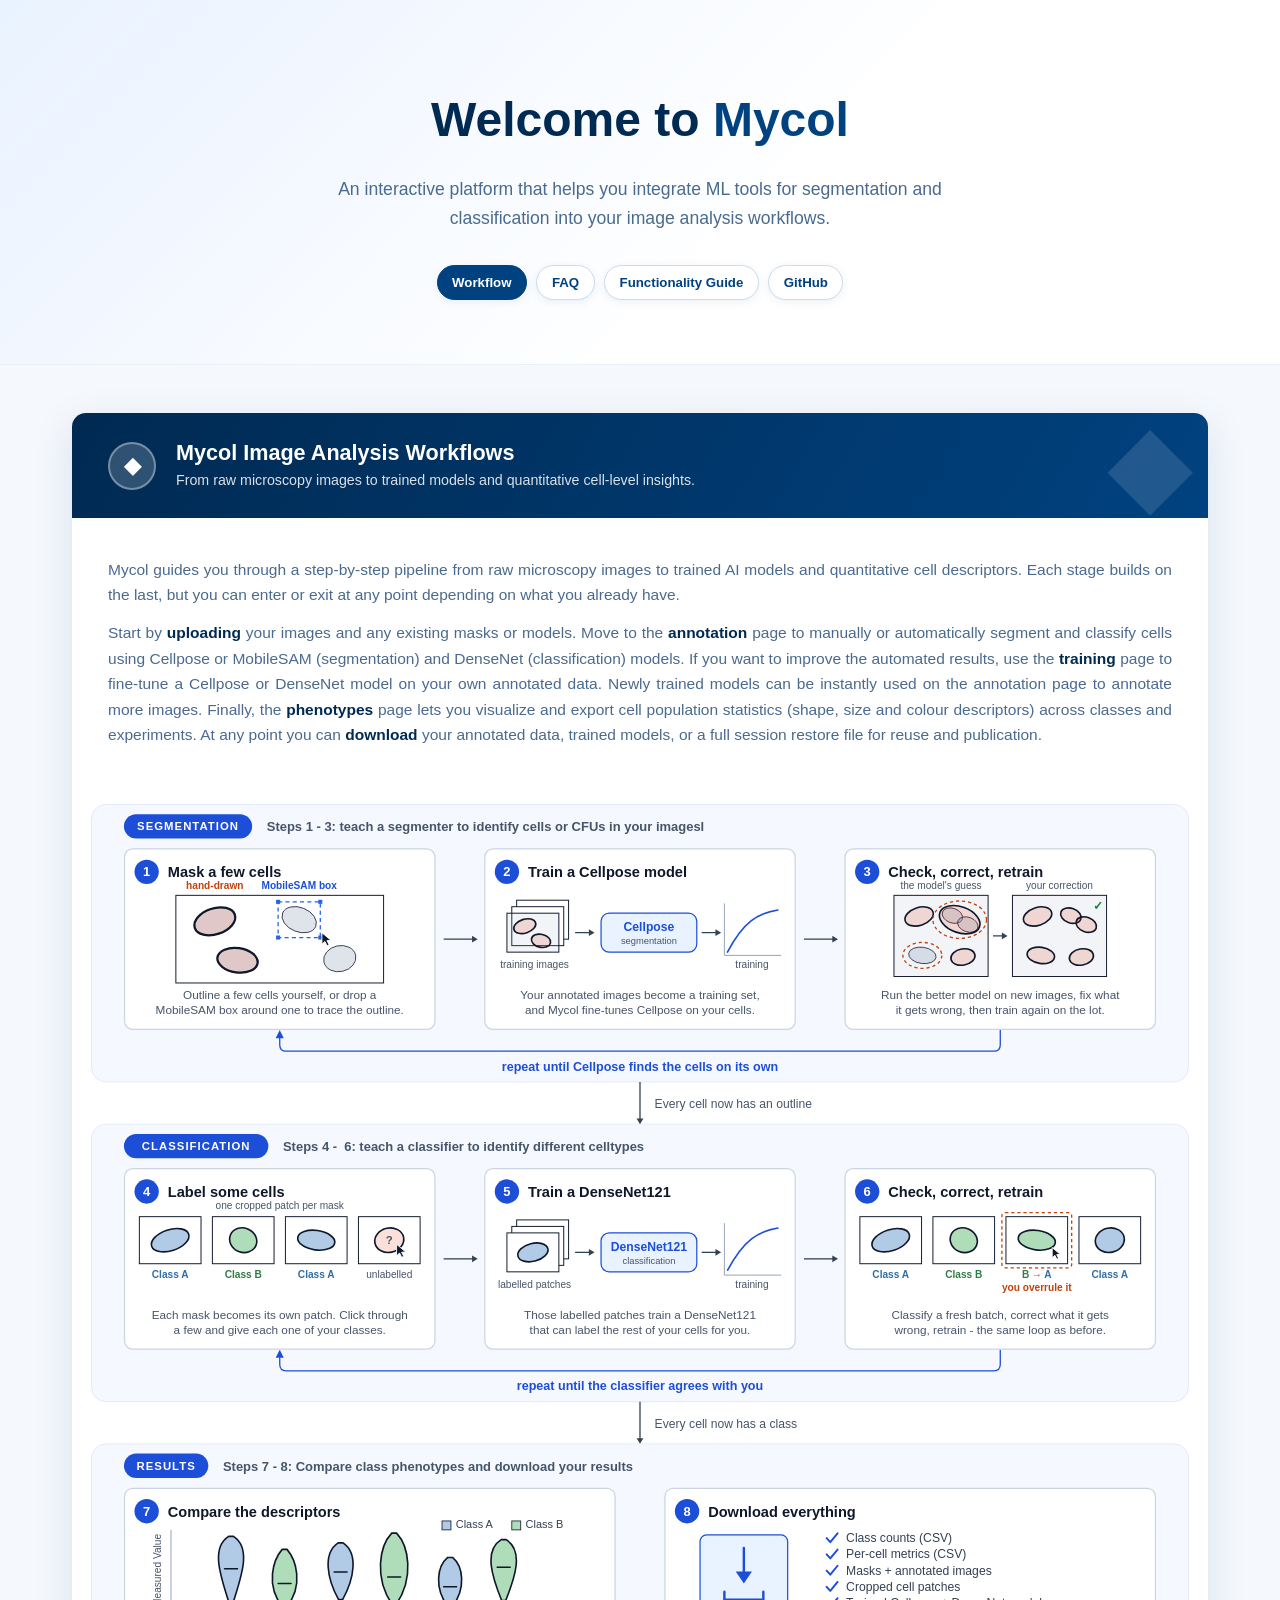
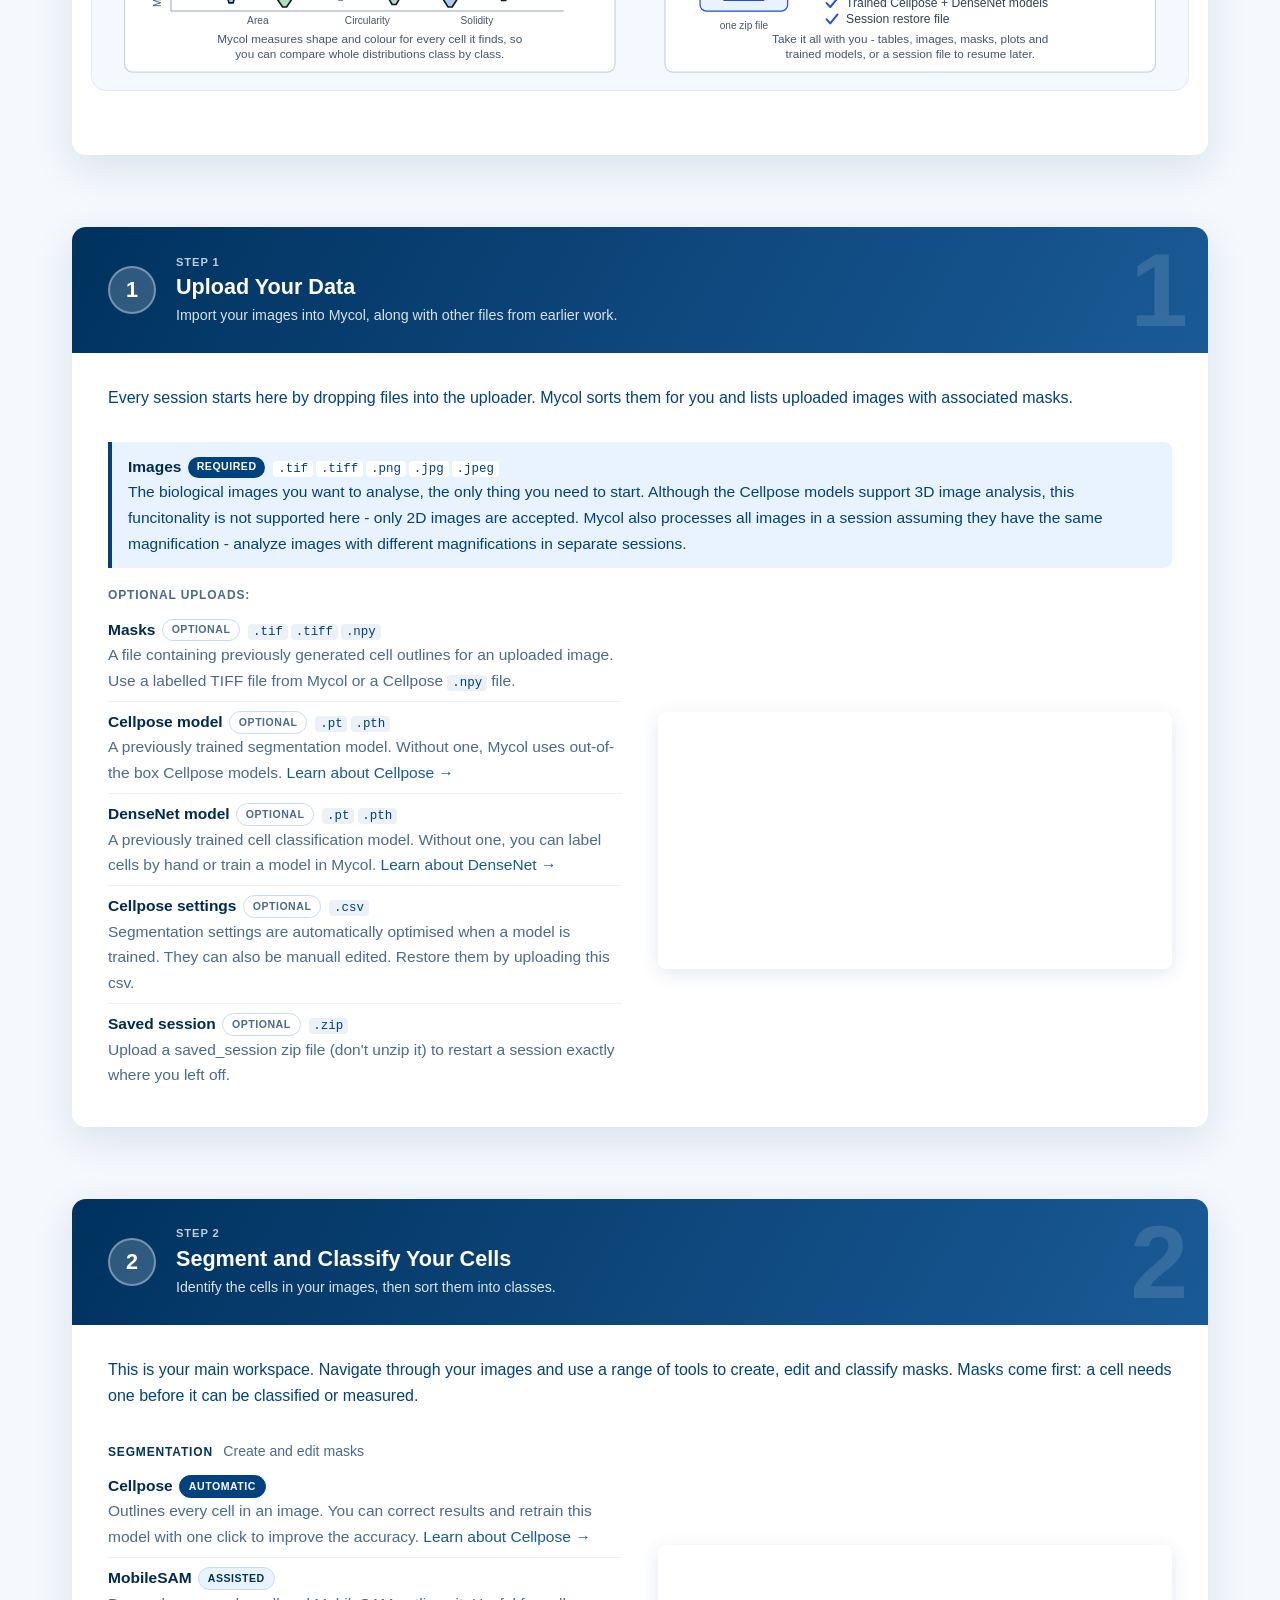
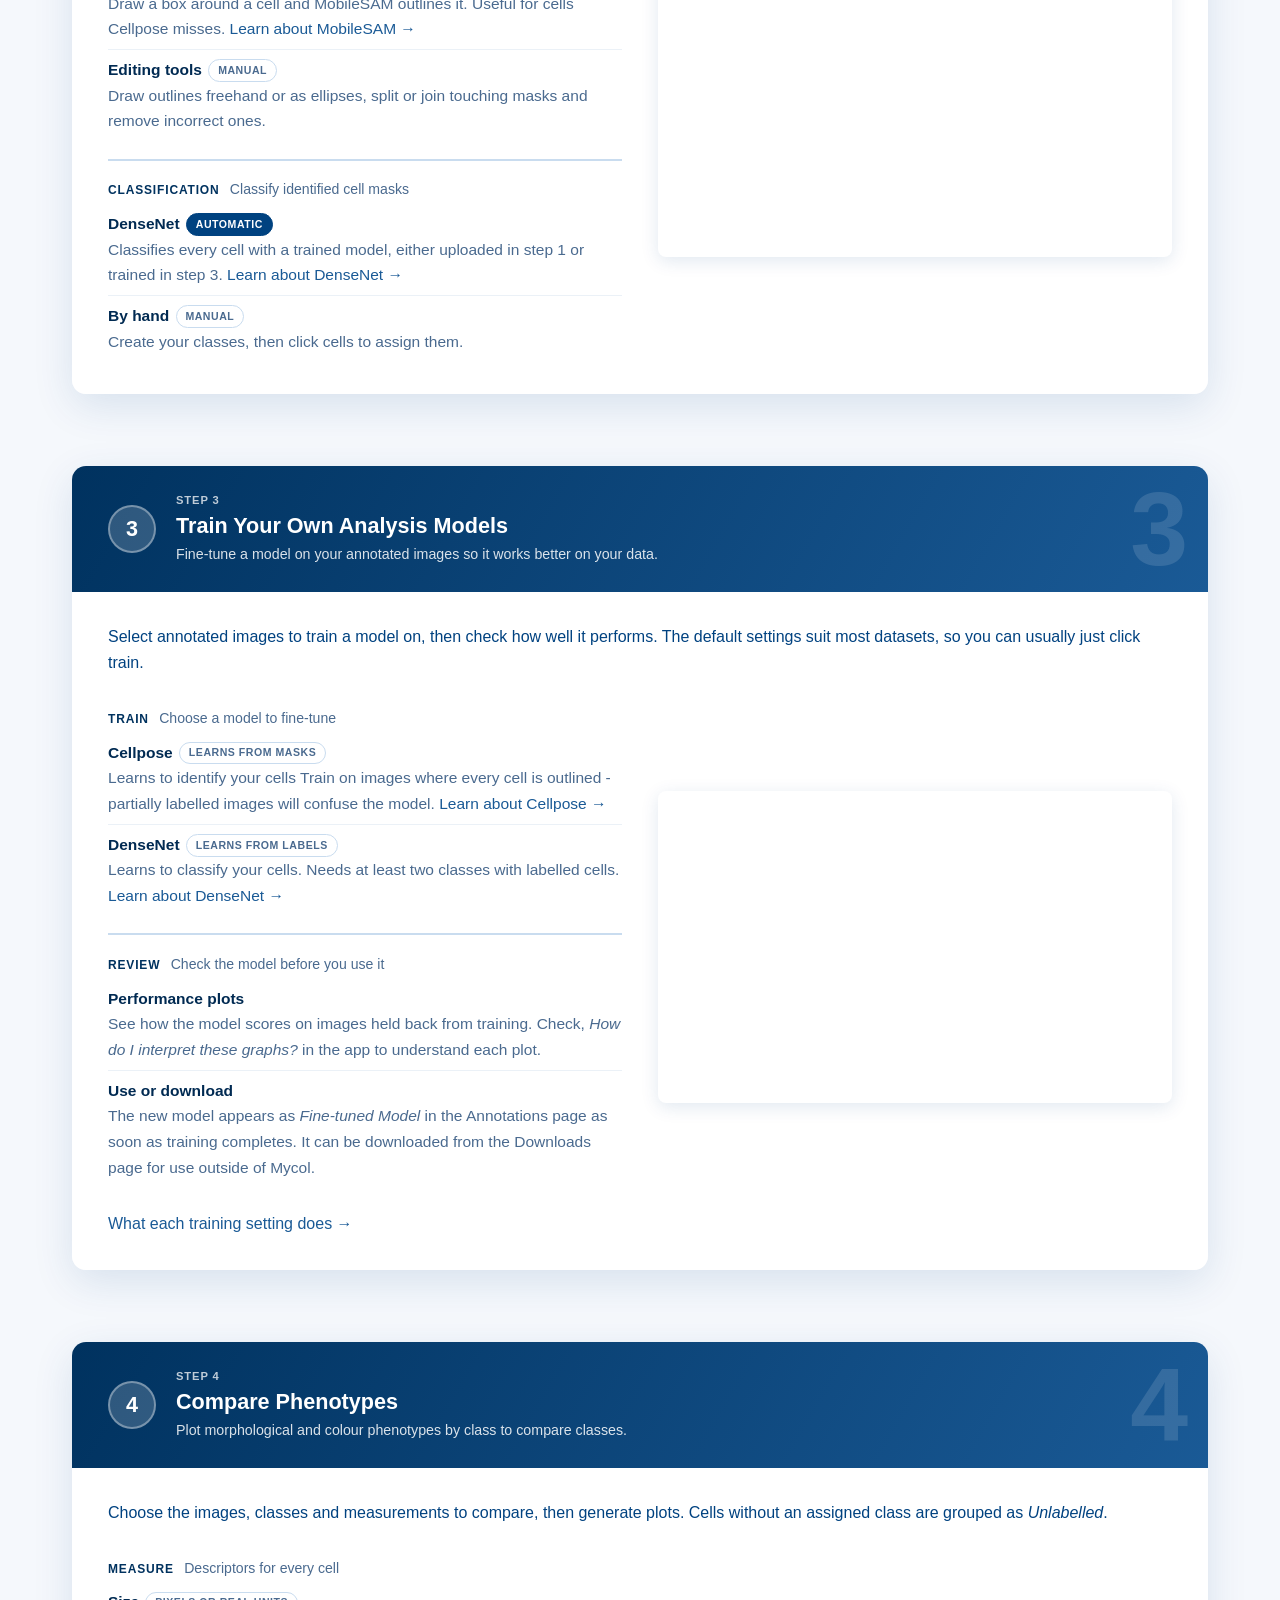
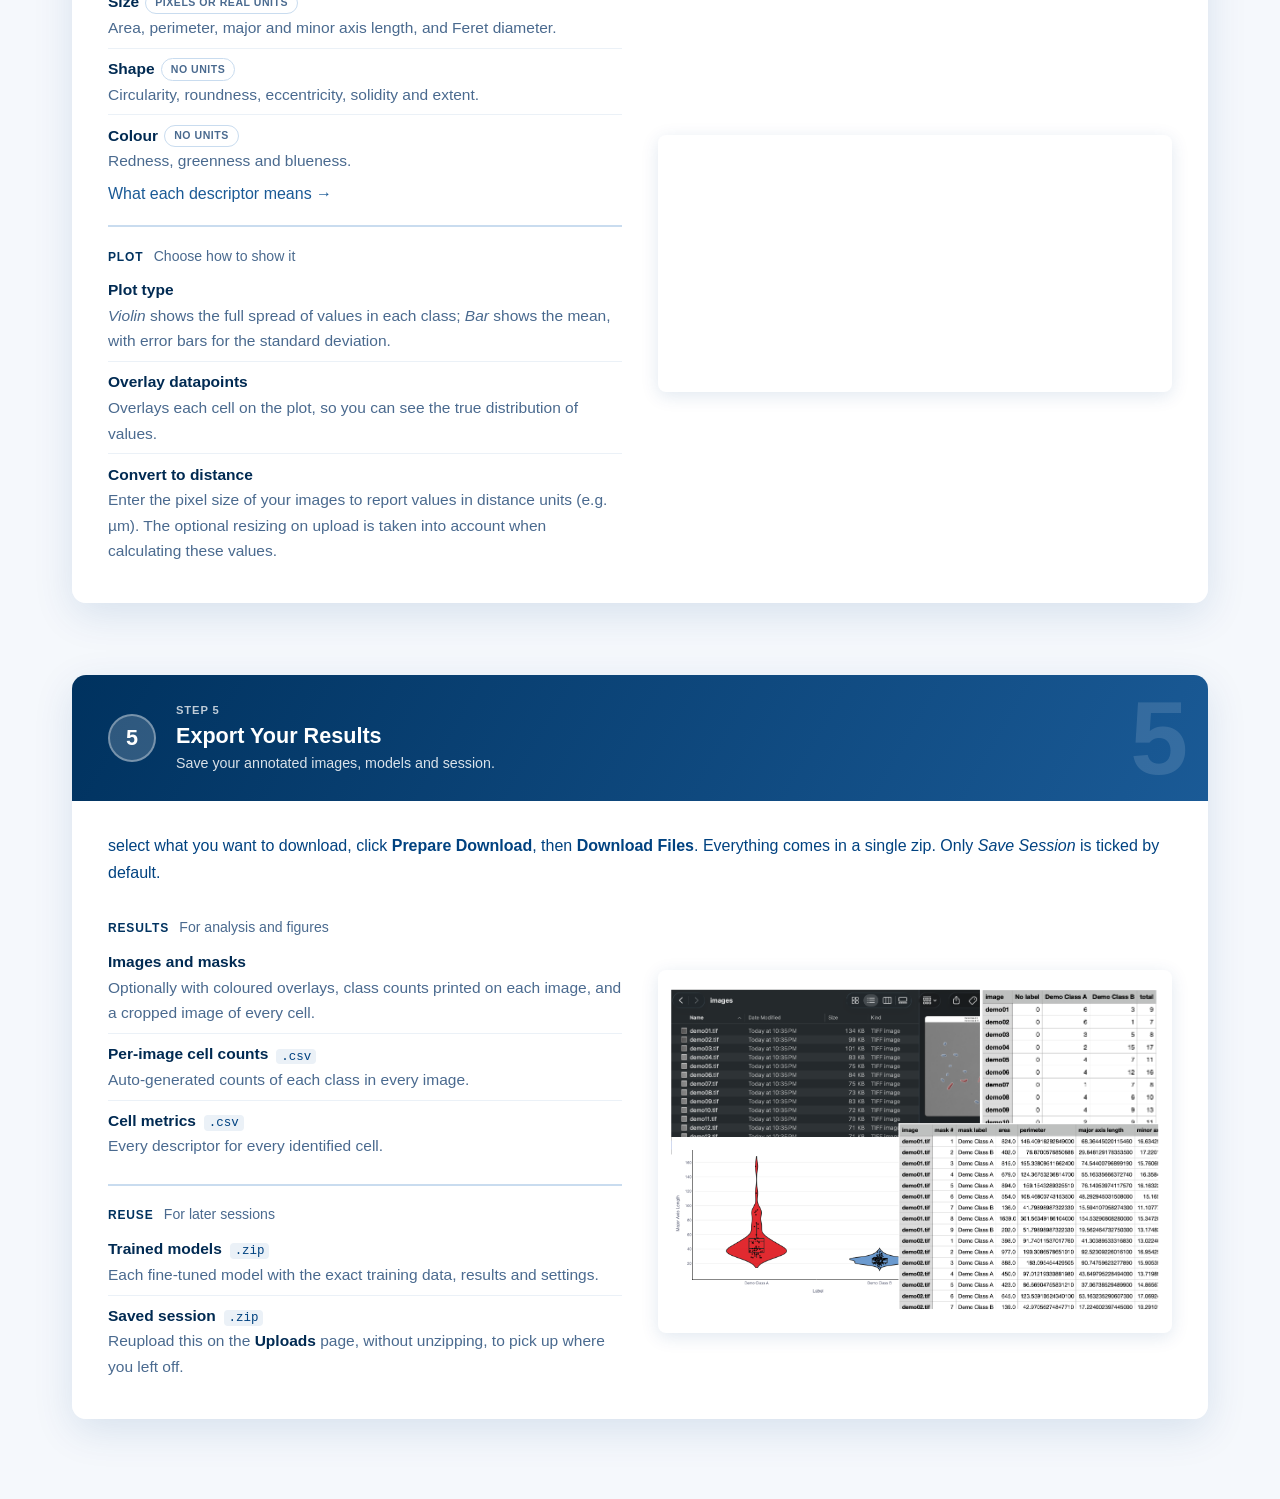
==== commit 0d7fa3d4: "style update, functionality guide update" ====
--- a/docs/index.html
+++ b/docs/index.html
@@ -131,37 +131,6 @@
     .tag.assisted { background: var(--blue-50); color: var(--blue-700); border: 1.5px solid var(--blue-100); }
     .tag.manual   { border: 1.5px solid var(--blue-100); color: var(--gray-600); }
 
-    /* training settings: two columns under the step's main content */
-    .settings {
-      display: grid;
-      grid-template-columns: 1fr 1fr;
-      gap: 0 2.25rem;
-      margin-top: 1.75rem;
-      padding-top: 1.25rem;
-      border-top: 2px solid var(--blue-100);
-    }
-
-    .settings-intro {
-      grid-column: 1 / -1;
-      font-size: 0.88rem;
-      color: var(--gray-600);
-      margin-bottom: 0.75rem;
-    }
-
-    .settings-intro span {
-      font-size: 0.75rem;
-      font-weight: 800;
-      letter-spacing: 0.07em;
-      text-transform: uppercase;
-      color: var(--blue-700);
-      margin-right: 0.4rem;
-    }
-
-    @media (max-width: 760px) {
-      .settings { grid-template-columns: 1fr; }
-      .settings .split-text + .split-text { margin-top: 1rem; }
-    }
-
     /* neutral note, e.g. what a model learns from */
     .tag.plain    { border: 1.5px solid var(--blue-100); color: var(--gray-600); }
 
@@ -459,71 +428,9 @@
             <div class="ratio"></div>
           </div>
         </div>
-        <div class="settings">
-          <div class="settings-intro"><span>Settings</span> The defaults suit most datasets.</div>
-          <div class="split-text">
-            <div class="tool-group-head"><span>Cellpose</span></div>
-            <ul class="input-optional">
-              <li>
-                <strong>Base model</strong><span class="exts"><code>cyto2</code></span><br />
-                The pretrained model to start from: <em>cyto</em> models for whole cells, <em>nuclei</em> for nuclei.
-              </li>
-              <li>
-                <strong>Max epochs</strong><span class="exts"><code>100</code></span><br />
-                How many training iterations (epochs) to run over your images.
-              </li>
-              <li>
-                <strong>Learning rate</strong><span class="exts"><code>0.1</code></span><br />
-                How much the model changes at each epoch. Lower values are give slower but more stable learning.
-              </li>
-              <li>
-                <strong>Weight decay</strong><span class="exts"><code>0.0001</code></span><br />
-                Discourages the model from memorising your training images.
-              </li>
-              <li>
-                <strong>Min cells per image</strong><span class="exts"><code>5</code></span><br />
-                Images fewer masks than this threshold are ignored.
-              </li>
-              <li>
-                <strong>Batch size</strong><span class="exts"><code>8</code></span><br />
-                Images per training epoch. Larger is allows the model to learn more but uses more memory - which can cause your computer to slow.
-              </li>
-              <li>
-                <strong>Images per epoch</strong><span class="exts"><code>All</code></span><br />
-                <em>All</em> uses every image once per epoch. A number samples that many at random each epoch.
-              </li>
-              <li>
-                <strong>Optimise hyperparameters</strong><span class="exts"><code>On</code></span><br />
-                After training, finds the segmentation settings that best reproduce your masks and applies them on the Annotations page. Optimising these paramters can significantly improve model performance!
-              </li>
-              <li>
-                <strong>Optimisation iterations</strong><span class="exts"><code>20</code></span><br />
-                Combinations of hyperparameters to try (10-30). More gives a better chance of finding optimal settings but is slower.
-              </li>
-              <li>
-                <strong>Train / test split</strong><span class="exts"><code>80 / 20</code></span><br />
-                The ratio of training to test images. Training images are used to train the model, while test images are used to evaluate its performance.
-              </li>
-            </ul>
-          </div>
-          <div class="split-text">
-            <div class="tool-group-head"><span>DenseNet</span></div>
-            <ul class="input-optional">
-              <li>
-                <strong>Input size</strong><span class="exts"><code>64</code></span><br />
-                Each cell is scaled to fit a square of this pixel length (64, 96 or 128). Larger keeps more detail.
-              </li>
-              <li>
-                <strong>Batch size</strong><span class="exts"><code>32</code></span><br />
-                Cells seen by the model per step. Smaller batches use less memory but can take longer to converge.
-              </li>
-              <li>
-                <strong>Max epochs</strong><span class="exts"><code>100</code></span><br />
-                Upper limit of training epochs. Training will stop early if there are 30 epochs without improvement.
-              </li>
-            </ul>
-          </div>
-        </div>
+        <p class="page-intro">
+          <a href="functionality.html#train-settings">What each training setting does →</a>
+        </p>
       </div>
 
     </div>
--- a/docs/style.css
+++ b/docs/style.css
@@ -104,7 +104,7 @@
 }
 
 .section-nav-inner {
-  max-width: 1000px;
+  max-width: 1200px;
   margin: 0 auto;
   padding: 0.6rem 2rem;
   display: flex;
@@ -114,6 +114,11 @@
 }
 
 .section-nav-inner::-webkit-scrollbar { display: none; }
+
+/* centre the pills; auto margins (unlike justify-content: center) keep the
+   first pill reachable when the row overflows and scrolls on narrow screens */
+.section-nav-inner > :first-child { margin-left: auto; }
+.section-nav-inner > :last-child { margin-right: auto; }
 
 .section-nav a {
   flex: none;
@@ -158,7 +163,7 @@
 
 /* ── Main content ── */
 main {
-  max-width: 1000px;
+  max-width: 1200px;
   margin: 0 auto;
   padding: 3rem 2rem 5rem;
   display: flex;
@@ -240,7 +245,6 @@
 .page-banner p {
   font-size: 0.89rem;
   color: rgba(255,255,255,0.85);
-  max-width: 62ch;
   margin: 0;
 }
 
@@ -254,6 +258,7 @@
 
 /* ── Widget groups ── */
 .group { margin-top: 1.9rem; }
+.group[id] { scroll-margin-top: 4.5rem; }  /* clear the sticky nav when linked to */
 
 .group-title {
   font-size: 0.78rem;
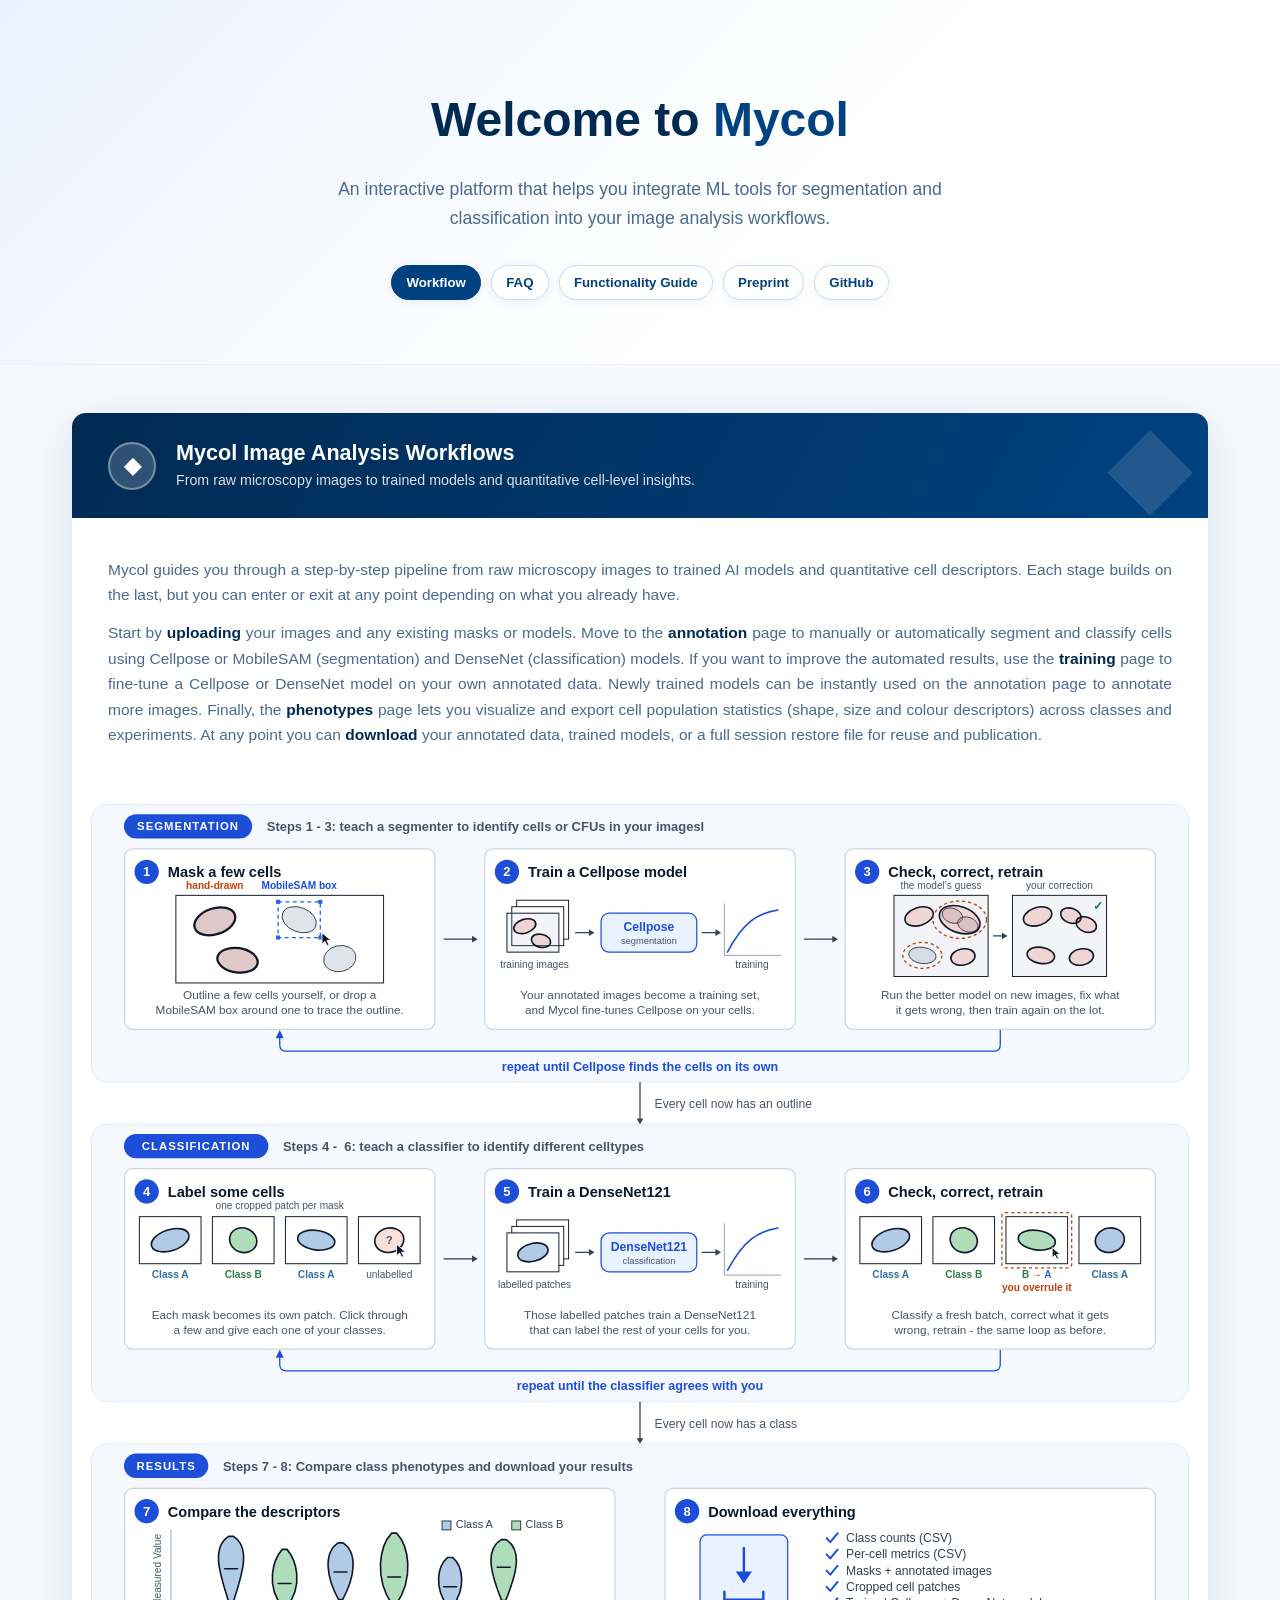
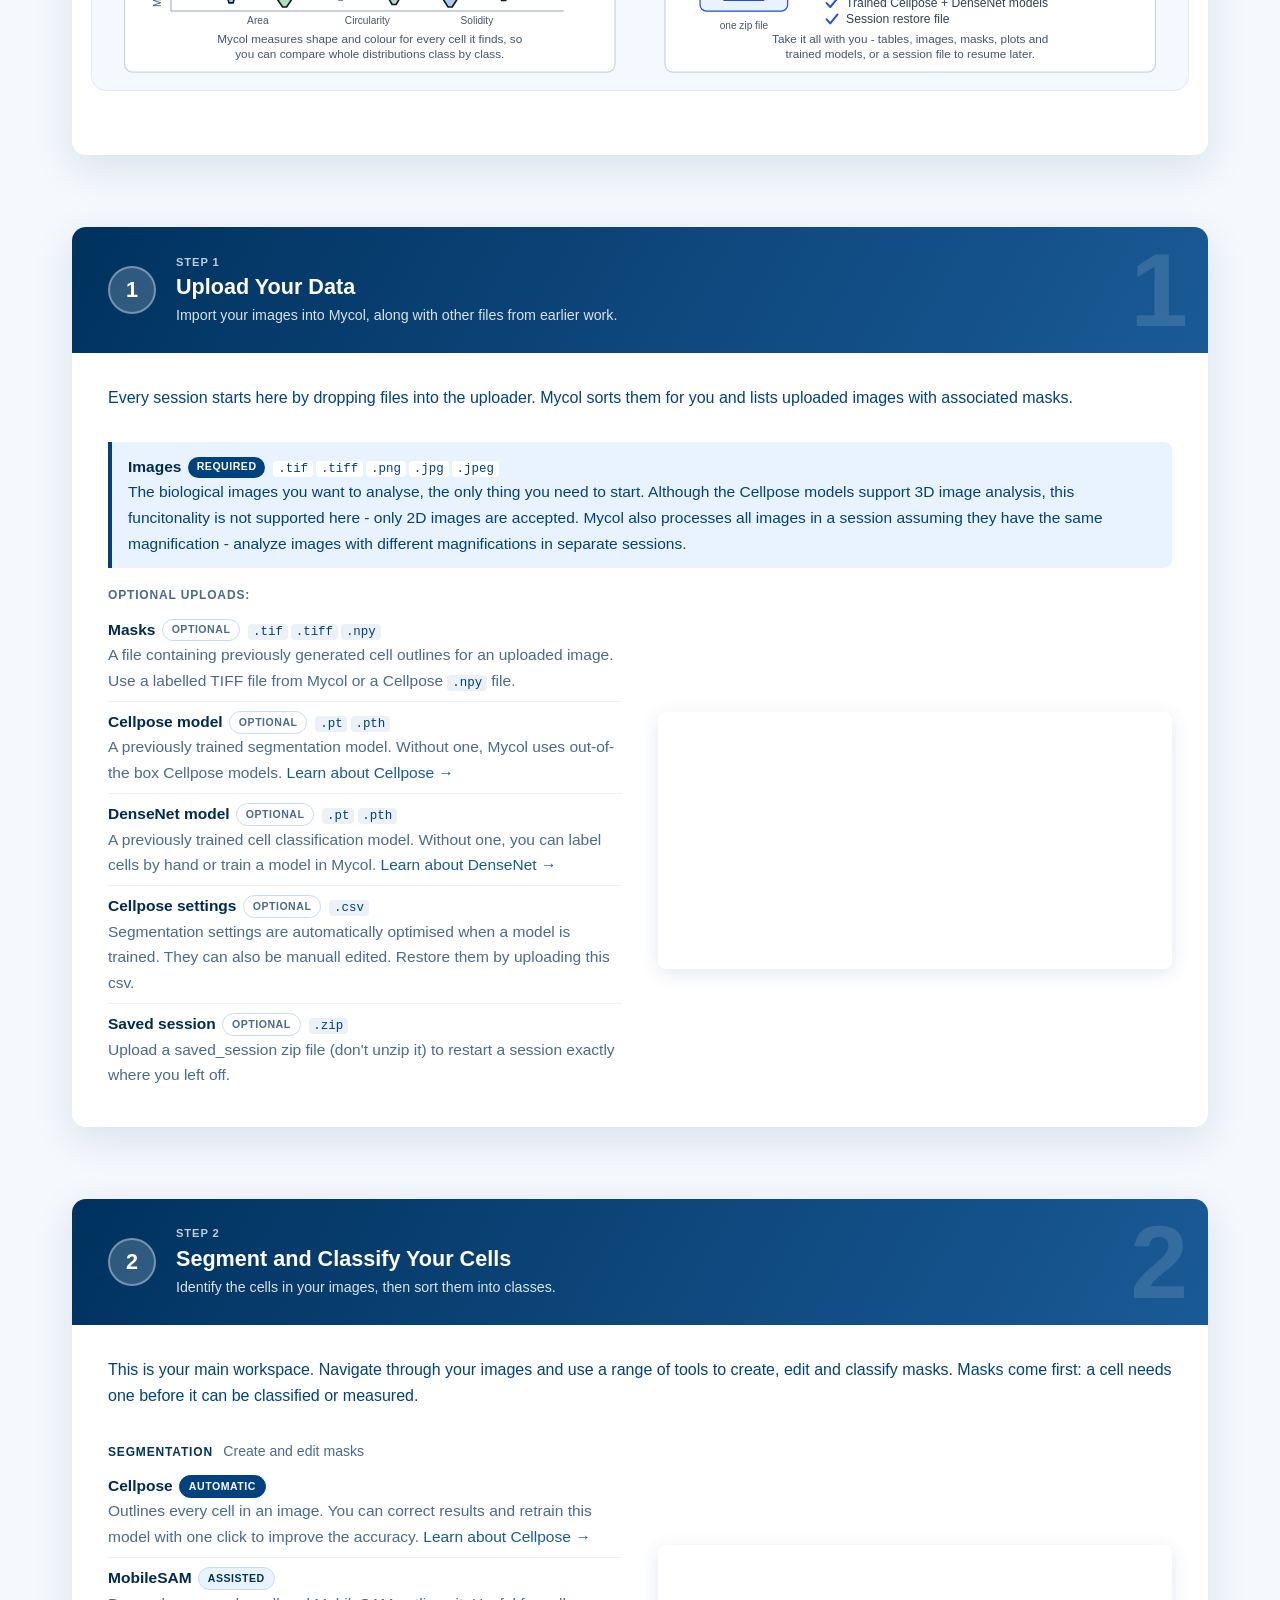
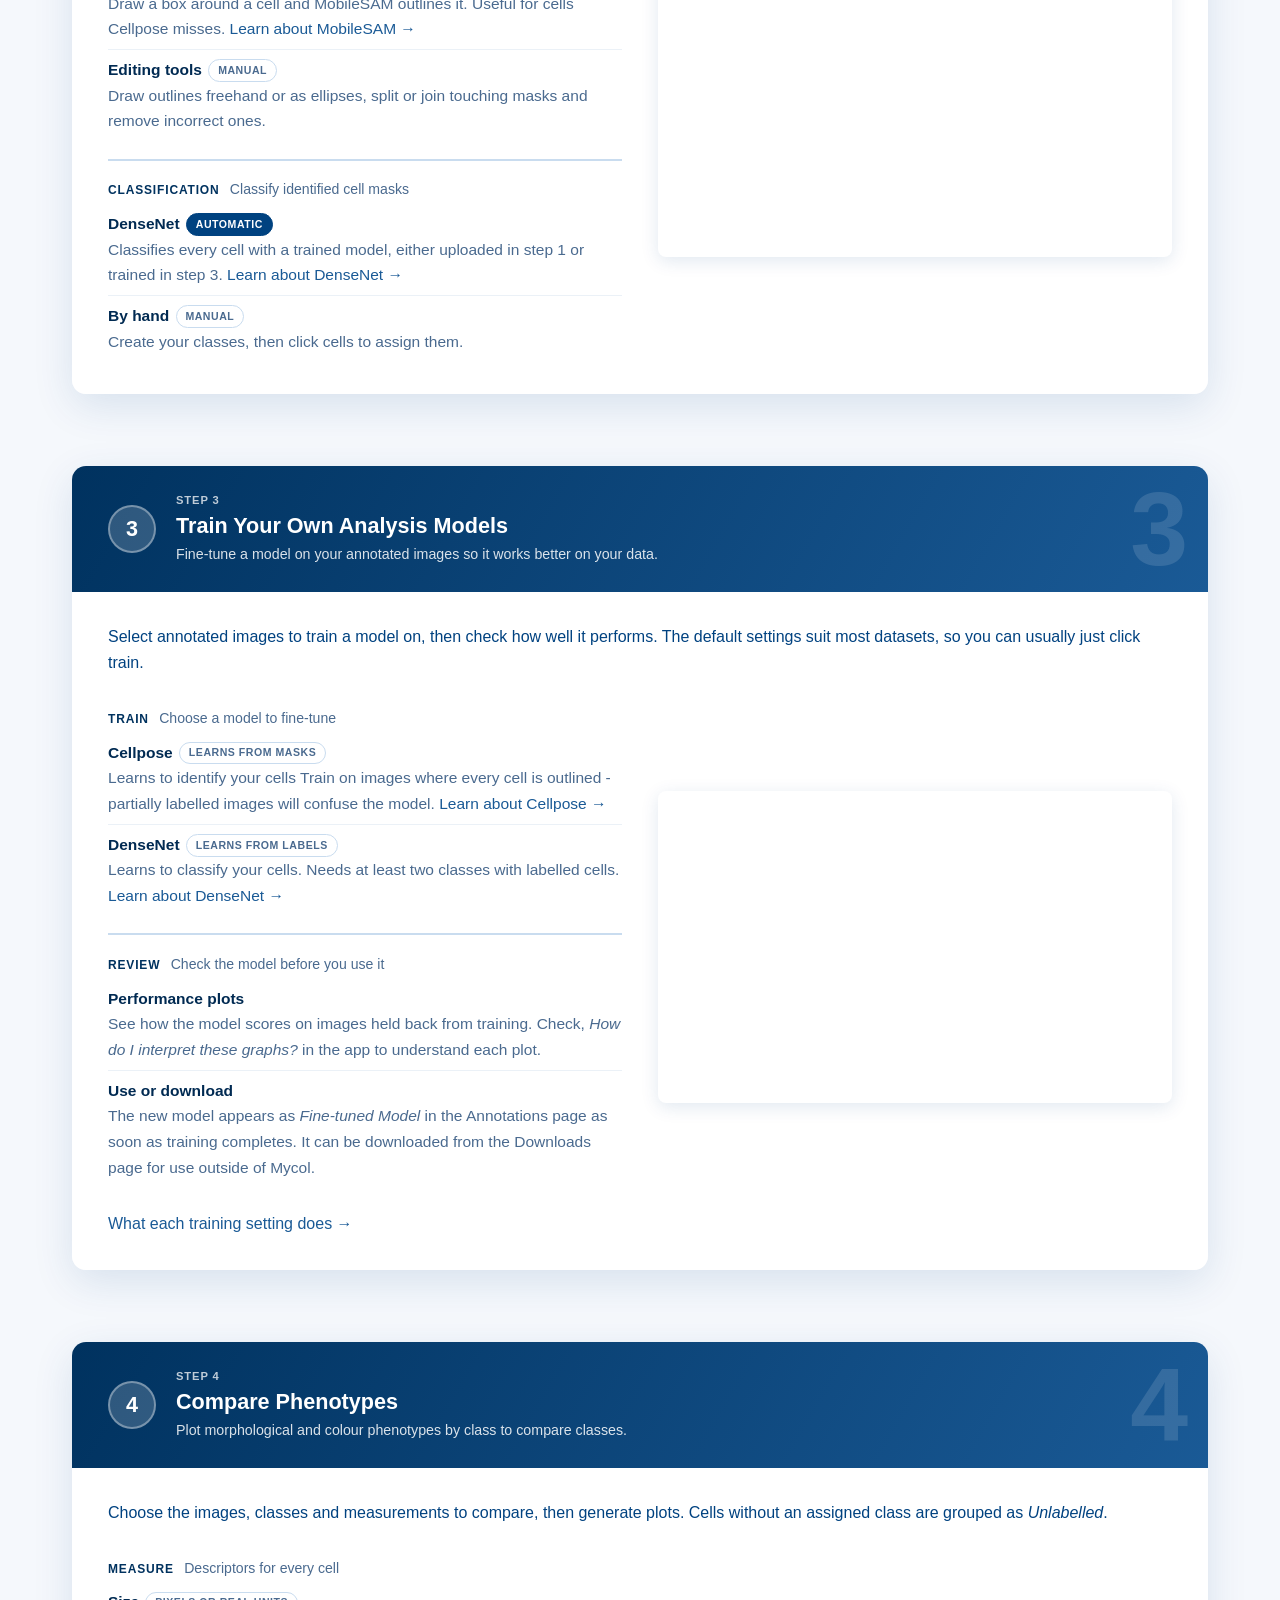
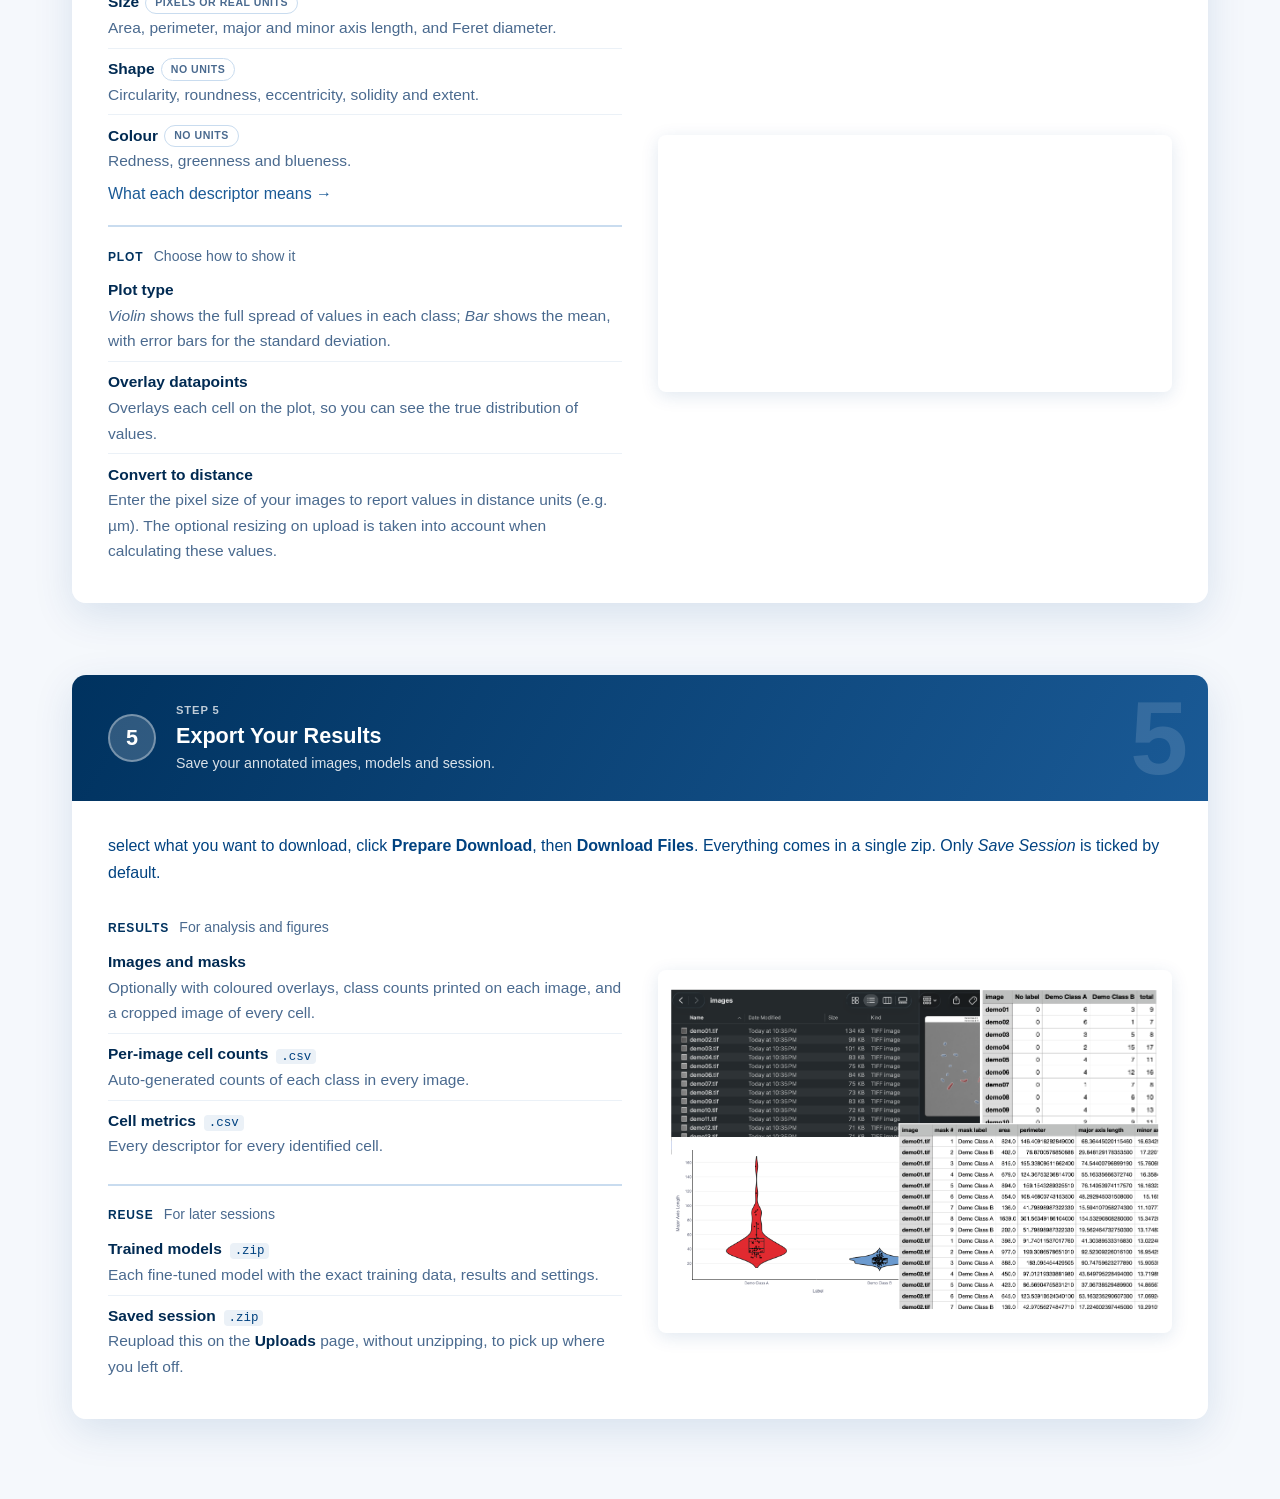
==== commit 4cf423c8: "update FAQs" ====
--- a/docs/index.html
+++ b/docs/index.html
@@ -205,6 +205,7 @@
     <a href="index.html" class="badge current">Workflow</a>
     <a href="faq.html" class="badge">FAQ</a>
     <a href="functionality.html" class="badge">Functionality Guide</a>
+    <a href="https://www.biorxiv.org/content/10.64898/2026.06.02.729113v1" target="_blank" rel="noopener" class="badge">Preprint</a>
     <a href="https://github.com/biosustain/mycol" target="_blank" rel="noopener" class="badge">GitHub</a>
   </div>
 </section>
